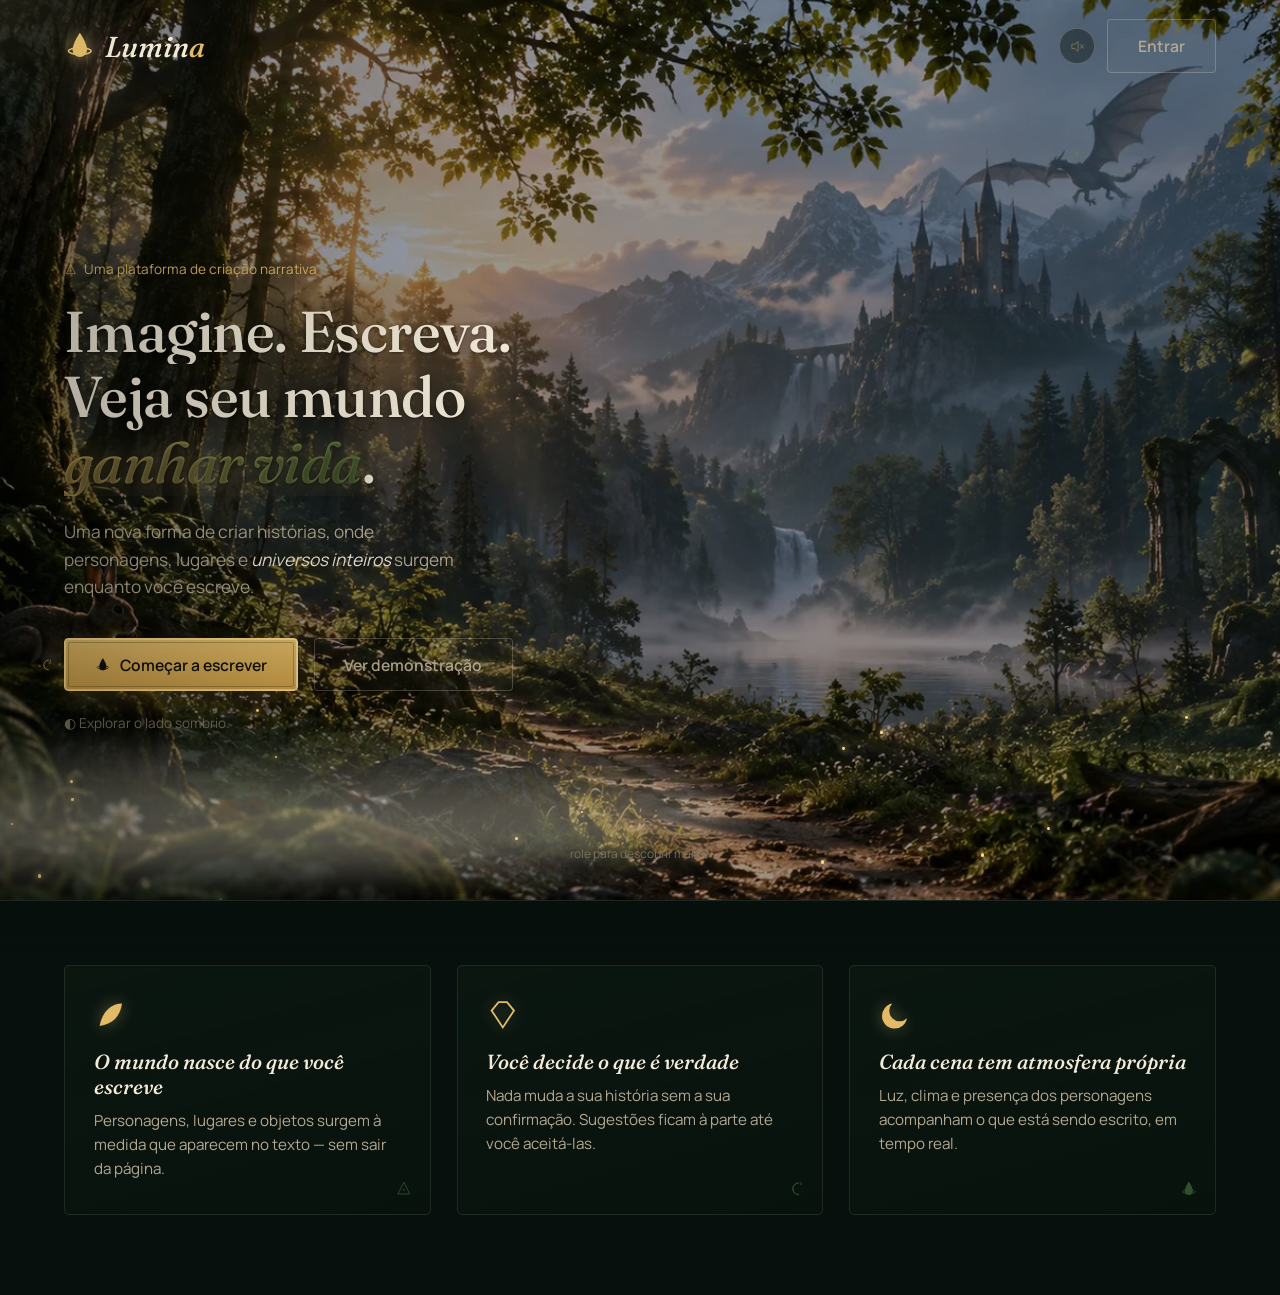
==== demo.html @ 2d147054 "Redesenha o site da Lumina com landing cinematográfica Novo index.html institucional: hero em camada" ====
<!DOCTYPE html>
<html lang="pt-BR">
<head>
<meta charset="UTF-8">
<meta name="viewport" content="width=device-width, initial-scale=1.0">
<title>Lumina — Onde histórias ganham vida</title>
<link rel="preconnect" href="https://fonts.googleapis.com">
<link rel="preconnect" href="https://fonts.gstatic.com" crossorigin>
<link href="https://fonts.googleapis.com/css2?family=Fraunces:ital,opsz,wght@0,9..144,300;0,9..144,400;0,9..144,500;0,9..144,600;1,9..144,400;1,9..144,500&family=Manrope:wght@400;500;600;700&display=swap" rel="stylesheet">
<style>
  :root{
    --bg-0:#07100c; --bg-1:#0b1710; --bg-2:#122319;
    --panel:#0f1c14; --panel-raised:#16261b;
    --moss-1:#304f32; --moss-2:#416b43; --moss-3:#598b4a;
    --gold-1:#c89b45; --gold-2:#e2ba68; --gold-3:#ffd98a;
    --night:#0e1830;
    --ivory:#f3ead8; --ivory-dim:#b3a88f; --ivory-faint:#776f5c;
    --rule:rgba(243,234,216,0.10); --rule-strong:rgba(243,234,216,0.22);
    --amber-ink:#14100a; --shadow:0 24px 70px rgba(0,0,0,0.55);
    --font-display:'Fraunces', Georgia, serif;
    --font-ui:'Manrope', -apple-system, sans-serif;

    /* time-of-day driven (JS updates these) */
    --firefly-op:0.6;
    --photo-tint-color:#0a1330; --photo-tint-op:0;
    --nav-h:92px;
  }
  *{ box-sizing:border-box; }
  html,body{ height:100%; }
  body{ margin:0; background:var(--bg-0); color:var(--ivory); font-family:var(--font-ui); -webkit-font-smoothing:antialiased; overflow-x:hidden; }
  ::selection{ background:var(--gold-2); color:var(--amber-ink); }
  a{ color:inherit; text-decoration:none; }
  button{ font-family:inherit; cursor:pointer; background:none; border:none; color:inherit; }
  :focus-visible{ outline:2px solid var(--gold-2); outline-offset:3px; }
  svg{ display:block; }

  /* MOVIMENTO — controle manual é a ÚNICA fonte de verdade para esta demo.
     Não existe mais nenhuma @media(prefers-reduced-motion) global: isso é
     de propósito. Uma configuração automática do SO/navegador do
     computador de apresentação não pode congelar a demo inteira sem
     aviso. O botão "Reduzir movimento" (controlado por .motion-reduced
     no body) é o único jeito de entrar nesse modo, e mesmo assim só
     afeta o que é puramente decorativo — nunca o dragão, nunca as
     transições de tela. */
  .motion-reduced .p-gold, .motion-reduced .p-firefly, .motion-reduced .leaf,
  .motion-reduced .fog-layer, .motion-reduced .photo-bg{ animation-play-state: paused; }
  .motion-reduced #layer-particles{ opacity:0.5; }

  /* =========== painel de debug visual (?debugVisual=1) =========== */
  #debug-panel{ display:none; position:fixed; top:10px; left:10px; z-index:99999;
    background:rgba(0,0,0,0.86); color:#5cff8a; font:11px/1.5 'Courier New', monospace;
    padding:10px 13px; border:1px solid #5cff8a; border-radius:4px; max-width:270px;
    pointer-events:none; margin:0; white-space:pre-wrap; }
  #debug-panel.is-shown{ display:block; }
  .debug-layers #layer-photo{ outline:2px solid #2b6fff; outline-offset:-2px; }
  .debug-layers #layer-fog-back, .debug-layers #layer-fog-front{ outline:2px solid #ffffff; outline-offset:-2px; }
  .debug-layers #layer-dragon{ outline:2px solid #ff3b3b; outline-offset:-2px; }
  .debug-layers #layer-leaves{ outline:2px solid #34d15a; outline-offset:-2px; }
  .debug-layers #layer-particles{ outline:2px solid #ffe14d; outline-offset:-2px; }
  .debug-layers #layer-ui{ outline:2px solid #e2ba68; outline-offset:-2px; }

  /* =========== shell / transitions =========== */
  .screen{ display:none; min-height:100vh; position:relative; }
  .screen.is-active{ display:block; }
  .screen.is-leaving{ animation: screenLeave 320ms ease forwards; }
  .screen.is-entering{ animation: screenEnter 620ms cubic-bezier(.2,.8,.2,1) both; }
  @keyframes screenLeave{ to{ opacity:0; filter:blur(6px) brightness(0.6); transform:scale(0.985);} }
  @keyframes screenEnter{ 0%{opacity:0; filter:blur(10px) brightness(0.5); transform:scale(1.02) translateY(6px);} 100%{opacity:1; filter:blur(0) brightness(1); transform:scale(1) translateY(0);} }

  #transition-veil{ position:fixed; inset:0; z-index:9999; pointer-events:none;
    background: radial-gradient(circle at var(--tx,50%) var(--ty,50%), rgba(255,217,138,0.4), rgba(7,16,12,0.94) 55%);
    opacity:0; transition:opacity 320ms ease; }
  #transition-veil.is-active{ opacity:1; }
  #transition-veil.veil-nocturne{ background: radial-gradient(circle at var(--tx,50%) var(--ty,50%), rgba(116,39,53,0.55), rgba(7,6,7,0.97) 58%);
    transition-duration:420ms; }
  .screen.is-desaturating{ transition: filter 480ms ease; filter: saturate(0.12) brightness(0.55) sepia(0.12); }

  #cursor-glow{ position:fixed; top:0; left:0; width:340px; height:340px; margin:-170px 0 0 -170px; border-radius:50%;
    pointer-events:none; z-index:40; background: radial-gradient(circle, rgba(255,217,138,0.10), rgba(89,139,74,0.06) 45%, transparent 70%);
    opacity:0; transition:opacity 400ms ease; will-change:transform; }
  #cursor-glow.is-active{ opacity:1; }

  /* =========== brand =========== */
  .brandmark{ font-family:var(--font-display); font-style:italic; font-weight:500; color:var(--ivory); display:inline-flex; align-items:center; gap:0.32em; position:relative; }
  .brandmark .mark{ color:var(--gold-2); filter:drop-shadow(0 0 8px rgba(255,217,138,0.6)); animation: markBreathe 3.6s ease-in-out infinite; transition: transform 300ms ease; cursor:default; }
  .brandmark .mark.is-charging{ animation: markSpinUp 4s linear; }
  @keyframes markSpinUp{ to{ transform: rotate(360deg); } }
  .brandmark .wordwrap{ position:relative; display:inline-block; }
  .brandmark .wordwrap em{ color:var(--gold-2); font-style:italic; }
  .brandmark .wordwrap::after{ content:""; position:absolute; top:0; left:-20%; width:40%; height:100%;
    background: linear-gradient(100deg, transparent, rgba(255,236,190,0.9), transparent);
    mix-blend-mode:overlay; animation: brandSweep 2.2s 700ms ease-out 1 forwards; pointer-events:none; }
  @keyframes brandSweep{ 0%{left:-30%; opacity:0;} 12%{opacity:1;} 55%{left:110%; opacity:0.9;} 100%{left:130%; opacity:0;} }
  @keyframes markBreathe{ 0%,100%{transform:scale(1); filter:drop-shadow(0 0 5px rgba(255,217,138,0.4));} 50%{transform:scale(1.12); filter:drop-shadow(0 0 12px rgba(255,217,138,0.8));} }
  .egg-arcane-ring{ position:absolute; inset:-10px; border:1px solid rgba(255,217,138,0.5); border-radius:50%; opacity:0; pointer-events:none; }
  .egg-arcane-ring.is-shown{ opacity:1; animation: fadeIn 600ms ease; }

  .nav-brand{ font-size: clamp(1.8rem, 2.2vw, 2.5rem); }
  .nav-brand .mark{ width:1.1em; height:1.1em; }
  .app-header .brandmark{ font-size:1.25rem; }
  .app-header .brandmark .mark{ width:1.1em; height:1.1em; }

  @keyframes twinkle{ 0%,100%{opacity:0.3; transform:scale(0.8) rotate(0deg);} 50%{opacity:1; transform:scale(1.05) rotate(12deg);} }
  @keyframes twinkleSoft{ 0%,100%{opacity:0.45;} 50%{opacity:1;} }
  @keyframes spinSlow{ to{ transform:rotate(360deg);} }
  @keyframes driftXY{ 0%,100%{transform:translate(0,0);} 50%{transform:translate(var(--dx,20px), var(--dy,-14px));} }
  @keyframes floatUp{ 0%{transform:translateY(0) translateX(0); opacity:0;} 10%{opacity:1;} 90%{opacity:0.8;} 100%{transform:translateY(-140px) translateX(var(--fx,0)); opacity:0;} }
  @keyframes sparkBurst{ 0%{opacity:0; transform:scale(0.3) translate(0,0);} 35%{opacity:1;} 100%{opacity:0; transform:scale(1) translate(var(--bx,10px), var(--by,-14px));} }
  @keyframes revealUp{ from{opacity:0; transform:translateY(26px);} to{opacity:1; transform:translateY(0);} }
  @keyframes fadeIn{ from{opacity:0;} to{opacity:1;} }
  @keyframes tremor{ 0%,100%{transform:translate(0,0);} 20%{transform:translate(-1.5px,1px);} 40%{transform:translate(1.5px,-1px);} 60%{transform:translate(-1px,-1.5px);} 80%{transform:translate(1px,1.5px);} }
  @keyframes toastIn{ from{opacity:0; transform:translate(-50%,12px) scale(0.97); filter:blur(4px);} to{opacity:1; transform:translate(-50%,0) scale(1); filter:blur(0);} }
  @keyframes leafFall{ 0%{transform:translate(0,0) rotate(0deg); opacity:0;} 10%{opacity:0.8;} 90%{opacity:0.6;} 100%{transform:translate(var(--lx,60px), var(--ly,220px)) rotate(var(--lr,180deg)); opacity:0;} }
  @keyframes fireflyBlink{ 0%,100%{opacity:0.15;} 50%{opacity:1;} }
  @keyframes lightningFlash{ 0%,100%{opacity:0;} 3%{opacity:0.55;} 6%{opacity:0.1;} 9%{opacity:0.35;} 14%{opacity:0;} }
  @keyframes swayTree{ 0%,100%{ transform:rotate(-1.3deg) translateX(-1px);} 50%{ transform:rotate(1.7deg) translateX(3px);} }
  @keyframes swayBranch{ 0%,100%{ transform:rotate(-0.7deg);} 50%{ transform:rotate(0.9deg);} }

  .btn{ position:relative; display:inline-flex; align-items:center; gap:0.6em; padding:0.95em 1.9em; border-radius:4px;
    font-family:var(--font-ui); font-weight:600; font-size:0.98rem; overflow:visible; isolation:isolate;
    transition: transform 220ms ease, box-shadow 320ms ease; }
  .btn .mark{ width:1em; height:1em; transition: transform 300ms ease, filter 300ms ease; }
  .btn:active{ transform: translateY(1px) scale(0.99); }
  .btn-field{ position:absolute; inset:-22px; pointer-events:none; overflow:visible; }

  .btn-primary{ color:var(--amber-ink); background: linear-gradient(180deg, var(--gold-2), var(--gold-1));
    box-shadow: 0 10px 26px rgba(200,155,69,0.24), inset 0 0 0 1px rgba(255,246,224,0.5);
    border: 1px solid var(--gold-3); }
  .btn-primary::before{ content:""; position:absolute; inset:3px; border-radius:2px; border:1px solid rgba(20,16,10,0.25); pointer-events:none; }
  .btn-primary::after{ content:""; position:absolute; inset:0; border-radius:4px; opacity:0; pointer-events:none;
    background: radial-gradient(circle at var(--mx-btn,50%) var(--my-btn,50%), rgba(255,255,255,0.55), transparent 60%);
    transition: opacity 260ms ease; mix-blend-mode:overlay; }
  .btn-primary:hover::after{ opacity:1; }
  .btn-primary:hover{ transform: translateY(-4px) scale(1.015);
    box-shadow: 0 18px 36px rgba(200,155,69,0.34), 0 0 26px 6px rgba(89,139,74,0.3), inset 0 0 0 1px rgba(255,246,224,0.6); }
  .btn-primary:hover .mark{ transform:rotate(-14deg) scale(1.18); filter:drop-shadow(0 0 8px rgba(89,139,74,0.7)); }
  .btn-rune{ position:absolute; top:50%; left:-1.6rem; width:0.9rem; height:0.9rem; transform:translateY(-50%); color:var(--gold-2); opacity:0.7; animation: twinkleSoft 3s ease-in-out infinite; }

  /* órbita de faíscas mágicas ao redor do botão principal, só no hover */
  .btn-orbit{ position:absolute; inset:0; pointer-events:none; opacity:0; transition:opacity 220ms ease; }
  .btn-primary:hover .btn-orbit{ opacity:1; }
  .btn-orbit span{ position:absolute; top:50%; left:50%; width:5px; height:5px; margin:-2.5px 0 0 -2.5px; border-radius:50%;
    background:var(--gold-3); box-shadow:0 0 7px 2px rgba(255,217,138,0.85); animation: orbitButton linear infinite; }
  @keyframes orbitButton{ from{ transform: rotate(0deg) translateX(var(--r,60px)) rotate(0deg);} to{ transform: rotate(360deg) translateX(var(--r,60px)) rotate(-360deg);} }
  .magic-ring{ position:fixed; width:22px; height:22px; margin:-11px 0 0 -11px; border-radius:50%; border:1.5px solid rgba(255,217,138,0.65);
    pointer-events:none; z-index:9997; animation: magicRingExpand 950ms ease-out forwards; }
  @keyframes magicRingExpand{ 0%{ transform:scale(0.3); opacity:0.9; border-color:rgba(255,217,138,0.7);} 100%{ transform:scale(6.5); opacity:0; border-color:rgba(89,139,74,0.5);} }

  .btn-ghost{ background: rgba(243,234,216,0.02); color:var(--ivory-dim); border:1px solid var(--rule-strong); }
  .btn-ghost:hover{ color:var(--ivory); border-color:var(--gold-1); box-shadow:0 0 16px rgba(200,155,69,0.18); transform:translateY(-2px); }

  .btn-particle{ position:absolute; border-radius:50%; pointer-events:none; animation-name:floatUp; animation-timing-function:ease-out; }

  .ripple{ position:fixed; z-index:9998; pointer-events:none; width:14px; height:14px; border-radius:50%;
    background: radial-gradient(circle, rgba(255,217,138,0.85), rgba(89,139,74,0.3) 55%, transparent 72%);
    transform: translate(-50%,-50%) scale(0); animation: rippleGrow 700ms ease-out forwards; }
  @keyframes rippleGrow{ to{ transform:translate(-50%,-50%) scale(46); opacity:0;} }

  .p-field{ position:absolute; inset:0; pointer-events:none; overflow:hidden; }
  .p-gold{ position:absolute; border-radius:50%; background:var(--gold-3); box-shadow:0 0 6px 1px rgba(255,217,138,0.7); animation-name:floatUp; animation-timing-function:ease-out; animation-iteration-count:infinite; }
  .p-firefly{ position:absolute; border-radius:50%; background:var(--moss-3); box-shadow:0 0 8px 2px rgba(89,139,74,0.8); animation-name:driftXY, fireflyBlink; animation-timing-function:ease-in-out; animation-iteration-count:infinite; opacity:var(--firefly-op); }
  .p-star{ position:absolute; border-radius:50%; background:var(--ivory); animation-name:twinkleSoft; animation-timing-function:ease-in-out; animation-iteration-count:infinite; }
  .burst-spark{ position:fixed; width:12px; height:12px; color:var(--gold-2); filter:drop-shadow(0 0 5px rgba(255,217,138,0.9)); pointer-events:none; z-index:999; animation:sparkBurst 900ms ease-out forwards; }
  .burst-spark svg{ width:100%; height:100%; fill:currentColor; }

  /* =========================================================
     LANDING
  ========================================================= */
  #screen-landing{ overflow-x:hidden; position:relative; }
  #intro-veil{ position:absolute; inset:0; z-index:50; background:#030604; pointer-events:none; animation: introVeil 1300ms ease forwards; }
  @keyframes introVeil{ 0%{opacity:1;} 70%{opacity:1;} 100%{opacity:0; visibility:hidden;} }

  .landing-fold{ position:relative; height:100vh; min-height:560px; overflow:hidden; }
  .scene{ position:absolute; inset:0; }
  .sl{ position:absolute; inset:0; will-change:transform; }

  /* ordem das camadas do mundo — ver comentário no HTML sobre a
     taxonomia sky/mountains/castle/forest-back/fog/dragon/forest-front/
     leaves/particles/UI e o que já é DOM separado vs. ainda é uma foto só. */
  .world-layer{ position:absolute; inset:0; pointer-events:none; }
  #layer-photo{ z-index:1; }
  #layer-fog-back{ z-index:2; }
  #layer-dragon{ z-index:4; }
  #layer-fog-front{ z-index:5; }
  #layer-leaves{ z-index:6; }
  #layer-particles{ z-index:7; }
  #layer-ui{ z-index:20; }

  /* fundo real (imagem) — ken burns bem lento pra sensação de vida sem
     ficar cansativo. inset negativo dá margem pro zoom sem mostrar borda. */
  .photo-bg{ position:absolute; inset:-3%;
    background-image:url('assets/lumina/hero-base.webp');
    background-size:cover; background-position:center 42%;
    animation: kenBurns 48s ease-in-out infinite alternate; }
  @keyframes kenBurns{ from{ transform:scale(1) translate(0,0);} to{ transform:scale(1.06) translate(-1%,-0.6%);} }

  /* tonalidade sutil de dia/noite por cima da foto (a foto já tem uma luz
     de amanhecer própria — isso só esfria/aquece um pouco, nunca troca a cena) */
  .photo-tint{ position:absolute; inset:0; pointer-events:none;
    background: var(--photo-tint-color, #0a1330); opacity: var(--photo-tint-op, 0);
    mix-blend-mode:multiply; transition: opacity 3s ease, background 3s ease; }

  .photo-vignette-left{ position:absolute; inset:0; pointer-events:none;
    background: linear-gradient(90deg, rgba(4,8,5,0.30) 0%, rgba(4,8,5,0.12) 22%, transparent 42%); }

  .hotspot{ position:absolute; background:transparent; border:none; cursor:pointer; padding:0; pointer-events:auto; }

  /* usado pela floresta do Editor (#editor-trees), via buildForest() */
  .tree{ position:absolute; bottom:0; transform-origin: bottom center; }
  .tree svg{ width:100%; height:100%; overflow:visible; }
  .tree .canopy{ transform-box:fill-box; animation: swayTree ease-in-out infinite; }
  .tree .branch{ transform-box:fill-box; transform-origin:50% 100%; animation: swayBranch ease-in-out infinite; }
  .tree-shadow{ position:absolute; bottom:-4px; height:10px; border-radius:50%; background:#020503; filter:blur(4px); opacity:0.3; }

  .fog-layer{ position:absolute; left:-20%; width:80%; border-radius:50%; background: rgba(243,234,216,0.13); }
  .fog-layer.f2{ background: rgba(243,234,216,0.10); }
  @keyframes fogA{ 0%,100%{ transform:translateX(0);} 50%{ transform:translateX(46vw);} }
  @keyframes fogB{ 0%,100%{ transform:translateX(10vw);} 50%{ transform:translateX(-26vw);} }
  .wind-gust .fog-layer{ animation-duration: 9s !important; }

  .leaf{ position:absolute; width:6px; height:9px; border-radius:60% 10% 60% 10%; background:#233922; opacity:0; animation: leafFall linear forwards; }
  .rune-flicker{ position:absolute; width:22px; height:22px; color:var(--gold-2); opacity:0; pointer-events:none; }

  #egg-whisper{ position:fixed; top:38%; left:50%; transform:translate(-50%,-50%); z-index:600;
    font-family:var(--font-display); font-style:italic; font-size:1.15rem; color:var(--gold-2); text-align:center; max-width:60ch;
    opacity:0; pointer-events:none; text-shadow:0 0 20px rgba(0,0,0,0.8); transition: opacity 900ms ease; }
  #egg-whisper.is-shown{ opacity:1; }

  .landing-nav{ position:absolute; top:0; left:0; right:0; height:var(--nav-h); z-index:20; display:flex; align-items:center; justify-content:space-between; padding: 0 clamp(1.5rem,5vw,4rem); opacity:0; animation: fadeIn 1s 900ms ease forwards; }
  .amb-btn-landing{ width:2.2rem; height:2.2rem; border-radius:50%; border:1px solid var(--rule-strong); display:flex; align-items:center; justify-content:center; color:var(--ivory-faint); background:rgba(7,16,12,0.4); margin-left:0.6rem; transition: border-color 200ms ease, color 200ms ease; }
  .amb-btn-landing svg{ width:1.05rem; height:1.05rem; }
  .amb-btn-landing:hover, .amb-btn-landing.is-on{ border-color:var(--gold-1); color:var(--gold-2); }
  .nav-actions{ display:flex; align-items:center; }

  .hero{ position:absolute; top:var(--nav-h); left:0; right:0; bottom:0; z-index:16; display:flex; align-items:center; padding: 0 clamp(1.5rem,5vw,4rem); }
  .hero-copy{ max-width:min(46ch, 46%); min-width:280px; }
  .hero-copy .eyebrow{ display:flex; align-items:center; gap:0.5em; color:var(--gold-2); font-size:0.85rem; margin:0 0 1.1rem; opacity:0; animation: revealUp 700ms 1250ms ease forwards; text-shadow: 0 2px 14px rgba(0,0,0,0.55); }
  .hero-copy .eyebrow .mark{ width:1em; height:1em; animation: markBreathe 3.6s ease-in-out infinite; }
  .hero-copy h1{ font-family:var(--font-display); font-weight:500; font-size:clamp(2.5rem, 4.5vw, 4.2rem); line-height:1.14; letter-spacing:-0.01em; margin:0 0 1.4rem; text-shadow: 0 4px 24px rgba(0,0,0,0.5), 0 1px 3px rgba(0,0,0,0.4); }
  .hero-copy h1 .line{ display:block; overflow:hidden; }
  .hero-copy h1 .line span{ display:inline-block; opacity:0; transform:translateY(112%); animation: lineReveal 950ms cubic-bezier(.2,.8,.2,1) forwards; }
  .hero-copy h1 .line:nth-child(1) span{ animation-delay:1350ms; }
  .hero-copy h1 .line:nth-child(2) span{ animation-delay:1520ms; }
  @keyframes lineReveal{ to{opacity:1; transform:translateY(0);} }
  .hero-copy h1 .glow-words{ position:relative; background: linear-gradient(90deg, var(--gold-2), var(--moss-3) 120%); -webkit-background-clip:text; background-clip:text; color:transparent; filter:drop-shadow(0 0 14px rgba(255,217,138,0.28)); }
  .hero-copy p{ color:var(--ivory-dim); font-size:1.08rem; line-height:1.6; max-width:38ch; margin:0 0 2.3rem; opacity:0; animation: revealUp 800ms 1750ms ease forwards; text-shadow: 0 2px 10px rgba(0,0,0,0.5); }
  .hero-copy p em{ font-style:italic; color:var(--ivory); }
  .hero-actions{ display:flex; gap:1rem; flex-wrap:wrap; opacity:0; animation: revealUp 800ms 1950ms ease forwards; }

  .scroll-cue{ position:absolute; bottom:1.6rem; left:50%; transform:translateX(-50%); z-index:15; font-size:0.75rem; color:var(--ivory-faint); opacity:0; animation: fadeIn 1s 2600ms ease forwards, bob 2.4s 2600ms ease-in-out infinite; }
  @keyframes bob{ 0%,100%{transform:translate(-50%,0);} 50%{transform:translate(-50%,6px);} }

  .pillars{ position:relative; z-index:15; background: linear-gradient(180deg, transparent, var(--bg-0) 14%); border-top:1px solid var(--rule);
    padding: 4rem clamp(1.5rem,5vw,4rem) 5rem; display:grid; grid-template-columns:repeat(3,1fr); gap:1.6rem; }
  .pillar-card{ position:relative; padding:2rem 1.8rem; border:1px solid var(--rule); border-radius:5px;
    background: linear-gradient(165deg, rgba(48,79,50,0.10), rgba(11,23,16,0.4));
    opacity:0; transform:translateY(28px); transition: opacity 700ms ease, transform 700ms ease, border-color 260ms ease, box-shadow 260ms ease; }
  .pillar-card.is-visible{ opacity:1; transform:translateY(0); }
  .pillar-card:nth-child(2){ transition-delay:120ms; }
  .pillar-card:nth-child(3){ transition-delay:240ms; }
  .pillar-card:hover{ border-color:var(--gold-1); box-shadow: 0 0 24px rgba(200,155,69,0.16), inset 0 0 30px rgba(89,139,74,0.08); }
  .pillar-icon{ width:2.1rem; height:2.1rem; color:var(--gold-2); margin-bottom:1.1rem; filter:drop-shadow(0 0 8px rgba(255,217,138,0.35)); transition:transform 320ms ease; }
  .pillar-card:hover .pillar-icon{ transform:rotate(-8deg) scale(1.08); }
  .pillar-card h3{ font-family:var(--font-display); font-style:italic; font-weight:500; font-size:1.28rem; margin:0 0 0.6rem; }
  .pillar-card p{ margin:0; color:var(--ivory-dim); font-size:0.95rem; line-height:1.6; }
  .pillar-rune{ position:absolute; bottom:1rem; right:1.1rem; width:1.1rem; height:1.1rem; color:var(--moss-3); opacity:0.5; }

  /* =========== shared header =========== */
  .app-header{ position:relative; z-index:3; display:flex; align-items:center; justify-content:space-between; padding:1.5rem clamp(1.2rem,4vw,3rem); border-bottom:1px solid var(--rule); background: linear-gradient(180deg, rgba(11,23,16,0.6), transparent); }
  .app-header .crumb{ font-size:0.85rem; color:var(--ivory-faint); }
  .header-right{ display:flex; align-items:center; gap:1rem; }
  .ambient-controls{ display:flex; gap:0.5rem; }
  .amb-btn{ width:2.1rem; height:2.1rem; border-radius:50%; border:1px solid var(--rule-strong); display:flex; align-items:center; justify-content:center; color:var(--ivory-faint); background:rgba(7,16,12,0.5); backdrop-filter: blur(6px); transition: border-color 200ms ease, color 200ms ease; }
  .amb-btn svg{ width:1.05rem; height:1.05rem; }
  .amb-btn:hover{ border-color:var(--gold-1); color:var(--gold-2); }
  .amb-btn.is-on{ color:var(--gold-2); border-color:var(--gold-1); }

  /* =========================================================
     DASHBOARD
  ========================================================= */
  #screen-dashboard{ background: radial-gradient(ellipse at 20% 0%, #0f2016 0%, var(--bg-0) 55%); }
  .dash-wrap{ position:relative; z-index:2; padding:2.8rem clamp(1.2rem,4vw,3rem) 4rem; max-width:1180px; margin:0 auto; }
  .dash-wrap .eyebrow{ display:flex; align-items:center; gap:0.5em; color:var(--gold-2); font-size:0.82rem; margin:0 0 0.6rem; }
  .dash-wrap .eyebrow svg{ width:1em; height:1em; }
  .dash-wrap h1{ font-family:var(--font-display); font-weight:500; font-style:italic; font-size:clamp(2rem,3vw,2.7rem); margin:0 0 0.5rem; }
  .dash-wrap .lede{ color:var(--ivory-dim); font-size:0.98rem; margin:0 0 2.4rem; max-width:52ch; }
  .story-grid{ display:grid; grid-template-columns:repeat(auto-fill, minmax(250px,1fr)); gap:1.8rem; }
  .story-card{ position:relative; background:var(--panel); border:1px solid var(--rule); border-radius:5px; overflow:hidden; cursor:pointer; transition: border-color 260ms ease, transform 300ms cubic-bezier(.2,.8,.2,1), box-shadow 300ms ease; }
  .story-card:hover{ border-color:var(--gold-1); transform:translateY(-6px); box-shadow: var(--shadow), 0 0 26px rgba(200,155,69,0.18); }
  .story-cover{ position:relative; height:168px; overflow:hidden; }
  .story-cover svg{ position:absolute; inset:0; width:100%; height:100%; transition:transform 500ms ease; }
  .story-card:hover .story-cover svg{ transform:scale(1.06); }
  .cover-particles{ position:absolute; inset:0; opacity:0; transition:opacity 300ms ease; }
  .story-card:hover .cover-particles{ opacity:1; }
  .cover-secret{ position:absolute; width:14px; height:14px; bottom:8px; right:10px; opacity:0.001; cursor:pointer; }
  .story-card.egg-flip .story-cover{ animation: pageFlip 900ms ease; }
  @keyframes pageFlip{ 0%{ filter:brightness(1);} 40%{ filter:brightness(1.6);} 100%{ filter:brightness(1);} }
  .story-body{ padding:1.15rem 1.35rem 1.4rem; }
  .story-title{ font-family:var(--font-display); font-style:italic; font-weight:500; font-size:1.25rem; margin:0 0 0.3rem; transition:color 260ms ease, text-shadow 260ms ease; }
  .story-card:hover .story-title{ color:var(--gold-3); text-shadow:0 0 16px rgba(255,217,138,0.35); }
  .story-genre{ font-size:0.82rem; color:var(--ivory-dim); margin:0 0 0.9rem; }
  .story-genre::before{ content:"◆ "; color:var(--gold-1); font-size:0.6rem; vertical-align:middle; }
  .story-meta{ font-size:0.82rem; color:var(--ivory-faint); line-height:1.6; margin:0 0 0.9rem; }
  .story-open{ font-size:0.88rem; font-weight:600; color:var(--gold-2); }
  .add-card{ border:1px dashed var(--rule-strong); border-radius:5px; display:flex; flex-direction:column; align-items:center; justify-content:center; gap:0.6rem; min-height:286px; color:var(--ivory-faint); transition:border-color 260ms ease,color 260ms ease,box-shadow 260ms ease; }
  .add-card:hover{ border-color:var(--gold-1); color:var(--gold-2); box-shadow:0 0 22px rgba(200,155,69,0.14); }
  .add-card .plus{ font-family:var(--font-display); font-size:2.1rem; font-weight:300; line-height:1; }
  .add-card span{ font-size:0.9rem; }

  /* =========================================================
     EDITOR
  ========================================================= */
  #screen-editor{ position:relative; overflow:hidden; }
  .editor-scene{ position:absolute; inset:0; z-index:0; }
  .es-layer{ position:absolute; inset:0; opacity:0; transition: opacity 1600ms ease; }
  .es-layer.is-on{ opacity:1; }
  .es-sky{ background: linear-gradient(180deg, #0a1420 0%, #0c1c14 50%, #0a140d 100%); opacity:1; }
  .es-moon{ position:absolute; top:7%; right:11%; width:70px; height:70px; border-radius:50%;
    background: radial-gradient(circle at 32% 30%, #fff8e6, #ffe9b8 35%, #e2ba68 65%, #b3873f 100%);
    box-shadow:0 0 44px 10px rgba(255,217,138,0.25); transition: filter 1200ms ease, opacity 1200ms ease; }
  .es-moon.is-dim{ filter:brightness(0.55); }
  .es-forest .tree{ filter: brightness(0.7) saturate(0.85); }
  .es-forest .glow-dot{ position:absolute; width:3px; height:3px; border-radius:50%; background:var(--gold-3); box-shadow:0 0 8px 2px rgba(255,217,138,0.7); animation: twinkleSoft 3.2s ease-in-out infinite; }
  .es-castle{ }
  .es-castle .silhouette{ position:absolute; left:-4%; right:-4%; bottom:0; height:48%; }
  .es-mist{ position:absolute; left:-15%; width:70%; height:100px; bottom:6%; border-radius:50%; background: rgba(243,234,216,0.05); filter:blur(20px); animation: fogA 30s ease-in-out infinite; }
  .es-mist.thick{ background: rgba(243,234,216,0.09); animation-duration:20s; }
  .es-rain-canvas{ position:absolute; inset:0; z-index:4; opacity:0; transition:opacity 1000ms ease; pointer-events:none; }
  .es-rain-canvas.is-on{ opacity:1; }
  .es-lightning{ position:absolute; inset:0; z-index:5; background: linear-gradient(180deg, rgba(210,225,255,0.9), rgba(210,225,255,0.3)); opacity:0; pointer-events:none; }
  .es-lightning.is-flashing{ animation: lightningFlash 900ms ease-out 1; }

  .editor-layout{ position:relative; z-index:2; display:grid; grid-template-columns:220px minmax(0,1fr) 320px; min-height:calc(100vh - 78px); }
  .rail{ border-right:1px solid var(--rule); padding:1.7rem 1.3rem; background: rgba(7,16,12,0.32); backdrop-filter: blur(6px); }
  .rail h4{ font-size:0.82rem; font-weight:600; color:var(--ivory-faint); margin:0 0 1rem; display:flex; align-items:center; gap:0.4em; }
  .rail h4 svg{ width:0.9em; height:0.9em; color:var(--moss-3); }
  .chapter{ margin-bottom:0.4rem; }
  .chapter > a{ display:block; padding:0.4rem 0.65rem; border-left:2px solid transparent; font-size:0.93rem; color:var(--ivory-dim); border-radius:2px; transition: background 200ms ease, color 200ms ease; }
  .chapter > a:hover{ color:var(--ivory); background: rgba(255,217,138,0.05); }
  .chapter.is-active > a{ border-left-color:var(--gold-2); color:var(--ivory); background: linear-gradient(90deg, rgba(200,155,69,0.12), transparent); }
  .scene-list{ margin:0.2rem 0 0.6rem 0.6rem; padding:0; list-style:none; }
  .scene-list li a{ display:block; padding:0.32rem 0.6rem; font-size:0.85rem; color:var(--ivory-faint); border-left:2px solid transparent; }
  .scene-list li.is-active a{ color:var(--gold-2); border-left-color:var(--moss-3); }
  .rail-add{ margin-top:1rem; font-size:0.85rem; color:var(--ivory-faint); display:block; }
  .rail-add:hover{ color:var(--gold-2); }

  .manuscript-col{ display:flex; flex-direction:column; }
  .manuscript-topbar{ display:flex; align-items:baseline; justify-content:space-between; padding:1.5rem 2.2rem 0.6rem; }
  .manuscript-topbar .titles p{ margin:0; font-size:0.8rem; color:var(--ivory-faint); }
  .manuscript-topbar .titles h2{ margin:0.15rem 0 0; font-family:var(--font-display); font-style:italic; font-weight:500; font-size:1.4rem; }
  .save-status{ font-size:0.78rem; color:var(--ivory-faint); white-space:nowrap; display:flex; align-items:center; gap:0.4em; }
  .save-status svg{ width:0.9em; height:0.9em; color:var(--moss-3); }

  .page-frame{ position:relative; flex:1; margin:1rem 2.2rem 2.2rem; padding:3.2rem clamp(1.5rem,4vw,4.6rem);
    background: radial-gradient(ellipse at 50% 0%, rgba(255,217,138,0.08), transparent 55%), radial-gradient(circle at 12% 90%, rgba(89,139,74,0.07), transparent 60%), rgba(22,38,27,0.5);
    backdrop-filter: blur(10px);
    border-top:1px solid rgba(226,186,104,0.4); border-radius:4px;
    box-shadow: inset 0 34px 54px -30px rgba(0,0,0,0.65), inset 0 -34px 54px -30px rgba(0,0,0,0.65), 0 20px 50px rgba(0,0,0,0.4);
    max-width:74ch; width:100%; align-self:center; overflow:hidden; }
  .page-particles{ position:absolute; inset:0; pointer-events:none; }
  .manuscript{ position:relative; font-family:var(--font-display); font-weight:400; font-optical-sizing:auto; font-size:1.16rem; line-height:1.9; color:var(--ivory); outline:none; min-height:320px; }
  .manuscript p{ margin:0 0 1.25rem; }
  .manuscript p:first-of-type::first-letter{ font-size:3.2em; float:left; line-height:0.8; padding:0.06em 0.09em 0 0;
    background: linear-gradient(180deg, var(--gold-3), var(--gold-1)); -webkit-background-clip:text; background-clip:text; color:transparent; font-weight:500; filter:drop-shadow(0 0 8px rgba(255,217,138,0.3)); }
  .manuscript-hint{ margin:0.9rem 2.2rem 0; font-size:0.82rem; font-style:italic; color:var(--ivory-faint); }

  .world-panel{ position:relative; border-left:1px solid var(--rule); padding:1.7rem 1.5rem 2rem; overflow-y:auto; background: rgba(7,16,12,0.32); backdrop-filter: blur(6px); }
  .world-panel h3{ font-family:var(--font-display); font-style:italic; font-weight:500; font-size:1.35rem; margin:0 0 0.15rem; display:flex; align-items:center; gap:0.4em; cursor:default; user-select:none; }
  .world-panel h3 svg{ width:1em; height:1em; color:var(--gold-2); animation: markBreathe 3.6s ease-in-out infinite; }
  .world-sub{ font-size:0.78rem; color:var(--ivory-faint); margin:0 0 1rem; }

  .thinking{ height:1.15rem; display:flex; align-items:center; gap:0.5rem; font-size:0.78rem; color:var(--gold-2); opacity:0; transition:opacity 220ms ease; margin-bottom:0.7rem; }
  .thinking.is-visible{ opacity:1; }
  .thinking .mark{ width:0.95em; height:0.95em; color:var(--gold-2); filter:drop-shadow(0 0 5px rgba(255,217,138,0.7)); animation: spinSlow 2.2s linear infinite, twinkleSoft 1.1s ease-in-out infinite; }

  .w-card{ position:relative; padding:0.95rem 1rem; margin-bottom:0.7rem; border:1px solid var(--rule); border-radius:4px;
    background: linear-gradient(160deg, rgba(48,79,50,0.08), rgba(11,23,16,0.3)); transition: border-color 300ms ease, box-shadow 300ms ease; }
  .w-card.is-updated{ animation: cardGlow 2s ease; }
  @keyframes cardGlow{ 0%{border-color:var(--gold-2); box-shadow:0 0 24px rgba(255,217,138,0.4), inset 0 0 22px rgba(89,139,74,0.22);} 100%{border-color:var(--rule); box-shadow:none;} }
  .w-card .rune-pop{ position:absolute; top:-6px; right:-6px; width:1.1rem; height:1.1rem; color:var(--gold-2); opacity:0; transform:scale(0.5) rotate(-20deg); }
  .w-card.is-updated .rune-pop{ animation: runePop 2s ease; }
  @keyframes runePop{ 0%{opacity:0; transform:scale(0.4) rotate(-30deg);} 25%{opacity:1; transform:scale(1.15) rotate(6deg);} 70%{opacity:1;} 100%{opacity:0; transform:scale(0.9) rotate(0deg);} }
  .w-label{ display:flex; align-items:center; gap:0.4em; font-size:0.72rem; letter-spacing:0.04em; color:var(--ivory-faint); margin:0 0 0.35rem; }
  .w-label svg{ width:0.95em; height:0.95em; fill:none; stroke:var(--gold-1); stroke-width:1.4; opacity:0.8; animation: twinkleSoft 3.4s ease-in-out infinite; }
  .w-value{ font-family:var(--font-display); font-style:italic; font-size:1.15rem; color:var(--ivory); }
  .w-discovered{ display:inline-block; margin-top:0.3rem; font-size:0.7rem; font-style:italic; color:var(--moss-3); opacity:0; transition:opacity 400ms ease; }
  .w-discovered.is-shown{ opacity:1; }
  .mood-bar{ margin-top:0.55rem; height:3px; border-radius:2px; background: linear-gradient(90deg, var(--night), var(--moss-3), var(--gold-2)); opacity:0.85; }

  .chip-row{ display:flex; flex-wrap:wrap; gap:0.6rem; }
  .medallion-chip{ display:inline-flex; align-items:center; gap:0.5em; font-size:0.86rem; padding:0.28rem 0.75rem 0.28rem 0.28rem; border:1px solid var(--rule-strong); border-radius:22px; color:var(--ivory-dim); transition: box-shadow 260ms ease, color 260ms ease, border-color 260ms ease; }
  .medallion-chip .medallion{ width:1.7em; height:1.7em; border-radius:50%; display:flex; align-items:center; justify-content:center; font-family:var(--font-display); font-style:italic; font-size:0.85em;
    background: radial-gradient(circle, var(--moss-3), var(--moss-1)); color:var(--ivory); box-shadow: 0 0 0 1px rgba(255,217,138,0.35), 0 0 0 3px rgba(255,217,138,0.08); }
  .medallion-chip.is-updated{ animation: chipFlash 1.8s ease; }
  @keyframes chipFlash{ 0%{border-color:var(--gold-2); color:var(--ivory); box-shadow:0 0 18px rgba(255,217,138,0.55);} 100%{border-color:var(--rule-strong); color:var(--ivory-dim); box-shadow:none;} }
  .chip{ position:relative; font-size:0.85rem; padding:0.32rem 0.7rem 0.32rem 0.6rem; border:1px solid var(--rule-strong); color:var(--ivory-dim); clip-path: polygon(0 0, calc(100% - 8px) 0, 100% 8px, 100% 100%, 0 100%); transition: box-shadow 260ms ease, color 260ms ease, border-color 260ms ease; }
  .chip.is-updated{ animation: chipFlash 1.8s ease; }
  .chip-empty{ font-size:0.85rem; color:var(--ivory-faint); font-style:italic; }
  .relation-text{ font-size:1rem; color:var(--ivory); }
  .relation-text b{ font-weight:600; color:var(--gold-2); }
  .panel-hint{ margin-top:1.3rem; font-size:0.76rem; color:var(--ivory-faint); font-style:italic; line-height:1.5; }

  /* =========================================================
     LUMINA NOCTURNE — segunda direção narrativa (dark romance /
     horror gótico / fantasia sombria). Mesma arquitetura do Editor,
     paleta e cenário completamente diferentes.
  ========================================================= */
  .nocturne-link{ font-size:0.82rem; color:var(--ivory-faint); border:1px solid var(--rule-strong); border-radius:20px; padding:0.3rem 0.8rem; transition: color 300ms ease, border-color 300ms ease, box-shadow 300ms ease; }
  .nocturne-link:hover{ color:#c98b95; border-color:#742735; box-shadow:0 0 12px rgba(116,39,53,0.35); }

  /* CTA discreto da Landing pro Nocturne — nunca deve competir visualmente
     com os dois botões principais. */
  .btn-nocturne-link{ display:inline-flex; align-items:center; gap:0.5em; margin-top:1.4rem;
    font-size:0.85rem; color:var(--ivory-faint); opacity:0; animation: revealUp 800ms 2150ms ease forwards;
    text-shadow: 0 2px 10px rgba(0,0,0,0.5); position:relative; }
  .btn-nocturne-link::after{ content:""; position:absolute; left:0; right:0; bottom:-3px; height:1px; background:rgba(116,39,53,0.4); transform:scaleX(0); transform-origin:left; transition:transform 350ms ease; }
  .btn-nocturne-link:hover{ color:#c98b95; }
  .btn-nocturne-link:hover::after{ transform:scaleX(1); }

  #screen-nocturne{
    --n-black-1:#070607; --n-black-2:#0b0809;
    --n-wine-1:#241014; --n-wine-2:#351318; --n-wine-3:#4b1820;
    --n-red-1:#742735; --n-red-2:#9a3b49;
    --n-ivory:#d8c9bd; --n-bronze:#a7825c; --n-gray:#747078;
    position:relative; overflow:hidden;
  }
  .nocturne-scene{ position:absolute; inset:0; z-index:0; background: linear-gradient(180deg, var(--n-black-1) 0%, var(--n-wine-1) 55%, var(--n-black-2) 100%); }
  .noc-moon{ position:absolute; top:8%; right:14%; width:56px; height:56px; border-radius:50%;
    background: radial-gradient(circle at 35% 30%, #c9bdb0, var(--n-gray) 60%, transparent 78%); opacity:0.5; filter:blur(0.5px); }
  .noc-cloud{ position:absolute; top:6%; right:6%; width:220px; height:40px; border-radius:50%; background:rgba(7,6,7,0.55); filter:blur(10px); animation: cloudDriftNoc 60s linear infinite alternate; }
  @keyframes cloudDriftNoc{ from{transform:translateX(0);} to{transform:translateX(-40px);} }
  .noc-manor{ position:absolute; left:8%; bottom:30%; width:280px; height:170px; opacity:0.9; }
  .noc-manor .win{ animation: candleFlicker 5s ease-in-out infinite; }
  .noc-trees{ position:absolute; inset:0; }
  .noc-tree{ position:absolute; bottom:0; opacity:0.85; }
  .noc-tree svg .branch{ animation: swayBranch 7s ease-in-out infinite; transform-box:fill-box; transform-origin:50% 100%; }
  .noc-mist{ position:absolute; left:-15%; width:70%; height:90px; bottom:4%; border-radius:50%; background: rgba(216,201,189,0.05); filter:blur(20px); animation: fogA 34s ease-in-out infinite; }
  .noc-mist.b{ bottom:-2%; width:80%; animation: fogB 44s ease-in-out infinite; background: rgba(216,201,189,0.04); }
  .noc-rose{ position:absolute; bottom:2%; width:34px; height:34px; opacity:0.8; }

  .noc-candle{ position:absolute; width:10px; height:16px; }
  .noc-candle .flame{ position:absolute; bottom:100%; left:50%; width:7px; height:14px; margin-left:-3.5px; border-radius:50% 50% 50% 50% / 65% 65% 35% 35%;
    background: radial-gradient(circle at 50% 70%, #ffe9b0, var(--n-red-2) 60%, transparent 85%);
    animation: candleFlame 2.6s ease-in-out infinite; transform-origin:bottom center; }
  .noc-candle .wax{ position:absolute; bottom:0; width:100%; height:100%; background:linear-gradient(180deg,#e8ddd0,#c9bba9); border-radius:2px; }
  .noc-candle .glow{ position:absolute; bottom:90%; left:50%; width:60px; height:60px; margin-left:-30px; margin-bottom:-20px; border-radius:50%;
    background: radial-gradient(circle, rgba(255,190,120,0.25), transparent 70%); animation: candleGlowPulse 3.4s ease-in-out infinite; }
  @keyframes candleFlame{ 0%,100%{ transform: scaleY(1) translateX(0) rotate(0deg);} 30%{ transform: scaleY(1.08) translateX(0.6px) rotate(1.5deg);} 60%{ transform: scaleY(0.94) translateX(-0.5px) rotate(-1deg);} }
  @keyframes candleGlowPulse{ 0%,100%{ opacity:0.6;} 50%{ opacity:1;} }
  @keyframes candleFlicker{ 0%,100%{ opacity:0.5;} 40%{ opacity:0.9;} 55%{ opacity:0.4;} 80%{ opacity:0.8;} }

  #nocturne-rain-canvas{ position:absolute; inset:0; z-index:2; opacity:0.55; pointer-events:none; }

  .nocturne-layout{ position:relative; z-index:2; }
  .noc-page{ background: linear-gradient(180deg, rgba(11,8,9,0.82), rgba(7,6,7,0.9)); border-top:1px solid rgba(167,130,92,0.35);
    box-shadow: inset 0 34px 54px -30px rgba(0,0,0,0.8), inset 0 -34px 54px -30px rgba(0,0,0,0.8), 0 20px 50px rgba(0,0,0,0.5); }
  .noc-manuscript{ color: var(--n-ivory) !important; caret-color: var(--n-red-2); }
  .noc-manuscript ::selection{ background: var(--n-wine-3); color:var(--n-ivory); }
  .noc-manuscript p:first-of-type::first-letter{
    background: linear-gradient(180deg, var(--n-red-2), var(--n-bronze)) !important;
    -webkit-background-clip:text !important; background-clip:text !important; color:transparent !important;
    filter: drop-shadow(0 0 8px rgba(116,39,53,0.4)) !important; }
  .noc-rail, .noc-panel{ background: rgba(7,6,7,0.5) !important; }
  .noc-rail .chapter.is-active > a{ border-left-color: var(--n-red-2) !important; background: linear-gradient(90deg, rgba(116,39,53,0.18), transparent) !important; }
  .noc-panel h3 svg{ color: var(--n-red-2) !important; }
  .noc-panel .w-card{ background: linear-gradient(160deg, rgba(74,24,32,0.15), rgba(7,6,7,0.35)) !important; border-color: rgba(167,130,92,0.2) !important; }
  .noc-panel .w-card.is-updated{ animation: nocCardGlow 2s ease; }
  @keyframes nocCardGlow{ 0%{ border-color: var(--n-red-2); box-shadow:0 0 24px rgba(154,59,73,0.4), inset 0 0 20px rgba(74,24,32,0.3);} 100%{ border-color: rgba(167,130,92,0.2); box-shadow:none;} }
  .noc-panel .w-value{ color: var(--n-ivory) !important; }
  .noc-panel .medallion{ background: radial-gradient(circle, var(--n-red-1), var(--n-wine-1)) !important; }
  .noc-panel .relation-text b{ color: var(--n-red-2) !important; }
  .noc-title-sub{ font-size:0.72rem; color: var(--n-gray); font-style:italic; margin: -0.1rem 0 0.9rem; }

  #toast-stack{ position:fixed; top:1.6rem; left:50%; transform:translateX(-50%); z-index:500; display:flex; flex-direction:column; gap:0.6rem; align-items:center; pointer-events:none; }
  .toast{ min-width:280px; padding:0.9rem 1.4rem; border-radius:5px; text-align:center;
    background: linear-gradient(165deg, rgba(22,38,27,0.94), rgba(7,16,12,0.97)); border:1px solid var(--gold-1);
    box-shadow: 0 14px 34px rgba(0,0,0,0.5), 0 0 26px rgba(200,155,69,0.22); animation: toastIn 380ms cubic-bezier(.2,.8,.2,1) both; }
  .toast .toast-label{ font-size:0.74rem; color:var(--ivory-dim); margin:0 0 0.25rem; }
  .toast .toast-value{ font-family:var(--font-display); font-style:italic; font-weight:600; font-size:1.25rem; color:var(--gold-2); letter-spacing:0.02em; }

  /* =========================================================
     RESPONSIVE — 4 tiers reais
  ========================================================= */
  @media (min-width:1600px){
    .hero-copy{ max-width:44%; }
  }
  @media (max-width:1599px) and (min-width:1200px){
    .hero-copy{ max-width:48%; }
  }
  @media (max-width:1199px) and (min-width:768px){
    :root{ --nav-h:80px; }
    .hero-copy{ max-width:56%; }
    .hero-copy h1{ font-size:clamp(2.2rem,4.6vw,3.4rem); }
    .editor-layout{ grid-template-columns:190px minmax(0,1fr) 280px; }
    .pillars{ grid-template-columns:1fr 1fr; }
    .pillars .pillar-card:nth-child(3){ grid-column:1 / -1; }
  }
  @media (max-width:767px){
    :root{ --nav-h:72px; }
    .nav-brand{ font-size:1.5rem; }
    .hero{ align-items:flex-start; padding-top:2.5rem; }
    .hero-copy{ max-width:100%; text-align:left; }
    .hero-copy h1{ font-size:clamp(2rem,8vw,2.6rem); }
    .hero-copy p{ max-width:100%; }
    .photo-bg{ animation:none; background-position: 22% 42%; }
    .photo-vignette-left{ background: linear-gradient(180deg, rgba(4,8,5,0.42) 0%, rgba(4,8,5,0.2) 38%, transparent 62%); }
    .hotspot#hotspot-canopy-l, .hotspot#hotspot-canopy-r{ display:none; }
    .pillars{ grid-template-columns:1fr; }
    .editor-layout{ grid-template-columns:1fr; }
    .rail, .world-panel{ border:none; border-bottom:1px solid var(--rule); }
    .scroll-cue{ display:none; }
  }
</style>
</head>
<body>

<svg width="0" height="0" style="position:absolute" aria-hidden="true">
  <defs>
    <symbol id="icon-spark" viewBox="0 0 24 24"><path d="M12 1 L14 9.5 L23 12 L14 14.5 L12 23 L10 14.5 L1 12 L10 9.5 Z"/></symbol>
    <symbol id="icon-lumina" viewBox="0 0 24 24" fill="none" stroke="currentColor" stroke-width="1.1">
      <path d="M12 2C12 2 6.5 10 6.5 15a5.5 5.5 0 0 0 11 0C17.5 10 12 2 12 2Z" fill="currentColor" stroke="none"/>
      <ellipse cx="12" cy="16" rx="8.6" ry="2.6"/>
    </symbol>
    <symbol id="icon-rune-a" viewBox="0 0 24 24" fill="none" stroke="currentColor" stroke-width="1.2"><path d="M12 3 L20 19 H4 Z"/><circle cx="12" cy="13.5" r="1.1" fill="currentColor" stroke="none"/></symbol>
    <symbol id="icon-rune-b" viewBox="0 0 24 24" fill="none" stroke="currentColor" stroke-width="1.2"><path d="M16 4a8 8 0 1 0 0 16 6.4 6.4 0 0 1 0-16Z"/><line x1="19" y1="3" x2="19" y2="7"/></symbol>
    <symbol id="icon-lantern" viewBox="0 0 24 24" fill="currentColor"><path d="M12 2 L15 6 H9 Z"/><rect x="7.5" y="6" width="9" height="11" rx="2"/></symbol>
    <symbol id="icon-moon" viewBox="0 0 24 24" fill="currentColor"><path d="M20 14.5A9 9 0 1 1 9.5 4a7 7 0 0 0 10.5 10.5Z"/></symbol>
    <symbol id="icon-star" viewBox="0 0 24 24" fill="currentColor"><path d="M12 3 L13.8 9.6 L20 12 L13.8 14.4 L12 21 L10.2 14.4 L4 12 L10.2 9.6 Z"/></symbol>
    <symbol id="icon-drop" viewBox="0 0 24 24" fill="currentColor"><path d="M12 2 C16 8 19 12 19 15.5 A7 7 0 1 1 5 15.5 C5 12 8 8 12 2Z"/></symbol>
    <symbol id="icon-quill" viewBox="0 0 24 24" fill="currentColor"><path d="M20 4 C13 4 6 9 4 20 C13 19 19 13 20 4Z"/></symbol>
    <symbol id="icon-gem" viewBox="0 0 24 24" fill="none" stroke="currentColor" stroke-width="1.3"><path d="M4 9 L9 3 H15 L20 9 L12 21 Z"/></symbol>
    <symbol id="icon-claw" viewBox="0 0 24 24" fill="none" stroke="currentColor" stroke-width="1.3"><path d="M5 20 C5 12 8 6 7 2 M11 20 C11 12 13 5 12 2 M17 20 C17 12 18 6 17 2"/></symbol>
    <symbol id="icon-link" viewBox="0 0 24 24" fill="none" stroke="currentColor" stroke-width="1.3"><circle cx="8" cy="12" r="5"/><circle cx="16" cy="12" r="5"/></symbol>
    <symbol id="icon-book" viewBox="0 0 24 24" fill="none" stroke="currentColor" stroke-width="1.3"><path d="M4 5c3 -1.5 6 -1.5 8 0v14c-2 -1.5 -5 -1.5 -8 0Z M20 5c-3 -1.5 -6 -1.5 -8 0v14c2 -1.5 5 -1.5 8 0Z"/></symbol>
    <symbol id="icon-sound-on" viewBox="0 0 24 24" fill="none" stroke="currentColor" stroke-width="1.4"><path d="M4 9v6h4l5 4V5L8 9H4Z"/><path d="M16 9a4 4 0 0 1 0 6"/></symbol>
    <symbol id="icon-sound-off" viewBox="0 0 24 24" fill="none" stroke="currentColor" stroke-width="1.4"><path d="M4 9v6h4l5 4V5L8 9H4Z"/><line x1="16" y1="9" x2="21" y2="15"/><line x1="21" y1="9" x2="16" y2="15"/></symbol>
    <symbol id="icon-motion" viewBox="0 0 24 24" fill="none" stroke="currentColor" stroke-width="1.4"><path d="M4 12h4l3-8 3 16 3-8h3"/></symbol>

    <!-- árvores orgânicas: tronco + galhos + copa separável (para o vento) -->
    <symbol id="tree-a" viewBox="0 0 160 260">
      <path class="trunk" d="M76 260 L70 190 C64 178 66 160 74 150 C66 140 68 122 78 112 C88 118 92 134 86 146 C96 154 96 172 88 182 C94 194 90 210 82 218 L84 260 Z" fill="currentColor"/>
      <path class="branch" d="M78 150 C64 144 52 148 40 138 M84 118 C96 112 106 116 116 106 M76 190 C62 186 52 190 42 182" stroke="currentColor" stroke-width="2.4" fill="none" opacity="0.7"/>
      <g class="canopy" style="transform-origin:80px 100px;">
        <ellipse cx="80" cy="86" rx="52" ry="40" fill="currentColor"/>
        <ellipse cx="46" cy="108" rx="30" ry="24" fill="currentColor" opacity="0.92"/>
        <ellipse cx="116" cy="112" rx="32" ry="26" fill="currentColor" opacity="0.9"/>
        <ellipse cx="80" cy="60" rx="36" ry="26" fill="currentColor" opacity="0.95"/>
      </g>
    </symbol>
    <symbol id="tree-b" viewBox="0 0 150 240">
      <path class="trunk" d="M70 240 L66 176 C58 166 60 150 68 140 C58 132 60 114 72 106 C64 98 66 82 76 74 C86 82 86 98 78 106 C90 112 92 130 82 140 C92 148 90 166 80 176 L78 240 Z" fill="currentColor"/>
      <path class="branch" d="M74 140 C88 134 98 138 108 128 M70 106 C58 100 48 102 38 94 M72 176 C86 170 96 174 106 166" stroke="currentColor" stroke-width="2.2" fill="none" opacity="0.65"/>
      <g class="canopy" style="transform-origin:75px 90px;">
        <ellipse cx="75" cy="72" rx="46" ry="36" fill="currentColor"/>
        <ellipse cx="44" cy="94" rx="26" ry="22" fill="currentColor" opacity="0.9"/>
        <ellipse cx="106" cy="98" rx="28" ry="22" fill="currentColor" opacity="0.88"/>
        <ellipse cx="75" cy="48" rx="30" ry="22" fill="currentColor" opacity="0.95"/>
      </g>
    </symbol>
    <symbol id="tree-c" viewBox="0 0 170 280">
      <path class="trunk" d="M82 280 L74 200 C66 188 68 168 78 156 C68 146 70 126 82 114 C72 104 74 84 86 72 C98 84 98 104 88 114 C100 124 100 146 90 156 C102 166 100 188 90 200 L92 280 Z" fill="currentColor"/>
      <path class="branch" d="M84 160 C68 154 54 158 40 148 M90 118 C104 110 116 114 128 102 M80 200 C64 196 50 200 38 192" stroke="currentColor" stroke-width="2.6" fill="none" opacity="0.7"/>
      <g class="canopy" style="transform-origin:86px 110px;">
        <ellipse cx="86" cy="94" rx="58" ry="44" fill="currentColor"/>
        <ellipse cx="46" cy="120" rx="32" ry="26" fill="currentColor" opacity="0.9"/>
        <ellipse cx="128" cy="124" rx="34" ry="28" fill="currentColor" opacity="0.88"/>
        <ellipse cx="86" cy="64" rx="38" ry="28" fill="currentColor" opacity="0.95"/>
      </g>
    </symbol>

    <!-- árvore morta do Nocturne: só tronco + galhos secos, sem copa -->
    <symbol id="tree-bare" viewBox="0 0 140 240">
      <path class="trunk" d="M66 240 L60 150 C54 140 56 120 64 110 C56 100 58 82 68 72 L72 72 C82 82 84 100 76 110 C84 120 86 140 80 150 L74 240 Z" fill="currentColor"/>
      <path class="branch" d="M64 130 C48 122 34 126 20 112 M74 100 C90 90 100 92 114 78 M62 165 C46 160 32 166 18 156 M78 60 C86 46 84 34 94 22 M66 60 C58 48 60 34 52 20" stroke="currentColor" stroke-width="2.2" fill="none" opacity="0.85"/>
    </symbol>
  </defs>
</svg>

<div id="transition-veil"></div>
<div id="cursor-glow"></div>
<div id="toast-stack" aria-live="polite"></div>
<p id="egg-whisper" aria-live="polite"></p>
<pre id="debug-panel"></pre>

<!-- =========================================================
     LANDING
========================================================= -->
<section class="screen is-active" id="screen-landing">
  <div id="intro-veil"></div>

  <div class="landing-fold">
  <div class="scene" id="landing-scene">
    <!-- ================================================================
         MUNDO EM CAMADAS — taxonomia pedida: sky / mountains / castle /
         forest-back / fog / dragon / forest-front / leaves / particles / UI.

         Hoje só existe UMA foto (hero-base.webp), que cobre sky+mountains+
         castle+forest-back+forest-front de uma vez só — por isso essas 5
         camadas da taxonomia vivem juntas em #layer-photo abaixo, com um
         comentário em cada ponto do CSS/JS indicando "isto representa X
         camada". fog, dragon, forest-front (folhas soltas), leaves e
         particles já são DOM/camadas de verdade, independentes, prontas
         para receber imagens próprias no lugar da foto quando existirem.
    ================================================================= -->
    <div class="world-layer" id="layer-photo" data-depth="2">
      <!-- representa: sky + mountains + castle + forest-back + forest-front -->
      <div class="photo-bg" id="photo-bg"></div>
      <div class="photo-tint" id="photo-tint"></div>
    </div>

    <div class="world-layer" id="layer-fog-back">
      <div class="sl sl-fog-1" id="fog-1" data-depth="6"></div>
    </div>

    <!-- camada reservada para uma futura criatura/elemento — vazia de
         propósito nesta rodada (dragão animado removido). -->
    <div class="world-layer" id="layer-dragon"></div>

    <div class="world-layer" id="layer-fog-front">
      <div class="sl sl-fog-2" id="fog-2" data-depth="11"></div>
    </div>

    <div class="world-layer" id="layer-leaves">
      <div class="sl sl-leaves" id="leaves-field" data-depth="20"></div>
    </div>

    <div class="world-layer" id="layer-particles">
      <div class="sl sl-particles-near p-field" id="particles-near" data-depth="16"></div>
    </div>

    <div class="world-layer" id="layer-ui">
      <div class="photo-vignette-left"></div>
      <!-- pontos de interação sobre a própria foto: passar o mouse ou
           clicar solta uma fagulha ali, já que não dá pra "mover" pixels
           de uma imagem real. -->
      <button class="hotspot" id="hotspot-rabbit" style="left:7%; top:64%; width:15%; height:24%;" aria-label="o coelho"></button>
      <button class="hotspot" id="hotspot-rock" style="left:36%; top:76%; width:13%; height:16%;" aria-label="pedra do caminho"></button>
      <button class="hotspot" id="hotspot-rune" style="left:2%; top:30%; width:10%; height:20%;" aria-label="tronco da árvore"></button>
      <button class="hotspot" id="hotspot-canopy-l" style="left:0%; top:0%; width:40%; height:20%;" aria-label="copa da árvore"></button>
      <button class="hotspot" id="hotspot-canopy-r" style="left:62%; top:0%; width:38%; height:18%;" aria-label="copa da árvore"></button>
    </div>
  </div>

  <nav class="landing-nav">
    <span class="brandmark nav-brand" id="brand-mark-wrap"><svg class="mark" id="brand-mark"><use href="#icon-lumina"/></svg><span class="wordwrap">Lumin<em>a</em></span><span class="egg-arcane-ring" id="egg-arcane-ring"></span></span>
    <div class="nav-actions">
      <button class="amb-btn-landing" id="amb-sound-landing" title="Som ambiente" aria-pressed="false"><svg><use href="#icon-sound-off"/></svg></button>
      <a href="#" class="btn btn-ghost" data-nav="dashboard" style="margin-left:0.8rem;">Entrar</a>
    </div>
  </nav>

  <div class="hero">
    <div class="hero-copy">
      <p class="eyebrow"><svg class="mark"><use href="#icon-rune-a"/></svg>Uma plataforma de criação narrativa</p>
      <h1>
        <span class="line"><span>Imagine. Escreva.</span></span>
        <span class="line"><span>Veja seu mundo <em class="glow-words">ganhar vida</em>.</span></span>
      </h1>
      <p>Uma nova forma de criar histórias, onde personagens, lugares e <em>universos inteiros</em> surgem enquanto você escreve.</p>
      <div class="hero-actions">
        <button class="btn btn-primary" id="btn-start" data-nav="dashboard">
          <svg class="btn-rune"><use href="#icon-rune-b"/></svg>
          <svg class="mark"><use href="#icon-lumina"/></svg>Começar a escrever
          <span class="btn-field" id="btn-start-field"></span>
          <span class="btn-orbit" id="btn-start-orbit">
            <span style="--r:56px; animation-duration:2.3s;"></span>
            <span style="--r:48px; animation-duration:3.1s; animation-delay:0.5s;"></span>
            <span style="--r:62px; animation-duration:2.8s; animation-delay:1s;"></span>
          </span>
        </button>
        <button class="btn btn-ghost" id="btn-demo" data-nav="editor">Ver demonstração<span class="btn-field" id="btn-demo-field"></span></button>
      </div>
      <a href="#" class="btn-nocturne-link" id="btn-nocturne" data-nav="nocturne">◐ Explorar o lado sombrio</a>
    </div>
  </div>

  <p class="scroll-cue">role para descobrir mais ↓</p>
  </div>

  <div class="pillars">
    <div class="pillar-card">
      <svg class="pillar-icon"><use href="#icon-quill"/></svg>
      <h3>O mundo nasce do que você escreve</h3>
      <p>Personagens, lugares e objetos surgem à medida que aparecem no texto — sem sair da página.</p>
      <svg class="pillar-rune"><use href="#icon-rune-a"/></svg>
    </div>
    <div class="pillar-card">
      <svg class="pillar-icon"><use href="#icon-gem"/></svg>
      <h3>Você decide o que é verdade</h3>
      <p>Nada muda a sua história sem a sua confirmação. Sugestões ficam à parte até você aceitá-las.</p>
      <svg class="pillar-rune"><use href="#icon-rune-b"/></svg>
    </div>
    <div class="pillar-card">
      <svg class="pillar-icon"><use href="#icon-moon"/></svg>
      <h3>Cada cena tem atmosfera própria</h3>
      <p>Luz, clima e presença dos personagens acompanham o que está sendo escrito, em tempo real.</p>
      <svg class="pillar-rune"><use href="#icon-lumina"/></svg>
    </div>
  </div>
</section>

<!-- =========================================================
     DASHBOARD
========================================================= -->
<section class="screen" id="screen-dashboard">
  <header class="app-header">
    <a href="#" class="brandmark" data-nav="landing"><svg class="mark"><use href="#icon-lumina"/></svg><span class="wordwrap">Lumin<em>a</em></span></a>
    <span class="crumb">Bem-vinda(o) de volta</span>
  </header>
  <div class="dash-wrap">
    <p class="eyebrow"><svg><use href="#icon-book"/></svg>Sua biblioteca pessoal</p>
    <h1>Minhas Histórias</h1>
    <p class="lede">Cada história é um portal para um mundo em construção. Abra um para continuar de onde parou.</p>
    <div class="story-grid">
      <article class="story-card" id="story-card-1" data-nav="editor">
        <div class="story-cover">
          <svg viewBox="0 0 400 170" preserveAspectRatio="xMidYMax slice">
            <defs><linearGradient id="cover-sky" x1="0" y1="0" x2="0" y2="1">
              <stop offset="0%" stop-color="#0e1830"/><stop offset="60%" stop-color="#122319"/><stop offset="100%" stop-color="#0b1710"/>
            </linearGradient></defs>
            <rect width="400" height="170" fill="url(#cover-sky)"/>
            <circle cx="330" cy="42" r="20" fill="#ffd98a" opacity="0.9"/>
            <circle cx="330" cy="42" r="34" fill="#ffd98a" opacity="0.12"/>
            <path d="M40 170 L60 90 L80 170 Z" fill="#0e2016" opacity="0.85"/>
            <path d="M90 170 L120 60 L150 170 Z" fill="#0a1712" opacity="0.9"/>
            <path d="M0 170 L0 120 L10 100 L22 130 L34 95 L48 135 L60 108 L72 140 L86 112 L100 145 L118 118 L134 150 L150 120 L166 150 L184 122 L200 150 L214 128 L228 152 L246 124 L262 150 L280 128 L296 152 L314 126 L330 150 L346 128 L362 150 L380 126 L400 150 L400 170 Z" fill="#0d1f14"/>
            <path d="M186 30 L200 62 L214 30 L206 45 L200 20 L194 45 Z" fill="#e2ba68" opacity="0.85"/>
            <ellipse cx="120" cy="150" rx="180" ry="16" fill="#f3ead8" opacity="0.04"/>
          </svg>
          <div class="cover-particles" id="cover-particles"></div>
          <div class="cover-secret" id="cover-secret" title=""></div>
        </div>
        <div class="story-body">
          <p class="story-title">A Coroa de Cinzas</p>
          <p class="story-genre">Fantasia Sombria</p>
          <p class="story-meta">12 capítulos escritos, 48.200 palavras.<br>Última edição: há 2 horas.</p>
          <span class="story-open">Abrir história</span>
        </div>
      </article>
      <article class="story-card" id="story-card-noc" data-nav="nocturne">
        <div class="story-cover">
          <svg viewBox="0 0 400 170" preserveAspectRatio="xMidYMax slice">
            <defs><linearGradient id="cover-noc-sky" x1="0" y1="0" x2="0" y2="1">
              <stop offset="0%" stop-color="#070607"/><stop offset="60%" stop-color="#241014"/><stop offset="100%" stop-color="#0b0809"/>
            </linearGradient></defs>
            <rect width="400" height="170" fill="url(#cover-noc-sky)"/>
            <circle cx="90" cy="36" r="14" fill="#747078" opacity="0.4"/>
            <rect x="230" y="60" width="26" height="110" fill="#050405"/><polygon points="230,60 243,38 256,60" fill="#040304"/>
            <rect x="266" y="80" width="70" height="90" fill="#060506"/>
            <rect x="320" y="45" width="24" height="125" fill="#050405"/><polygon points="320,45 332,25 344,45" fill="#040304"/>
            <rect x="278" y="95" width="7" height="10" fill="#a7825c" opacity="0.6"/>
            <rect x="330" y="70" width="7" height="10" fill="#9a3b49" opacity="0.5"/>
            <path d="M0 170 L0 150 L400 150 L400 170 Z" fill="#050405"/>
            <ellipse cx="150" cy="150" rx="200" ry="14" fill="#241014" opacity="0.5"/>
          </svg>
        </div>
        <div class="story-body">
          <p class="story-title">Veludo e Cinzas</p>
          <p class="story-genre" style="color:#9a3b49;">Dark Romance</p>
          <p class="story-meta">3 capítulos escritos, 9.400 palavras.<br>Última edição: há 1 dia.</p>
          <span class="story-open" style="color:#c98b95;">Abrir história</span>
        </div>
      </article>
      <div class="add-card"><span class="plus">+</span><span>Nova história</span></div>
    </div>
  </div>
</section>

<!-- =========================================================
     EDITOR
========================================================= -->
<section class="screen" id="screen-editor">
  <div class="editor-scene" id="editor-scene">
    <div class="es-layer es-sky is-on"></div>
    <div class="es-moon" id="es-moon"></div>
    <div class="es-layer es-forest is-on" id="scene-forest">
      <div id="editor-trees"></div>
      <div class="glow-dot" style="left:20%; bottom:14%;"></div>
      <div class="glow-dot" style="left:62%; bottom:10%; animation-delay:1.2s;"></div>
      <div class="glow-dot" style="left:80%; bottom:18%; animation-delay:2.1s;"></div>
      <div class="es-mist"></div>
      <div class="es-mist thick" style="animation-delay:4s;"></div>
    </div>
    <div class="es-layer es-castle" id="scene-castle">
      <svg class="silhouette" viewBox="0 0 400 160" preserveAspectRatio="none">
        <rect x="0" y="80" width="400" height="80" fill="#050b08"/>
        <rect x="40" y="40" width="26" height="120" fill="#050b08"/><polygon points="40,40 53,20 66,40" fill="#050b08"/>
        <rect x="100" y="55" width="22" height="105" fill="#060d09"/><polygon points="100,55 111,38 122,55" fill="#060d09"/>
        <rect x="170" y="20" width="30" height="140" fill="#040907"/><polygon points="170,20 185,0 200,20" fill="#040907"/>
        <rect x="250" y="50" width="24" height="110" fill="#060d09"/><polygon points="250,50 262,32 274,50" fill="#060d09"/>
        <rect x="320" y="65" width="20" height="95" fill="#050b08"/><polygon points="320,65 330,48 340,65" fill="#050b08"/>
        <rect x="50" y="70" width="6" height="8" fill="#ffd98a" opacity="0.85"/>
        <rect x="182" y="50" width="7" height="9" fill="#ffd98a" opacity="0.9"/>
        <rect x="258" y="80" width="6" height="8" fill="#ffd98a" opacity="0.8"/>
      </svg>
    </div>
    <canvas class="es-rain-canvas" id="rain-canvas"></canvas>
    <div class="es-lightning" id="es-lightning"></div>
  </div>

  <header class="app-header">
    <a href="#" class="brandmark" data-nav="dashboard">← Minhas Histórias</a>
    <div class="header-right">
      <span class="crumb"><svg class="mark" style="width:0.9em;height:0.9em;vertical-align:-0.1em; display:inline-block;"><use href="#icon-lumina"/></svg> Lumina</span>
      <a href="#" class="nocturne-link" data-nav="nocturne">◐ Nocturne</a>
      <div class="ambient-controls">
        <button class="amb-btn" id="amb-sound" title="Som ambiente" aria-pressed="false"><svg><use href="#icon-sound-off"/></svg></button>
        <button class="amb-btn" id="amb-motion" title="Reduzir movimento" aria-pressed="false"><svg><use href="#icon-motion"/></svg></button>
      </div>
    </div>
  </header>

  <div class="editor-layout">
    <aside class="rail">
      <h4><svg><use href="#icon-book"/></svg>Capítulos</h4>
      <div class="chapter"><a href="#">Capítulo 1</a></div>
      <div class="chapter"><a href="#">Capítulo 2</a></div>
      <div class="chapter is-active">
        <a href="#">Capítulo 3</a>
        <ul class="scene-list"><li><a href="#">Cena 1</a></li><li class="is-active"><a href="#">Cena 2</a></li></ul>
      </div>
      <div class="chapter"><a href="#">Capítulo 4</a></div>
      <a href="#" class="rail-add">+ Novo capítulo</a>
    </aside>

    <div class="manuscript-col">
      <div class="manuscript-topbar">
        <div class="titles"><p>A Coroa de Cinzas</p><h2>Capítulo 3: A Floresta Negra</h2></div>
        <span class="save-status" id="save-status"><svg><use href="#icon-lumina"/></svg>Salvo agora</span>
      </div>
      <div class="page-frame">
        <div class="page-particles" id="page-particles"></div>
        <div class="manuscript" id="manuscript" contenteditable="true" role="textbox" aria-multiline="true" spellcheck="false">
          <p>João entrou na Floresta Negra carregando a espada quebrada, o metal cansado batendo contra sua perna a cada passo. Helena seguia alguns passos atrás, os olhos atentos ao breu entre as árvores.</p>
          <p>A noite havia caído rápido demais.</p>
        </div>
      </div>
      <p class="manuscript-hint">Continue escrevendo — experimente mencionar uma chuva, um dragão, ou um castelo, e observe o mundo ao redor mudar.</p>
    </div>

    <aside class="world-panel">
      <h3 id="mundo-vivo-title"><svg><use href="#icon-lumina"/></svg>Mundo Vivo</h3>
      <p class="world-sub">O universo acompanha sua escrita.</p>
      <div class="thinking" id="thinking"><svg class="mark"><use href="#icon-spark"/></svg> Lumina está interpretando o seu mundo…</div>

      <div class="w-card">
        <svg class="rune-pop"><use href="#icon-rune-a"/></svg>
        <p class="w-label"><svg><use href="#icon-lantern"/></svg>CENA</p>
        <p class="w-value" id="w-location">Floresta Negra</p>
      </div>
      <div class="w-card" id="card-mood">
        <svg class="rune-pop"><use href="#icon-rune-b"/></svg>
        <p class="w-label"><svg><use href="#icon-moon"/></svg>ATMOSFERA</p>
        <p class="w-value" id="w-mood">Misteriosa</p>
        <div class="mood-bar"></div>
      </div>
      <div class="w-card">
        <svg class="rune-pop"><use href="#icon-rune-a"/></svg>
        <p class="w-label"><svg><use href="#icon-star"/></svg>HORÁRIO</p>
        <p class="w-value">Noite</p>
      </div>
      <div class="w-card" id="card-weather">
        <svg class="rune-pop"><use href="#icon-rune-b"/></svg>
        <p class="w-label"><svg><use href="#icon-drop"/></svg>CLIMA</p>
        <p class="w-value" id="w-weather">—</p>
      </div>
      <div class="w-card" id="card-characters">
        <svg class="rune-pop"><use href="#icon-rune-a"/></svg>
        <p class="w-label"><svg><use href="#icon-quill"/></svg>PERSONAGENS</p>
        <div class="chip-row" id="w-characters">
          <span class="medallion-chip"><span class="medallion">J</span>João</span>
          <span class="medallion-chip"><span class="medallion">H</span>Helena</span>
        </div>
      </div>
      <div class="w-card">
        <svg class="rune-pop"><use href="#icon-rune-b"/></svg>
        <p class="w-label"><svg><use href="#icon-gem"/></svg>ITENS</p>
        <div class="chip-row" id="w-items"><span class="chip">Espada Quebrada</span></div>
      </div>
      <div class="w-card" id="card-creatures">
        <svg class="rune-pop"><use href="#icon-rune-a"/></svg>
        <p class="w-label"><svg><use href="#icon-claw"/></svg>CRIATURAS</p>
        <div class="chip-row" id="w-creatures"><span class="chip-empty">Nenhuma até agora</span></div>
        <span class="w-discovered" id="creature-discovered">Descoberto nesta cena</span>
      </div>
      <div class="w-card">
        <svg class="rune-pop"><use href="#icon-rune-b"/></svg>
        <p class="w-label"><svg><use href="#icon-link"/></svg>RELAÇÕES</p>
        <p class="relation-text"><b>João</b> — irmãos — <b>Helena</b></p>
      </div>

      <p class="panel-hint">Este painel é uma simulação visual — na versão real, a IA constrói este mundo junto com você.</p>
    </aside>
  </div>
</section>

<!-- =========================================================
     LUMINA NOCTURNE
========================================================= -->
<section class="screen" id="screen-nocturne">
  <div class="nocturne-scene" id="nocturne-scene">
    <div class="noc-cloud"></div>
    <div class="noc-moon"></div>
    <svg class="noc-manor" viewBox="0 0 280 170" preserveAspectRatio="xMidYMax meet">
      <rect x="0" y="90" width="280" height="80" fill="#050405"/>
      <rect x="20" y="40" width="34" height="130" fill="#050405"/><polygon points="20,40 37,15 54,40" fill="#040304"/>
      <rect x="100" y="60" width="90" height="110" fill="#060506"/>
      <rect x="170" y="25" width="30" height="145" fill="#050405"/><polygon points="170,25 185,2 200,25" fill="#040304"/>
      <rect x="220" y="55" width="24" height="115" fill="#060506"/><polygon points="220,55 232,35 244,55" fill="#050405"/>
      <rect x="32" y="72" width="9" height="12" fill="#a7825c" opacity="0.55" class="win"/>
      <rect x="180" y="60" width="9" height="12" fill="#9a3b49" opacity="0.5" class="win" style="animation-delay:1.4s;"/>
      <rect x="128" y="90" width="9" height="12" fill="#a7825c" opacity="0.4" class="win" style="animation-delay:2.8s;"/>
    </svg>
    <div class="noc-trees" id="noc-trees"></div>
    <div class="noc-mist a"></div>
    <div class="noc-mist b"></div>
    <div class="noc-candle" style="left:6%; bottom:16%;"><div class="glow"></div><div class="flame"></div><div class="wax"></div></div>
    <div class="noc-candle" style="right:8%; bottom:20%;"><div class="glow"></div><div class="flame" style="animation-delay:0.8s;"></div><div class="wax"></div></div>
    <canvas id="nocturne-rain-canvas"></canvas>
  </div>

  <header class="app-header">
    <a href="#" class="brandmark" data-nav="dashboard">← Minhas Histórias</a>
    <div class="header-right">
      <span class="crumb" style="color:#9a3b49;">◐ NOCTURNE</span>
      <a href="#" class="nocturne-link" data-nav="editor">☀ Lumina</a>
      <div class="ambient-controls">
        <button class="amb-btn" id="amb-sound-noc" title="Som ambiente" aria-pressed="false"><svg><use href="#icon-sound-off"/></svg></button>
        <button class="amb-btn" id="amb-motion-noc" title="Reduzir movimento" aria-pressed="false"><svg><use href="#icon-motion"/></svg></button>
      </div>
    </div>
  </header>

  <div class="editor-layout nocturne-layout">
    <aside class="rail noc-rail">
      <h4><svg><use href="#icon-book"/></svg>Capítulos</h4>
      <div class="chapter"><a href="#">Capítulo 1</a></div>
      <div class="chapter is-active">
        <a href="#">Capítulo 2</a>
        <ul class="scene-list"><li><a href="#">Cena 1</a></li><li class="is-active"><a href="#">Cena 2</a></li></ul>
      </div>
      <div class="chapter"><a href="#">Capítulo 3</a></div>
      <a href="#" class="rail-add">+ Novo capítulo</a>
    </aside>

    <div class="manuscript-col">
      <div class="manuscript-topbar">
        <div class="titles"><p>Veludo e Cinzas</p><h2 style="color:#d8c9bd;">Capítulo 2: A Carta Selada</h2></div>
        <span class="save-status" id="save-status-noc"><svg><use href="#icon-lumina"/></svg>Salvo agora</span>
      </div>
      <div class="page-frame noc-page">
        <div class="page-particles"></div>
        <div class="manuscript noc-manuscript" id="nocturne-manuscript" contenteditable="true" role="textbox" aria-multiline="true" spellcheck="false">
          <p>A chuva riscava os vitrais da mansão quando Eleanor encontrou a carta sobre a escrivaninha.</p>
          <p>O selo de cera ainda estava quente.</p>
          <p>Ela reconheceu a caligrafia antes mesmo de tocar o envelope.</p>
          <p>Lucien.</p>
          <p>O nome parecia ocupar espaço demais naquele quarto vazio.</p>
          <p>Do corredor veio o som lento de passos.</p>
          <p>Eleanor não se virou.</p>
        </div>
      </div>
      <p class="manuscript-hint">Continue escrevendo — experimente mencionar chuva, vela, rosa, beijo, morte, Lucien ou mansão.</p>
    </div>

    <aside class="world-panel noc-panel">
      <h3><svg><use href="#icon-lumina"/></svg>Mundo Vivo</h3>
      <p class="noc-title-sub">A sombra também acompanha sua história.</p>
      <div class="thinking" id="thinking-noc" style="color:#9a3b49;"><svg class="mark" style="color:#9a3b49;"><use href="#icon-spark"/></svg> Lumina está interpretando o seu mundo…</div>

      <div class="w-card">
        <p class="w-label"><svg><use href="#icon-lantern"/></svg>CENA</p>
        <p class="w-value" id="noc-location">Mansão Valemortem</p>
      </div>
      <div class="w-card" id="noc-card-mood">
        <p class="w-label"><svg><use href="#icon-moon"/></svg>ATMOSFERA</p>
        <p class="w-value" id="noc-mood">Opressiva</p>
      </div>
      <div class="w-card">
        <p class="w-label"><svg><use href="#icon-star"/></svg>HORÁRIO</p>
        <p class="w-value">Meia-noite</p>
      </div>
      <div class="w-card" id="noc-card-weather">
        <p class="w-label"><svg><use href="#icon-drop"/></svg>CLIMA</p>
        <p class="w-value" id="noc-weather">Chuva fina</p>
      </div>
      <div class="w-card" id="noc-card-characters">
        <p class="w-label"><svg><use href="#icon-quill"/></svg>PERSONAGENS</p>
        <div class="chip-row" id="noc-characters">
          <span class="medallion-chip"><span class="medallion">E</span>Eleanor</span>
          <span class="medallion-chip"><span class="medallion">L</span>Lucien</span>
        </div>
      </div>
      <div class="w-card" id="noc-card-items">
        <p class="w-label"><svg><use href="#icon-gem"/></svg>ITEM</p>
        <div class="chip-row" id="noc-items"><span class="chip">Carta Selada</span></div>
      </div>
      <div class="w-card">
        <p class="w-label"><svg><use href="#icon-link"/></svg>RELAÇÃO</p>
        <p class="relation-text"><b>Eleanor</b> ↔ <b>Lucien</b><br><span style="font-size:0.85rem; color:#a7825c;">Desejo / desconfiança</span></p>
      </div>

      <p class="panel-hint">Este painel é uma simulação visual — na versão real, a IA constrói este mundo junto com você.</p>
    </aside>
  </div>
</section>

<script>

(function(){
  "use strict";
  var params = new URLSearchParams(window.location.search);
  var debugVisual = params.has('debugVisual');
  var debugTimeParam = params.get('time');

  // OS-reported preference é só INFORMATIVO (mostrado no painel de debug).
  // Ele NUNCA decide reduceMotion() sozinho — só o toggle manual decide,
  // e o padrão da demo é sempre movimento completo, mesmo que o SO peça
  // redução, exatamente como pedido para não travar uma apresentação.
  var osReduceMotion = window.matchMedia('(prefers-reduced-motion: reduce)').matches;
  var motionPref = localStorage.getItem('lumina-motion'); // 'reduced' | 'full' | null
  var tabHidden = false;
  document.addEventListener('visibilitychange', function(){ tabHidden = document.visibilityState === 'hidden'; });
  function reduceMotion(){ return motionPref === 'reduced'; }
  function rand(min,max){ return Math.random()*(max-min)+min; }
  function normalize(str){ return str.normalize('NFD').replace(/[\u0300-\u036f]/g,'').toLowerCase(); }
  function clamp(v,a,b){ return Math.max(a, Math.min(b, v)); }
  var root = document.documentElement;

  /* =========================================================
     TIME OF DAY ENGINE
  ========================================================= */
  function currentHour(){
    if(debugTimeParam !== null){
      var t = parseFloat(debugTimeParam);
      if(!isNaN(t)) return ((t % 24) + 24) % 24;
    }
    var d = new Date();
    return d.getHours() + d.getMinutes()/60;
  }

  // anchors: hour -> {skyTop, skyMid, skyBottom, sun, moon, star, firefly, warmth}
  var ANCHORS = [
    { h:0,   moon:1,   fly:0.75, warm:0.3 },
    { h:5,   moon:1,   fly:0.7,  warm:0.3 },
    { h:6.5, moon:0.4, fly:0.45, warm:0.85 },
    { h:8,   moon:0,   fly:0.3,  warm:0.55 },
    { h:11.5,moon:0,   fly:0.25, warm:0.3 },
    { h:15.5,moon:0,   fly:0.25, warm:0.35 },
    { h:17.5,moon:0,   fly:0.4,  warm:0.85 },
    { h:19,  moon:0.45,fly:0.5,  warm:0.7 },
    { h:20.5,moon:1,   fly:0.75, warm:0.4 },
    { h:24,  moon:1,   fly:0.75, warm:0.3 }
  ];
  function lerp(a,b,t){ return a+(b-a)*t; }
  function lerpColor(hexA, hexB, t){
    function toRgb(h){ h=h.replace('#',''); return [parseInt(h.substr(0,2),16), parseInt(h.substr(2,2),16), parseInt(h.substr(4,2),16)]; }
    var a=toRgb(hexA), b=toRgb(hexB);
    var r=Math.round(lerp(a[0],b[0],t)), g=Math.round(lerp(a[1],b[1],t)), bl=Math.round(lerp(a[2],b[2],t));
    return 'rgb('+r+','+g+','+bl+')';
  }
  function findAnchors(hour){
    for(var i=0;i<ANCHORS.length-1;i++){
      if(hour >= ANCHORS[i].h && hour <= ANCHORS[i+1].h) return [ANCHORS[i], ANCHORS[i+1]];
    }
    return [ANCHORS[0], ANCHORS[1]];
  }
  function updateTimeOfDay(){
    var hour = currentHour();
    var pair = findAnchors(hour);
    var A = pair[0], B = pair[1];
    var span = (B.h - A.h) || 1;
    var t = clamp((hour - A.h) / span, 0, 1);

    var moonAmount = lerp(A.moon, B.moon, t);
    var warmth = lerp(A.warm, B.warm, t);
    root.style.setProperty('--firefly-op', String(lerp(A.fly, B.fly, t) * 0.7));

    // tonalidade sutil sobre a foto: esfria à noite, esquenta um pouco no
    // amanhecer/entardecer — a foto já tem a própria luz, isso só reforça.
    root.style.setProperty('--photo-tint-op', String(moonAmount * 0.4));
    root.style.setProperty('--photo-tint-color', warmth > 0.6 ? '#2a1608' : '#0a1330');
  }
  updateTimeOfDay();
  setInterval(updateTimeOfDay, 45000);

  /* ================= ambient DOM particles ================= */
  function buildParticles(container, count, kind){
    if(!container || reduceMotion()) return;
    for(var i=0;i<count;i++){
      var el = document.createElement('span');
      el.className = kind;
      var size = kind === 'p-star' ? rand(1,2.2) : rand(2,3.6);
      el.style.width = size+'px'; el.style.height = size+'px';
      el.style.left = rand(0,100)+'%'; el.style.top = rand(0,100)+'%';
      if(kind === 'p-gold'){
        el.style.bottom = rand(0,22)+'%'; el.style.top = 'auto';
        el.style.setProperty('--fx', rand(-30,30)+'px');
        el.style.animationDuration = rand(9,17)+'s';
        el.style.animationDelay = rand(0,15)+'s';
      } else if(kind === 'p-firefly'){
        el.style.setProperty('--dx', rand(-40,40)+'px');
        el.style.setProperty('--dy', rand(-30,30)+'px');
        el.style.animationDuration = rand(6,11)+'s, '+rand(2,4)+'s';
        el.style.animationDelay = rand(0,6)+'s';
      } else {
        el.style.animationDuration = rand(2.4,5)+'s';
        el.style.animationDelay = rand(0,5)+'s';
      }
      container.appendChild(el);
    }
  }
  buildParticles(document.getElementById('particles-near'), 14, 'p-gold');
  buildParticles(document.getElementById('particles-near'), 10, 'p-firefly');
  buildParticles(document.getElementById('page-particles'), 5, 'p-gold');
  buildParticles(document.getElementById('cover-particles'), 6, 'p-gold');

  /* ================= forest builder (organic, wind-animated) ================= */
  var allCanopies = [];
  function treeViewBox(sym){ return sym==='tree-c' ? '170 280' : (sym==='tree-b' ? '150 240' : (sym==='tree-bare' ? '140 240' : '160 260')); }

  /* árvores mortas do Nocturne — só tronco+galho seco, sem copa */
  function buildBareTrees(container, count){
    if(!container) return;
    for(var i=0;i<count;i++){
      var t = document.createElement('div');
      t.className = 'tree noc-tree';
      var w = rand(46,86); var h = w*1.7;
      t.style.width = w+'px'; t.style.height = h+'px';
      t.style.left = rand(-2,96)+'%';
      t.style.opacity = String(rand(0.55,0.85));
      t.style.color = '#0a0708';
      var mirror = Math.random()>0.5 ? -1 : 1;
      t.style.transform = 'scaleX('+mirror+')';
      t.innerHTML = '<svg viewBox="0 0 140 240"><use href="#tree-bare"/></svg>';
      container.appendChild(t);
      var branch = t.querySelector('.branch');
      if(branch && !reduceMotion()){
        branch.style.animationDuration = rand(5,9)+'s';
        branch.style.animationDelay = rand(0,4)+'s';
      }
    }
  }
  function buildForest(container, opts){
    if(!container) return;
    var symbols = ['tree-a','tree-b','tree-c'];
    var placed = 0, attempts = 0;
    while(placed < opts.count && attempts < opts.count*5){
      attempts++;
      var leftPos = opts.rightBias ? rand(opts.rightBias[0], opts.rightBias[1]) : rand(-4,100);
      if(opts.avoidCenter && leftPos > opts.avoidCenter[0] && leftPos < opts.avoidCenter[1]) continue;
      var t = document.createElement('div');
      t.className = 'tree';
      var w = rand(opts.wMin, opts.wMax);
      var h = w * rand(1.55,1.95);
      t.style.width = w+'px'; t.style.height = h+'px';
      t.style.left = leftPos+'%';
      t.style.bottom = rand(opts.bMin||0, opts.bMax||0)+'px';
      var rot = rand(-3,3);
      var mirror = Math.random()>0.5 ? -1 : 1;
      t.style.transform = 'scaleX('+mirror+') rotate('+rot+'deg)';
      t.style.opacity = String(rand(opts.opMin, opts.opMax));
      if(opts.blur) t.style.filter = 'blur('+opts.blur+'px)';
      t.style.color = opts.color;
      var sym = symbols[placed % symbols.length];
      t.innerHTML = '<svg viewBox="0 0 '+treeViewBox(sym)+'"><use href="#'+sym+'"/></svg>';
      container.appendChild(t);
      var canopy = t.querySelector('.canopy');
      if(canopy && !reduceMotion()){
        canopy.style.animationDuration = rand(5.5, 11.5)+'s';
        canopy.style.animationDelay = rand(0,4)+'s';
        allCanopies.push(canopy);
      }
      var branch = t.querySelector('.branch');
      if(branch && !reduceMotion()){
        branch.style.animationDuration = rand(3.5, 6.5)+'s';
        branch.style.animationDelay = rand(0,3)+'s';
      }
      if(opts.shadow){
        var sh = document.createElement('div');
        sh.className = 'tree-shadow';
        sh.style.left = leftPos+'%'; sh.style.width = (w*0.5)+'px';
        container.appendChild(sh);
      }
      placed++;
    }
    if(opts.edgeFrame){
      [{left:-8,mirror:1},{left:90,mirror:-1}].forEach(function(edge){
        var t = document.createElement('div');
        t.className = 'tree';
        var w = opts.edgeFrame.w, h = w*2.3;
        t.style.width = w+'px'; t.style.height = h+'px';
        t.style.left = edge.left+'%'; t.style.bottom = '-8%';
        t.style.transform = 'scaleX('+edge.mirror+')';
        t.style.opacity = '1'; t.style.color = opts.color;
        var sym = symbols[Math.floor(rand(0,3))];
        t.innerHTML = '<svg viewBox="0 0 '+treeViewBox(sym)+'"><use href="#'+sym+'"/></svg>';
        container.appendChild(t);
        var canopy = t.querySelector('.canopy');
        if(canopy && !reduceMotion()){ canopy.style.animationDuration = rand(7,12)+'s'; allCanopies.push(canopy); }
        var branch = t.querySelector('.branch');
        if(branch && !reduceMotion()){ branch.style.animationDuration = rand(4,7)+'s'; branch.style.animationDelay = rand(0,3)+'s'; }
      });
    }
  }
  /* editor: reuso da mesma linguagem visual das árvores (SVG), versão
     mais escura/desfocada — a landing agora usa foto, mas o editor
     continua com a ilustração, sem mudança pedida ali. */
  buildForest(document.getElementById('editor-trees'), { count:7, wMin:60, wMax:120, bMin:-8, bMax:4, opMin:0.55, opMax:0.8, blur:1.4, color:'#0d2417' });
  buildBareTrees(document.getElementById('noc-trees'), 6);

  /* névoa sobre a foto (2 camadas, velocidades diferentes) */
  function buildFog(container, n, cls, anim, dur, height, bottom){
    if(!container) return;
    for(var i=0;i<n;i++){
      var f = document.createElement('div');
      f.className = 'fog-layer '+cls;
      f.style.height = height+'px';
      f.style.bottom = (bottom + rand(-10,10))+'px';
      f.style.filter = 'blur('+rand(14,26)+'px)';
      f.style.animation = anim+' '+dur+'s ease-in-out infinite';
      f.style.animationDelay = rand(0,6)+'s';
      f.style.left = rand(-30,10)+'%';
      container.appendChild(f);
    }
  }
  buildFog(document.getElementById('fog-1'), 2, 'f1', 'fogA', 34, 110, 40);
  buildFog(document.getElementById('fog-2'), 2, 'f2', 'fogB', 46, 90, 10);

  /* pontos de interação sobre a foto: coelho, pedra, tronco (runa
     escondida) e copas — cada um solta uma fagulha ao passar o mouse,
     já que não dá pra "mover" pixels de uma imagem real. */
  function wireHotspot(id, opts){
    var el = document.getElementById(id);
    if(!el) return;
    el.addEventListener('mouseenter', function(){
      if(reduceMotion()) return;
      spawnSparkBurst(el, opts.sparks || 3);
    });
    el.addEventListener('touchstart', function(){
      if(reduceMotion()) return;
      spawnSparkBurst(el, opts.sparks || 3);
    }, { passive:true });
    if(opts.onClick){
      el.addEventListener('click', opts.onClick);
    }
  }
  wireHotspot('hotspot-rabbit', { sparks:4, onClick:function(){
    spawnSparkBurst(document.getElementById('hotspot-rabbit'), 6);
    showWhisper('O coelho ergue as orelhas, atento.');
  }});
  wireHotspot('hotspot-rock', { sparks:3 });
  wireHotspot('hotspot-canopy-l', { sparks:3 });
  wireHotspot('hotspot-canopy-r', { sparks:3 });
  wireHotspot('hotspot-rune', { sparks:5, onClick:function(){
    showWhisper('Algumas histórias lembram de quem as escreveu.');
  }});

  /* ---------------- wind gusts ---------------- */
  var sceneEl = document.getElementById('landing-scene');
  function windGust(){
    if(!reduceMotion() && !tabHidden && sceneEl){
      sceneEl.classList.add('wind-gust');
      for(var i=0;i<3;i++){ setTimeout(spawnLeaf, i*180); }
      setTimeout(function(){ sceneEl.classList.remove('wind-gust'); }, 3200);
      bumpWindAudio();
    }
    setTimeout(windGust, rand(14000, 32000));
  }
  setTimeout(windGust, rand(6000,12000));

  /* ================= occasional ambient magic (leaves, runes, shooting stars) ================= */
  var leafHost = document.getElementById('leaves-field');
  function spawnLeaf(){
    if(reduceMotion() || tabHidden || !leafHost) return;
    if(leafHost.children.length >= 8) return;
    var l = document.createElement('span');
    l.className = 'leaf';
    l.style.left = rand(0,100)+'%'; l.style.top = rand(-5,20)+'%';
    l.style.setProperty('--lx', rand(-60,60)+'px');
    l.style.setProperty('--ly', rand(160,320)+'px');
    l.style.setProperty('--lr', rand(120,320)+'deg');
    l.style.animationDuration = rand(6,10)+'s';
    leafHost.appendChild(l);
    setTimeout(function(){ l.remove(); }, 10500);
  }
  var ambientMagicHost = document.getElementById('particles-near');
  function spawnRuneFlicker(){
    if(reduceMotion() || tabHidden) return;
    var r = document.createElement('span');
    r.className = 'rune-flicker';
    r.style.left = rand(15,85)+'%'; r.style.top = rand(30,70)+'%';
    r.innerHTML = '<svg viewBox="0 0 24 24" fill="none" stroke="currentColor" stroke-width="1"><use href="#icon-rune-'+(Math.random()>0.5?'a':'b')+'"/></svg>';
    r.style.transition = 'opacity 900ms ease';
    ambientMagicHost.appendChild(r);
    requestAnimationFrame(function(){ r.style.opacity = '0.55'; });
    setTimeout(function(){ r.style.opacity='0'; setTimeout(function(){ r.remove(); }, 900); }, 2000);
  }
  function ambientLoop(){
    if(document.getElementById('screen-landing').classList.contains('is-active')){
      var roll = Math.random();
      if(roll < 0.55) spawnLeaf();
      else spawnRuneFlicker();
    }
    setTimeout(ambientLoop, rand(4500, 8500));
  }
  setTimeout(ambientLoop, 4000);

  /* ================= spark burst (shared) ================= */
  function spawnSparkBurst(el, count){
    if(reduceMotion() || !el) return;
    var rect = el.getBoundingClientRect();
    for(var i=0;i<(count||3);i++){
      var s = document.createElement('span');
      s.className = 'burst-spark';
      s.innerHTML = '<svg><use href="#icon-spark"></use></svg>';
      var angle = Math.random()*Math.PI*2, dist = 14+Math.random()*12;
      s.style.left = (rect.left + rect.width/2 + rand(-rect.width*0.3, rect.width*0.3)) + 'px';
      s.style.top = (rect.top + rect.height/2) + 'px';
      s.style.setProperty('--bx', (Math.cos(angle)*dist)+'px');
      s.style.setProperty('--by', (Math.sin(angle)*dist-6)+'px');
      s.style.animationDelay = (i*70)+'ms';
      document.body.appendChild(s);
      (function(node){ setTimeout(function(){ node.remove(); }, 1000); })(s);
    }
  }
  function showWhisper(text){
    var w = document.getElementById('egg-whisper');
    w.textContent = text;
    w.classList.add('is-shown');
    setTimeout(function(){ w.classList.remove('is-shown'); }, 2200);
  }

  /* ================= LOGO hold easter egg ================= */
  (function(){
    var mark = document.getElementById('brand-mark');
    var wrap = document.getElementById('brand-mark-wrap');
    var ring = document.getElementById('egg-arcane-ring');
    if(!mark) return;
    var holdTimer = null;
    function startHold(){ holdTimer = setTimeout(function(){
      mark.classList.add('is-charging');
      ring.classList.add('is-shown');
    }, 4000); }
    function cancelHold(){ clearTimeout(holdTimer); mark.classList.remove('is-charging'); ring.classList.remove('is-shown'); }
    wrap.addEventListener('mousedown', startHold);
    wrap.addEventListener('mouseup', cancelHold);
    wrap.addEventListener('mouseleave', cancelHold);
  })();

  /* ================= MUNDO VIVO title click sequence ================= */
  (function(){
    var title = document.getElementById('mundo-vivo-title');
    if(!title) return;
    var count = 0, timer = null;
    title.addEventListener('click', function(){
      count++;
      clearTimeout(timer);
      timer = setTimeout(function(){ count = 0; }, 1500);
      if(count >= 5){
        count = 0;
        showWhisper('Ele também está observando você.');
      }
    });
  })();

  /* ================= Dashboard book easter egg ================= */
  (function(){
    var secret = document.getElementById('cover-secret');
    var card = document.getElementById('story-card-1');
    if(!secret) return;
    secret.addEventListener('click', function(e){
      e.stopPropagation();
      card.classList.remove('egg-flip'); void card.offsetWidth; card.classList.add('egg-flip');
    });
  })();

  /* ================= button ambient particles + mouse-tracked glow ================= */
  function buttonAmbient(fieldId, colors, activeFlag){
    var field = document.getElementById(fieldId);
    if(!field) return;
    function spawn(){
      if(reduceMotion() || tabHidden) { schedule(); return; }
      if(field.children.length < (activeFlag.hover ? 16 : 8)){
        var p = document.createElement('span');
        p.className = 'btn-particle';
        var c = colors[Math.floor(Math.random()*colors.length)];
        var size = rand(1,4);
        p.style.width = size+'px'; p.style.height = size+'px';
        p.style.background = c;
        p.style.boxShadow = '0 0 4px 1px '+c;
        p.style.left = rand(10,90)+'%'; p.style.bottom = rand(0,30)+'%';
        p.style.setProperty('--fx', rand(-14,14)+'px');
        p.style.animationDuration = rand(2.4,4.2)+'s';
        field.appendChild(p);
        setTimeout(function(){ p.remove(); }, 4400);
      }
      schedule();
    }
    function schedule(){
      var delay = activeFlag.hover ? rand(280,600) : rand(1300,2600);
      setTimeout(spawn, delay);
    }
    schedule();
  }
  var startHover = { hover:false };
  var demoHover = { hover:false };
  buttonAmbient('btn-start-field', ['#ffd98a','#e2ba68','#598b4a'], startHover);
  buttonAmbient('btn-demo-field', ['#c89b45','#598b4a'], demoHover);
  var btnStart = document.getElementById('btn-start');
  var btnDemo = document.getElementById('btn-demo');
  if(btnStart){
    var magicRingTimer = null;
    var magicSparkTimer = null;
    var lastTrailSpark = 0;
    function spawnMagicRing(){
      if(reduceMotion()) return;
      var r = btnStart.getBoundingClientRect();
      var ring = document.createElement('span');
      ring.className = 'magic-ring';
      ring.style.left = (r.left + r.width/2) + 'px';
      ring.style.top = (r.top + r.height/2) + 'px';
      document.body.appendChild(ring);
      setTimeout(function(){ ring.remove(); }, 1000);
    }
    function startButtonMagic(){
      startHover.hover = true;
      spawnSparkBurst(btnStart, 8);
      spawnMagicRing();
      clearInterval(magicRingTimer);
      magicRingTimer = setInterval(spawnMagicRing, 420);
      clearInterval(magicSparkTimer);
      magicSparkTimer = setInterval(function(){ spawnSparkBurst(btnStart, 2); }, 550);
    }
    function stopButtonMagic(){
      startHover.hover = false;
      clearInterval(magicRingTimer);
      clearInterval(magicSparkTimer);
    }
    btnStart.addEventListener('mouseenter', startButtonMagic);
    btnStart.addEventListener('mouseleave', stopButtonMagic);
    btnStart.addEventListener('mousemove', function(e){
      var r = btnStart.getBoundingClientRect();
      btnStart.style.setProperty('--mx-btn', ((e.clientX-r.left)/r.width*100)+'%');
      btnStart.style.setProperty('--my-btn', ((e.clientY-r.top)/r.height*100)+'%');
      var now = Date.now();
      if(now - lastTrailSpark > 220 && !reduceMotion()){
        lastTrailSpark = now;
        var s = document.createElement('span');
        s.className = 'burst-spark';
        s.innerHTML = '<svg><use href="#icon-spark"></use></svg>';
        s.style.left = e.clientX+'px'; s.style.top = e.clientY+'px';
        s.style.setProperty('--bx', rand(-8,8)+'px');
        s.style.setProperty('--by', rand(-14,-4)+'px');
        s.style.width = '9px'; s.style.height = '9px';
        document.body.appendChild(s);
        setTimeout(function(){ s.remove(); }, 900);
      }
    });
    /* toque (celular): não existe hover, então o toque dispara a mesma
       magia por um instante — sem ficar preso enquanto o dedo estiver ali. */
    btnStart.addEventListener('touchstart', function(){ startButtonMagic(); }, { passive:true });
    btnStart.addEventListener('touchend', function(){ setTimeout(stopButtonMagic, 700); }, { passive:true });
  }
  if(btnDemo){
    btnDemo.addEventListener('mouseenter', function(){ demoHover.hover = true; spawnSparkBurst(btnDemo, 3); });
    btnDemo.addEventListener('mouseleave', function(){ demoHover.hover = false; });
    btnDemo.addEventListener('touchstart', function(){ demoHover.hover = true; spawnSparkBurst(btnDemo, 3); setTimeout(function(){ demoHover.hover = false; }, 700); }, { passive:true });
  }

  document.addEventListener('click', function(e){
    var btn = e.target.closest('.btn-primary');
    if(!btn) return;
    var r = document.createElement('span');
    r.className = 'ripple';
    r.style.left = e.clientX+'px'; r.style.top = e.clientY+'px';
    document.body.appendChild(r);
    setTimeout(function(){ r.remove(); }, 700);
  });

  /* ================= navigation with transition ================= */
  var veil = document.getElementById('transition-veil');
  function showScreen(name, originEvent){
    var current = document.querySelector('.screen.is-active');
    if(current && current.id === 'screen-'+name) return;
    if(originEvent){
      veil.style.setProperty('--tx', originEvent.clientX+'px');
      veil.style.setProperty('--ty', originEvent.clientY+'px');
    }
    // entrar no Nocturne merece uma transição mais longa e "de outro
    // mundo": a tela atual perde saturação e escurece antes do véu vinho
    // cruzar — não é o mesmo fade rápido das outras trocas de tela.
    var goingToNocturne = (name === 'nocturne');
    var leavingNocturne = (current && current.id === 'screen-nocturne');
    var special = goingToNocturne || leavingNocturne;
    veil.classList.toggle('veil-nocturne', special);
    var preDelay = 0;
    if(goingToNocturne && current && !reduceMotion()){
      current.classList.add('is-desaturating');
      preDelay = 500;
    }
    setTimeout(function(){
      veil.classList.add('is-active');
      if(current){ current.classList.add('is-leaving'); }
      setTimeout(function(){
        if(current){ current.classList.remove('is-active','is-leaving','is-desaturating'); }
        var target = document.getElementById('screen-'+name);
        if(target){
          target.classList.add('is-active','is-entering');
          window.scrollTo(0,0);
          setTimeout(function(){ target.classList.remove('is-entering'); }, 650);
        }
        setTimeout(function(){ veil.classList.remove('is-active'); }, 60);
        updateCursorGlow(name);
        setEditorAmbientRain(name === 'editor');
        setNocturneAmbient(name === 'nocturne');
      }, reduceMotion() ? 0 : (special ? 420 : 300));
    }, reduceMotion() ? 0 : preDelay);
  }
  document.addEventListener('click', function(e){
    var el = e.target.closest('[data-nav]');
    if(!el) return;
    e.preventDefault();
    showScreen(el.getAttribute('data-nav'), e);
  });

  var cursorGlow = document.getElementById('cursor-glow');
  function updateCursorGlow(screenName){
    if(screenName === 'landing' && !reduceMotion()){ cursorGlow.classList.add('is-active'); }
    else{ cursorGlow.classList.remove('is-active'); }
  }
  updateCursorGlow('landing');

  /* ================= mouse tracking + parallax (rAF) ================= */
  var mouseX = 0, mouseY = 0, targetX = 0, targetY = 0;
  window.addEventListener('mousemove', function(e){
    mouseX = (e.clientX / window.innerWidth - 0.5) * 2;
    mouseY = (e.clientY / window.innerHeight - 0.5) * 2;
    if(cursorGlow.classList.contains('is-active')){
      cursorGlow.style.transform = 'translate('+e.clientX+'px,'+e.clientY+'px)';
    }
  });
  var parallaxLayers = document.querySelectorAll('[data-depth]');
  function parallaxLoop(){
    if(!tabHidden){
      targetX += (mouseX - targetX) * 0.05;
      targetY += (mouseY - targetY) * 0.05;
      if(!reduceMotion()){
        parallaxLayers.forEach(function(layer){
          var depth = parseFloat(layer.getAttribute('data-depth')) || 0;
          layer.style.transform = 'translate3d('+(targetX*depth*-1)+'px,'+(targetY*depth*-0.55)+'px,0)';
        });
      }
    }
    requestAnimationFrame(parallaxLoop);
  }
  requestAnimationFrame(parallaxLoop);

  /* ================= scroll reveal + hero fade ================= */
  var io = new IntersectionObserver(function(entries){
    entries.forEach(function(entry){ if(entry.isIntersecting){ entry.target.classList.add('is-visible'); io.unobserve(entry.target); } });
  }, { threshold: 0.25 });
  document.querySelectorAll('.pillar-card').forEach(function(c){ io.observe(c); });

  var heroCopy = document.querySelector('.hero-copy');
  function onScroll(){
    if(reduceMotion()) return;
    var y = window.scrollY, vh = window.innerHeight;
    var progress = Math.min(y / (vh*0.7), 1);
    if(heroCopy){ heroCopy.style.opacity = String(1-progress); heroCopy.style.transform = 'translateY('+(progress*-30)+'px)'; }
  }
  window.addEventListener('scroll', function(){ requestAnimationFrame(onScroll); }, { passive:true });

  /* ================= autosave simulation ================= */
  var manuscript = document.getElementById('manuscript');
  var saveStatus = document.getElementById('save-status');
  var saveTimer = null;

  var toastStack = document.getElementById('toast-stack');
  function showToast(label, value){
    var t = document.createElement('div');
    t.className = 'toast';
    t.innerHTML = '<p class="toast-label">'+label+'</p><p class="toast-value">'+value+'</p>';
    toastStack.appendChild(t);
    setTimeout(function(){
      t.style.transition = 'opacity 400ms ease, transform 400ms ease';
      t.style.opacity = '0'; t.style.transform = 'translateY(-8px)';
      setTimeout(function(){ t.remove(); }, 420);
    }, 2600);
  }

  /* ================= EDITOR: rain canvas ================= */
  var rainCanvas = document.getElementById('rain-canvas');
  var rainCtx = rainCanvas ? rainCanvas.getContext('2d') : null;
  var rainDrops = [];
  var rainIntensity = 0, rainTarget = 0;
  var rainRunning = false;

  function sizeRainCanvas(){
    if(!rainCanvas) return;
    var editorScene = document.getElementById('editor-scene');
    var rect = editorScene.getBoundingClientRect();
    rainCanvas.width = rect.width;
    rainCanvas.height = rect.height;
  }
  window.addEventListener('resize', function(){ sizeRainCanvas(); initRainDrops(); });

  function initRainDrops(){
    if(!rainCanvas) return;
    var count = Math.max(60, Math.min(140, Math.floor(rainCanvas.width/9)));
    rainDrops = [];
    for(var i=0;i<count;i++){ rainDrops.push(makeDrop(true)); }
  }
  function makeDrop(randomY){
    var depth = Math.random();
    return { x: Math.random()*(rainCanvas.width+200)-100, y: randomY ? Math.random()*rainCanvas.height : -20,
      depth: depth, len: 8+depth*22, speed: 4+depth*11, opacity: 0.15+depth*0.5 };
  }
  function rainLoop(){
    if(!rainCtx) return;
    rainIntensity += (rainTarget - rainIntensity) * 0.02;
    if(rainIntensity < 0.01 && rainTarget === 0){
      rainCtx.clearRect(0,0,rainCanvas.width, rainCanvas.height);
      rainRunning = false;
      return;
    }
    requestAnimationFrame(rainLoop);
    if(tabHidden) return;
    rainCtx.clearRect(0,0,rainCanvas.width, rainCanvas.height);
    if(reduceMotion()){
      rainCtx.fillStyle = 'rgba(180,200,225,'+(0.05*rainIntensity)+')';
      rainCtx.fillRect(0,0,rainCanvas.width, rainCanvas.height);
      return;
    }
    var slant = 2.4;
    for(var i=0;i<rainDrops.length;i++){
      var d = rainDrops[i];
      d.y += d.speed;
      d.x += slant * (d.depth*0.6+0.4);
      rainCtx.strokeStyle = 'rgba(200,220,235,'+(d.opacity*rainIntensity)+')';
      rainCtx.lineWidth = 0.6+d.depth*1.1;
      rainCtx.beginPath();
      rainCtx.moveTo(d.x, d.y);
      rainCtx.lineTo(d.x - slant*d.len*0.4, d.y - d.len);
      rainCtx.stroke();
      if(d.y > rainCanvas.height*0.86 && Math.random() < 0.03){
        rainCtx.strokeStyle = 'rgba(200,220,235,'+(0.25*rainIntensity)+')';
        rainCtx.beginPath();
        rainCtx.arc(d.x, rainCanvas.height*0.87, 2+d.depth*3, Math.PI, 0);
        rainCtx.stroke();
      }
      if(d.y > rainCanvas.height+10 || d.x > rainCanvas.width+120){ rainDrops[i] = makeDrop(false); }
    }
  }
  function setRain(on){
    rainTarget = on ? 1 : 0;
    document.getElementById('rain-canvas').classList.toggle('is-on', on);
    if(on){
      sizeRainCanvas();
      if(rainDrops.length === 0) initRainDrops();
      document.querySelectorAll('#scene-forest .es-mist').forEach(function(m){ m.classList.add('thick'); });
      if(!rainRunning){ rainRunning = true; requestAnimationFrame(rainLoop); }
      setRainAudio(true);
      scheduleLightning();
    }
  }
  var lightningActive = false;
  function scheduleLightning(){
    if(!lightningActive) return;
    setTimeout(function(){
      if(rainTarget > 0 && !tabHidden && !reduceMotion()){
        var el = document.getElementById('es-lightning');
        el.classList.remove('is-flashing'); void el.offsetWidth; el.classList.add('is-flashing');
      }
      if(rainTarget > 0) scheduleLightning();
    }, rand(9000,22000));
  }
  lightningActive = true;

  /* ================= chuva do Nocturne (separada da do Editor normal) =================
     Mais fina e discreta — "muito mais elegante que tempestade", ativa por
     padrão ao entrar na tela, sem raios. */
  var nocRainCanvas = document.getElementById('nocturne-rain-canvas');
  var nocRainCtx = nocRainCanvas ? nocRainCanvas.getContext('2d') : null;
  var nocRainDrops = [], nocRainIntensity = 0, nocRainTarget = 0, nocRainRunning = false;
  function sizeNocturneRainCanvas(){
    if(!nocRainCanvas) return;
    var rect = document.getElementById('nocturne-scene').getBoundingClientRect();
    nocRainCanvas.width = rect.width; nocRainCanvas.height = rect.height;
  }
  window.addEventListener('resize', function(){ sizeNocturneRainCanvas(); });
  function makeNocDrop(randomY){
    var depth = Math.random();
    return { x: Math.random()*(nocRainCanvas.width+100)-50, y: randomY ? Math.random()*nocRainCanvas.height : -20,
      depth: depth, len: 6+depth*14, speed: 3+depth*7, opacity: 0.08+depth*0.22 };
  }
  function nocRainLoop(){
    if(!nocRainCtx) return;
    nocRainIntensity += (nocRainTarget - nocRainIntensity) * 0.02;
    if(nocRainIntensity < 0.01 && nocRainTarget === 0){
      nocRainCtx.clearRect(0,0,nocRainCanvas.width, nocRainCanvas.height);
      nocRainRunning = false;
      return;
    }
    requestAnimationFrame(nocRainLoop);
    if(tabHidden || reduceMotion()){ return; }
    nocRainCtx.clearRect(0,0,nocRainCanvas.width, nocRainCanvas.height);
    var slant = 1.3;
    for(var i=0;i<nocRainDrops.length;i++){
      var d = nocRainDrops[i];
      d.y += d.speed; d.x += slant*(d.depth*0.5+0.3);
      nocRainCtx.strokeStyle = 'rgba(200,195,190,'+(d.opacity*nocRainIntensity)+')';
      nocRainCtx.lineWidth = 0.5+d.depth*0.7;
      nocRainCtx.beginPath();
      nocRainCtx.moveTo(d.x, d.y);
      nocRainCtx.lineTo(d.x - slant*d.len*0.4, d.y - d.len);
      nocRainCtx.stroke();
      if(d.y > nocRainCanvas.height+10 || d.x > nocRainCanvas.width+80){ nocRainDrops[i] = makeNocDrop(false); }
    }
  }
  function startNocturneRain(){
    if(!nocRainCanvas) return;
    nocRainTarget = 1;
    sizeNocturneRainCanvas();
    if(nocRainDrops.length === 0){
      var count = Math.max(50, Math.min(100, Math.floor(nocRainCanvas.width/12)));
      for(var i=0;i<count;i++){ nocRainDrops.push(makeNocDrop(true)); }
    }
    if(!nocRainRunning){ nocRainRunning = true; requestAnimationFrame(nocRainLoop); }
  }
  function stopNocturneRain(){ nocRainTarget = 0; }

  /* ================= AUDIO (shared engine: landing wind + editor rain) ================= */
  var audioCtx = null, audioUnlocked = false;
  var soundEnabled = localStorage.getItem('lumina-sound') === '1';
  var rainGain = null, breezeGain = null, breezeFilter = null, leavesGain = null, leavesFilter = null;
  var FOREST_BASE = 0.03, LEAVES_BASE = 0.014; // floresta bem sutil, nunca alta

  function unlockAudio(){
    if(audioUnlocked) return;
    audioUnlocked = true;
    try{
      audioCtx = new (window.AudioContext || window.webkitAudioContext)();
      var bufferSize = 2 * audioCtx.sampleRate;
      var buffer = audioCtx.createBuffer(1, bufferSize, audioCtx.sampleRate);
      var data = buffer.getChannelData(0);
      for(var i=0;i<bufferSize;i++){ data[i] = Math.random()*2-1; }

      // chuva — tom "aconchegante": mais grave e arredondado que uma chuva
      // forte de tempestade, sem os agudos de pancada.
      var noiseRain = audioCtx.createBufferSource(); noiseRain.buffer = buffer; noiseRain.loop = true;
      var lp = audioCtx.createBiquadFilter(); lp.type='lowpass'; lp.frequency.value=750;
      var bp = audioCtx.createBiquadFilter(); bp.type='bandpass'; bp.frequency.value=480; bp.Q.value=0.5;
      rainGain = audioCtx.createGain(); rainGain.gain.value = 0;
      noiseRain.connect(lp); lp.connect(bp); bp.connect(rainGain); rainGain.connect(audioCtx.destination);
      noiseRain.start(0);

      // FLORESTA da Landing — brisa suave (grave, sem chiado) + folhas
      // (agudo, bem mais quieto que a brisa) + passarinho distante ocasional.
      var noiseBreeze = audioCtx.createBufferSource(); noiseBreeze.buffer = buffer; noiseBreeze.loop = true;
      breezeFilter = audioCtx.createBiquadFilter(); breezeFilter.type='lowpass'; breezeFilter.frequency.value=500; breezeFilter.Q.value=0.3;
      breezeGain = audioCtx.createGain(); breezeGain.gain.value = 0;
      noiseBreeze.connect(breezeFilter); breezeFilter.connect(breezeGain); breezeGain.connect(audioCtx.destination);
      noiseBreeze.start(0);

      var noiseLeaves = audioCtx.createBufferSource(); noiseLeaves.buffer = buffer; noiseLeaves.loop = true;
      leavesFilter = audioCtx.createBiquadFilter(); leavesFilter.type='bandpass'; leavesFilter.frequency.value=2600; leavesFilter.Q.value=0.6;
      leavesGain = audioCtx.createGain(); leavesGain.gain.value = 0;
      noiseLeaves.connect(leavesFilter); leavesFilter.connect(leavesGain); leavesGain.connect(audioCtx.destination);
      noiseLeaves.start(0);

      // a brisa "respira" bem devagar (o filtro abre e fecha um pouco),
      // pra não soar como um chiado constante e robótico.
      setInterval(function(){
        if(!breezeFilter || !leavesGain || tabHidden) return;
        var f = 420 + Math.sin(Date.now()/5000) * 110;
        var l = (soundEnabled ? LEAVES_BASE : 0) * (0.6 + Math.sin(Date.now()/3400 + 1)*0.4);
        try{
          breezeFilter.frequency.linearRampToValueAtTime(f, audioCtx.currentTime + 3);
          leavesGain.gain.linearRampToValueAtTime(Math.max(0,l), audioCtx.currentTime + 3);
        }catch(err){}
      }, 3000);

      scheduleBirdChirp();
    }catch(err){ audioCtx = null; }
    updateSoundButtons();
    if(soundEnabled){
      setAmbientAudioTargets(true);
      if(document.getElementById('screen-editor').classList.contains('is-active')) editorAmbientRainOn = true;
      updateCozyRainTarget(true);
    }
  }
  document.addEventListener('pointerdown', unlockAudio, { once:true });
  document.addEventListener('keydown', unlockAudio, { once:true });

  /* passarinho distante bem raro e bem baixo — só reforça "floresta",
     nunca deve chamar atenção. */
  function scheduleBirdChirp(){
    setTimeout(function(){
      if(soundEnabled && !tabHidden && document.getElementById('screen-landing').classList.contains('is-active')){
        playBirdChirp();
      }
      scheduleBirdChirp();
    }, rand(14000, 32000));
  }
  function playBirdChirp(){
    if(!audioCtx) return;
    try{
      var now = audioCtx.currentTime;
      var g = audioCtx.createGain(); g.gain.value = 0;
      g.connect(audioCtx.destination);
      var notes = 2 + Math.floor(rand(0,2));
      for(var i=0;i<notes;i++){
        var t0 = now + i*0.14;
        var osc = audioCtx.createOscillator();
        osc.type = 'sine';
        var base = rand(1800,2600);
        osc.frequency.setValueAtTime(base, t0);
        osc.frequency.exponentialRampToValueAtTime(base*0.6, t0+0.09);
        osc.connect(g);
        osc.start(t0); osc.stop(t0+0.11);
      }
      g.gain.setValueAtTime(0, now);
      g.gain.linearRampToValueAtTime(0.02, now+0.02);
      g.gain.linearRampToValueAtTime(0, now + notes*0.14 + 0.15);
    }catch(err){}
  }

  /* chuva "aconchegante": três fontes somam no mesmo ganho —
     estar no Editor normal (sempre suave), estar no Nocturne (ativa por
     padrão, um pouco mais presente, mas elegante — nunca tempestade),
     e/ou a palavra "chuva" ter sido detectada no texto (reforça um pouco). */
  var editorAmbientRainOn = false;
  var nocturneAmbientOn = false;
  var keywordRainOn = false;
  function updateCozyRainTarget(fadeInSlow){
    if(!rainGain || !audioCtx) return;
    var target = 0;
    if(soundEnabled && editorAmbientRainOn) target = 0.065;
    if(soundEnabled && nocturneAmbientOn) target = Math.max(target, 0.08);
    if(soundEnabled && keywordRainOn) target = Math.max(target, 0.1);
    var rampTime = fadeInSlow ? rand(1.8,2.6) : 2.2;
    try{
      rainGain.gain.cancelScheduledValues(audioCtx.currentTime);
      rainGain.gain.linearRampToValueAtTime(target, audioCtx.currentTime + rampTime);
    }catch(err){}
  }
  function setEditorAmbientRain(on){
    editorAmbientRainOn = on;
    updateCozyRainTarget(on);
  }
  function setNocturneAmbient(on){
    nocturneAmbientOn = on;
    updateCozyRainTarget(on);
    if(on) startNocturneRain(); else stopNocturneRain();
  }

  function setRainAudio(on){
    keywordRainOn = on;
    updateCozyRainTarget();
  }
  function bumpWindAudio(){
    // rajada de vento visual: a brisa e as folhas incham um instante e
    // voltam ao normal devagar (3-5s) — nunca um salto abrupto.
    if(!breezeGain || !leavesGain || !audioCtx || !soundEnabled) return;
    var now = audioCtx.currentTime;
    try{
      breezeGain.gain.cancelScheduledValues(now);
      breezeGain.gain.linearRampToValueAtTime(FOREST_BASE * 1.9, now + 0.6);
      breezeGain.gain.linearRampToValueAtTime(FOREST_BASE, now + 4.2);
      leavesGain.gain.cancelScheduledValues(now);
      leavesGain.gain.linearRampToValueAtTime(LEAVES_BASE * 2.3, now + 0.5);
      leavesGain.gain.linearRampToValueAtTime(LEAVES_BASE, now + 3.8);
    }catch(err){}
  }
  function setAmbientAudioTargets(fadeInSlow){
    if(!breezeGain || !leavesGain || !audioCtx) return;
    var now = audioCtx.currentTime;
    var bTarget = soundEnabled ? FOREST_BASE : 0;
    var lTarget = soundEnabled ? LEAVES_BASE : 0;
    var rampTime = fadeInSlow ? rand(1.5,2.5) : 2;
    try{
      breezeGain.gain.cancelScheduledValues(now); breezeGain.gain.linearRampToValueAtTime(bTarget, now + rampTime);
      leavesGain.gain.cancelScheduledValues(now); leavesGain.gain.linearRampToValueAtTime(lTarget, now + rampTime);
    }catch(err){}
    setRainAudio(rainTarget > 0);
  }
  function updateSoundButtons(){
    var icon = soundEnabled ? '<svg><use href="#icon-sound-on"/></svg>' : '<svg><use href="#icon-sound-off"/></svg>';
    ['amb-sound','amb-sound-landing','amb-sound-noc'].forEach(function(id){
      var btn = document.getElementById(id);
      if(!btn) return;
      btn.classList.toggle('is-on', soundEnabled);
      btn.setAttribute('aria-pressed', soundEnabled ? 'true':'false');
      btn.innerHTML = icon;
    });
  }
  updateSoundButtons();
  function toggleSound(){
    soundEnabled = !soundEnabled;
    localStorage.setItem('lumina-sound', soundEnabled ? '1':'0');
    updateSoundButtons();
    if(!audioUnlocked) unlockAudio(); else setAmbientAudioTargets();
  }
  ['amb-sound','amb-sound-landing','amb-sound-noc'].forEach(function(id){
    var btn = document.getElementById(id);
    if(btn) btn.addEventListener('click', toggleSound);
  });

  var motionBtnIds = ['amb-motion','amb-motion-noc'];
  function updateMotionButton(){
    var reduced = reduceMotion();
    motionBtnIds.forEach(function(id){
      var btn = document.getElementById(id);
      if(!btn) return;
      btn.classList.toggle('is-on', reduced);
      btn.setAttribute('aria-pressed', reduced ? 'true':'false');
    });
    document.body.classList.toggle('motion-reduced', reduced);
  }
  updateMotionButton();
  function toggleMotion(){
    motionPref = reduceMotion() ? 'full' : 'reduced';
    localStorage.setItem('lumina-motion', motionPref);
    updateMotionButton();
    if(!reduceMotion()){
      // se a preferência salva já era "reduced" desde uma sessão
      // anterior, os containers de partícula nunca chegaram a ser
      // povoados no carregamento — repovoa agora, uma única vez.
      if(document.getElementById('particles-near').children.length === 0){
        buildParticles(document.getElementById('particles-near'), 14, 'p-gold');
        buildParticles(document.getElementById('particles-near'), 10, 'p-firefly');
      }
    }
  }
  motionBtnIds.forEach(function(id){
    var btn = document.getElementById(id);
    if(btn) btn.addEventListener('click', toggleMotion);
  });

  /* ================= Mundo Vivo simulation ================= */
  var thinkingEl = document.getElementById('thinking');
  var applied = { chuva:false, dragao:false, castelo:false };
  var thinkTimer = null;

  function flashCard(cardEl){ if(!cardEl) return; cardEl.classList.remove('is-updated'); void cardEl.offsetWidth; cardEl.classList.add('is-updated'); }
  function flashValue(el, newText, cardEl){
    if(el.textContent.trim() === newText) return;
    el.textContent = newText;
    flashCard(cardEl);
    spawnSparkBurst(el, 3);
  }
  function flashChip(container, label, cardEl, discoveredEl){
    var empty = container.querySelector('.chip-empty');
    if(empty) empty.remove();
    var existing = Array.prototype.find.call(container.querySelectorAll('.chip'), function(c){ return c.textContent.trim() === label; });
    var chip = existing;
    if(!chip){ chip = document.createElement('span'); chip.className = 'chip'; chip.textContent = label; container.appendChild(chip); }
    chip.classList.remove('is-updated'); void chip.offsetWidth; chip.classList.add('is-updated');
    flashCard(cardEl);
    spawnSparkBurst(chip, 4);
    if(discoveredEl){ discoveredEl.classList.add('is-shown'); }
  }
  function pulseCharacter(name, cardEl){
    var container = document.getElementById('w-characters');
    var chips = container.querySelectorAll('.medallion-chip');
    var found = Array.prototype.find.call(chips, function(c){ return c.textContent.trim() === name; });
    if(found){
      found.classList.remove('is-updated'); void found.offsetWidth; found.classList.add('is-updated');
      flashCard(cardEl);
      spawnSparkBurst(found, 3);
    }
  }

  function setScene(kind){
    var forest = document.getElementById('scene-forest');
    var castle = document.getElementById('scene-castle');
    if(kind === 'castelo'){
      var mist = document.querySelectorAll('#scene-forest .es-mist');
      mist.forEach(function(m){ m.classList.add('thick'); });
      setTimeout(function(){ castle.classList.add('is-on'); forest.classList.remove('is-on'); }, 900);
      setTimeout(function(){ mist.forEach(function(m){ m.classList.remove('thick'); }); }, 3200);
    }
  }

  function applyDetections(text){
    var pending = [];
    if(text.indexOf('chuva') !== -1 && !applied.chuva){
      pending.push({ label:'O mundo está mudando', value:'CHUVA', run:function(){
        flashValue(document.getElementById('w-weather'), 'Chuva', document.getElementById('card-weather'));
        flashValue(document.getElementById('w-mood'), 'Tensa', document.getElementById('card-mood'));
        setRain(true);
      }});
      applied.chuva = true;
    }
    if(text.indexOf('dragao') !== -1 && !applied.dragao){
      pending.push({ label:'Uma presença colossal foi descoberta', value:'DRAGÃO', run:function(){
        flashChip(document.getElementById('w-creatures'), 'Dragão', document.getElementById('card-creatures'), document.getElementById('creature-discovered'));
      }});
      applied.dragao = true;
    }
    if(text.indexOf('castelo') !== -1 && !applied.castelo){
      pending.push({ label:'O cenário mudou', value:'CASTELO', run:function(){
        flashValue(document.getElementById('w-location'), 'Castelo', null);
        setScene('castelo');
      }});
      applied.castelo = true;
    }
    if(text.indexOf('helena') !== -1){
      pending.push({ label:'Nova presença descoberta', value:'HELENA', run:function(){
        pulseCharacter('Helena', document.getElementById('card-characters'));
      }});
    }
    if(pending.length === 0) return;

    thinkingEl.classList.add('is-visible');
    clearTimeout(thinkTimer);
    thinkTimer = setTimeout(function(){
      thinkingEl.classList.remove('is-visible');
      pending.forEach(function(item, i){
        setTimeout(function(){ item.run(); showToast(item.label, item.value); }, i*500);
      });
    }, 900);
  }

  var inputTimer = null;
  if(manuscript){
    manuscript.addEventListener('input', function(){
      saveStatus.innerHTML = '<svg><use href="#icon-lumina"/></svg>Salvando…';
      clearTimeout(saveTimer);
      saveTimer = setTimeout(function(){ saveStatus.innerHTML = '<svg><use href="#icon-lumina"/></svg>Salvo agora'; }, 700);
      clearTimeout(inputTimer);
      var raw = manuscript.innerText || '';
      inputTimer = setTimeout(function(){ applyDetections(normalize(raw)); }, 600);
    });
  }

  /* ================= reações de palavra-chave — Nocturne ================= */
  var nocManuscript = document.getElementById('nocturne-manuscript');
  var nocSaveStatus = document.getElementById('save-status-noc');
  var nocThinking = document.getElementById('thinking-noc');
  var nocApplied = {};
  var nocSaveTimer = null, nocInputTimer = null, nocThinkTimer = null;
  function applyNocturneDetections(text){
    var pending = [];
    if(text.indexOf('chuva') !== -1){
      pending.push({ label:'A chuva se intensifica', value:'CHUVA', run:function(){
        flashValue(document.getElementById('noc-weather'), 'Chuva intensa', document.getElementById('noc-card-weather'));
        var c = document.getElementById('nocturne-rain-canvas'); if(c){ c.style.opacity = '0.85'; setTimeout(function(){ c.style.opacity='0.55'; }, 3500); }
      }});
    }
    if(text.indexOf('sangue') !== -1 && !nocApplied.sangue){
      pending.push({ label:'A atmosfera muda', value:'ALARMANTE', run:function(){
        flashValue(document.getElementById('noc-mood'), 'Alarmante', document.getElementById('noc-card-mood'));
      }});
      nocApplied.sangue = true;
    }
    if(text.indexOf('vela') !== -1){
      pending.push({ label:'A luz treme', value:'VELA', run:function(){
        document.querySelectorAll('.noc-candle .flame').forEach(function(f){
          f.style.animationDuration = '600ms'; setTimeout(function(){ f.style.animationDuration = '2.6s'; }, 2400);
        });
      }});
    }
    if(text.indexOf('rosa') !== -1 && !nocApplied.rosa){
      pending.push({ label:'Um item foi descoberto', value:'ROSA NEGRA', run:function(){
        var container = document.getElementById('noc-items');
        var chip = document.createElement('span'); chip.className = 'chip'; chip.textContent = 'Rosa Negra';
        container.appendChild(chip); flashCard(document.getElementById('noc-card-items')); spawnSparkBurst(chip, 4);
      }});
      nocApplied.rosa = true;
    }
    if(text.indexOf('lucien') !== -1){
      pending.push({ label:'Uma presença se aproxima', value:'LUCIEN', run:function(){
        var chips = document.querySelectorAll('#noc-characters .medallion-chip');
        var found = Array.prototype.find.call(chips, function(c){ return c.textContent.trim() === 'Lucien'; });
        if(found){ found.classList.remove('is-updated'); void found.offsetWidth; found.classList.add('is-updated'); spawnSparkBurst(found, 3); }
        flashCard(document.getElementById('noc-card-characters'));
      }});
    }
    if(text.indexOf('beijo') !== -1){
      pending.push({ label:'A tensão muda de natureza', value:'ÍNTIMA / TENSA', run:function(){
        flashValue(document.getElementById('noc-mood'), 'Íntima / Tensa', document.getElementById('noc-card-mood'));
      }});
    }
    if(text.indexOf('morte') !== -1 && !nocApplied.morte){
      pending.push({ label:'A tensão sobe, a luz cai', value:'FÚNEBRE', run:function(){
        flashValue(document.getElementById('noc-mood'), 'Fúnebre', document.getElementById('noc-card-mood'));
        var scene = document.getElementById('nocturne-scene');
        scene.style.filter = 'brightness(0.7)'; setTimeout(function(){ scene.style.filter = ''; }, 2600);
      }});
      nocApplied.morte = true;
    }
    if(text.indexOf('mansao') !== -1){
      pending.push({ label:'O cenário se confirma', value:'MANSÃO VALEMORTEM', run:function(){
        flashValue(document.getElementById('noc-location'), 'Mansão Valemortem', null);
      }});
    }
    if(pending.length === 0) return;
    nocThinking.classList.add('is-visible');
    clearTimeout(nocThinkTimer);
    nocThinkTimer = setTimeout(function(){
      nocThinking.classList.remove('is-visible');
      pending.forEach(function(item, i){
        setTimeout(function(){ item.run(); showToast(item.label, item.value); }, i*500);
      });
    }, 900);
  }
  if(nocManuscript){
    nocManuscript.addEventListener('input', function(){
      nocSaveStatus.innerHTML = '<svg><use href="#icon-lumina"/></svg>Salvando…';
      clearTimeout(nocSaveTimer);
      nocSaveTimer = setTimeout(function(){ nocSaveStatus.innerHTML = '<svg><use href="#icon-lumina"/></svg>Salvo agora'; }, 700);
      clearTimeout(nocInputTimer);
      var raw = nocManuscript.innerText || '';
      nocInputTimer = setTimeout(function(){ applyNocturneDetections(normalize(raw)); }, 600);
    });
  }

  sizeRainCanvas();

  /* ================= painel de debug visual (?debugVisual=1) ================= */
  if(debugVisual){
    document.documentElement.classList.add('debug-layers');
    var dbgPanel = document.getElementById('debug-panel');
    dbgPanel.classList.add('is-shown');
    function hitTarget(id){
      var el = document.getElementById(id);
      if(!el) return 'n/a (elemento não existe)';
      var r = el.getBoundingClientRect();
      var hit = document.elementFromPoint(r.left + r.width/2, r.top + r.height/2);
      if(!hit) return 'nada (fora da tela?)';
      return hit.tagName + (hit.id ? '#'+hit.id : '') + (hit.className && typeof hit.className === 'string' ? '.'+hit.className.split(' ').join('.') : '');
    }
    setInterval(function(){
      var current = document.querySelector('.screen.is-active');
      dbgPanel.textContent =
        'LUMINA — debug visual\n'+
        'viewport: '+window.innerWidth+'x'+window.innerHeight+'\n'+
        'reducedMotion (SO): '+osReduceMotion+'\n'+
        'motionOff (ativo): '+reduceMotion()+'\n'+
        'rAF ativo: '+(!tabHidden)+'\n'+
        'parallax ativo: '+(!reduceMotion())+'\n'+
        'som desbloqueado: '+audioUnlocked+'\n'+
        'screen atual: '+(current ? current.id : 'n/a')+'\n'+
        '\n-- hit test (elementFromPoint) --\n'+
        'btn-start: '+hitTarget('btn-start')+'\n'+
        'btn-demo: '+hitTarget('btn-demo');
    }, 300);
  }
})();
</script>

</body>
</html>
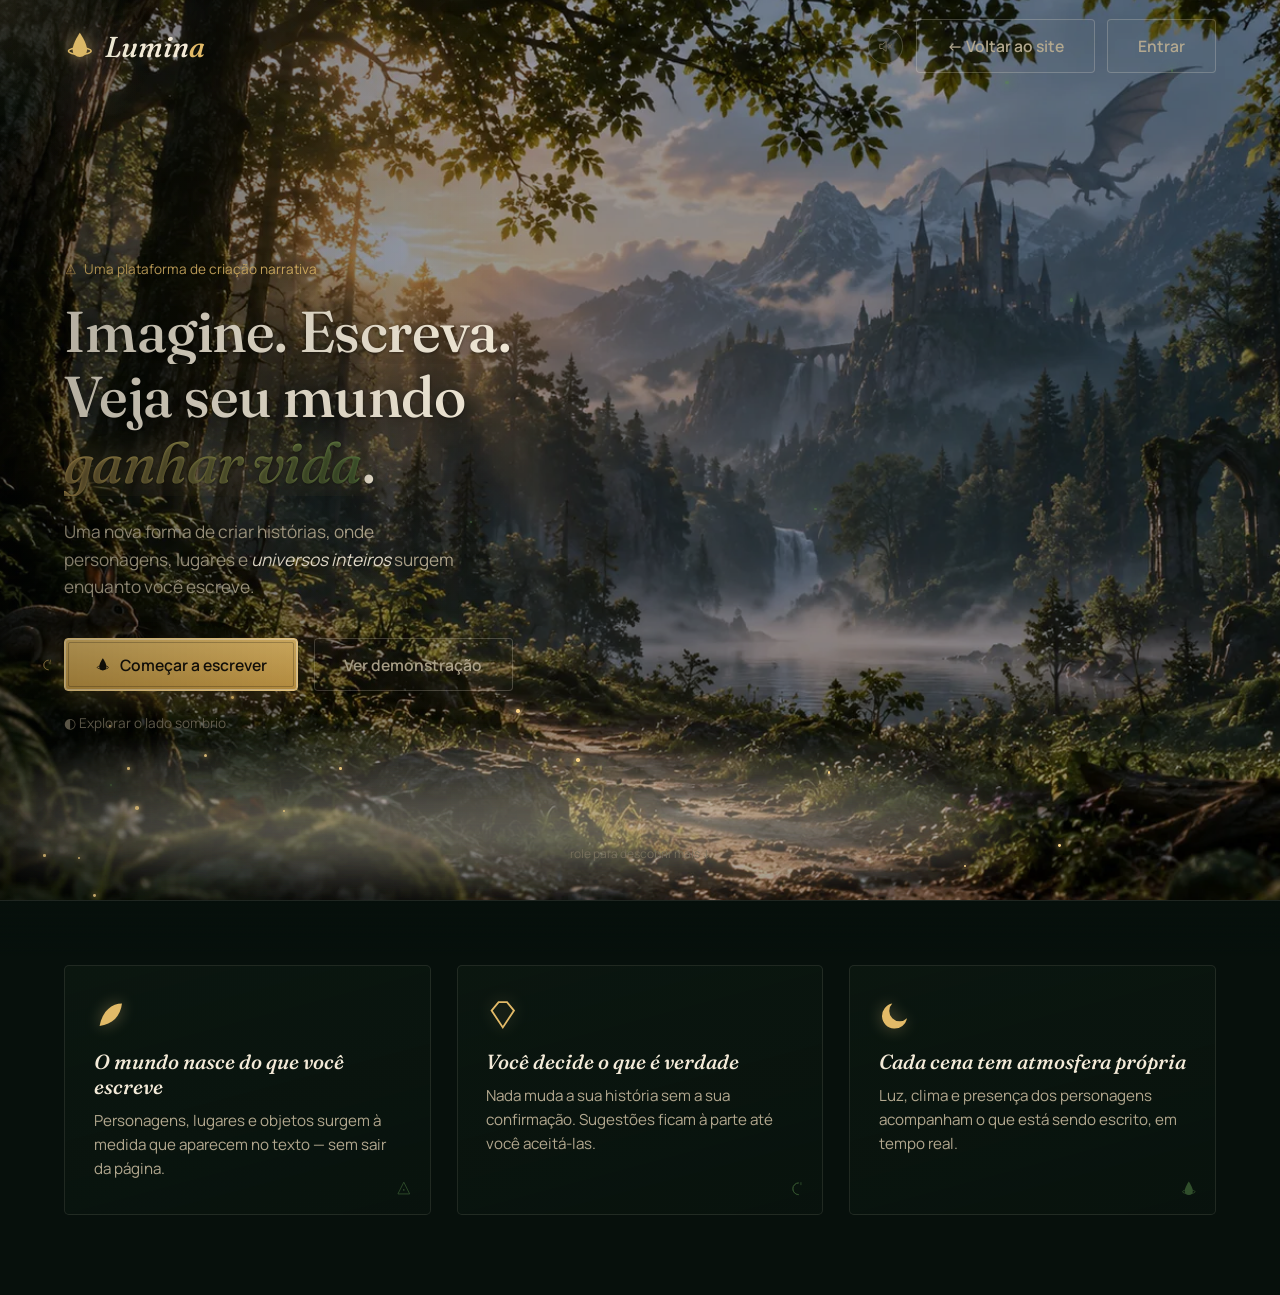
==== commit bc687ac3: "Integra site e demo, adiciona README e remove duplicata antiga O site agora abre a demo direto na te" ====
--- a/demo.html
+++ b/demo.html
@@ -645,6 +645,7 @@
     <span class="brandmark nav-brand" id="brand-mark-wrap"><svg class="mark" id="brand-mark"><use href="#icon-lumina"/></svg><span class="wordwrap">Lumin<em>a</em></span><span class="egg-arcane-ring" id="egg-arcane-ring"></span></span>
     <div class="nav-actions">
       <button class="amb-btn-landing" id="amb-sound-landing" title="Som ambiente" aria-pressed="false"><svg><use href="#icon-sound-off"/></svg></button>
+      <a href="index.html" class="btn btn-ghost" style="margin-left:0.8rem;">← Voltar ao site</a>
       <a href="#" class="btn btn-ghost" data-nav="dashboard" style="margin-left:0.8rem;">Entrar</a>
     </div>
   </nav>
@@ -2148,6 +2149,26 @@
         'btn-demo: '+hitTarget('btn-demo');
     }, 300);
   }
+
+  /* ================= deep-link do site institucional =================
+     index.html aponta para demo.html#dashboard / #editor / #nocturne;
+     abre direto na tela pedida, sem passar pela landing da demo. */
+  (function(){
+    var boot = (window.location.hash || '').replace('#', '');
+    if(['dashboard', 'editor', 'nocturne'].indexOf(boot) === -1) return;
+    var landing = document.getElementById('screen-landing');
+    var target = document.getElementById('screen-' + boot);
+    if(!landing || !target) return;
+    landing.classList.remove('is-active');
+    target.classList.add('is-active');
+    updateCursorGlow(boot);
+    setEditorAmbientRain(boot === 'editor');
+    setNocturneAmbient(boot === 'nocturne');
+  })();
+  window.addEventListener('hashchange', function(){
+    var b = (window.location.hash || '').replace('#', '');
+    if(['landing', 'dashboard', 'editor', 'nocturne'].indexOf(b) !== -1) showScreen(b);
+  });
 })();
 </script>
 
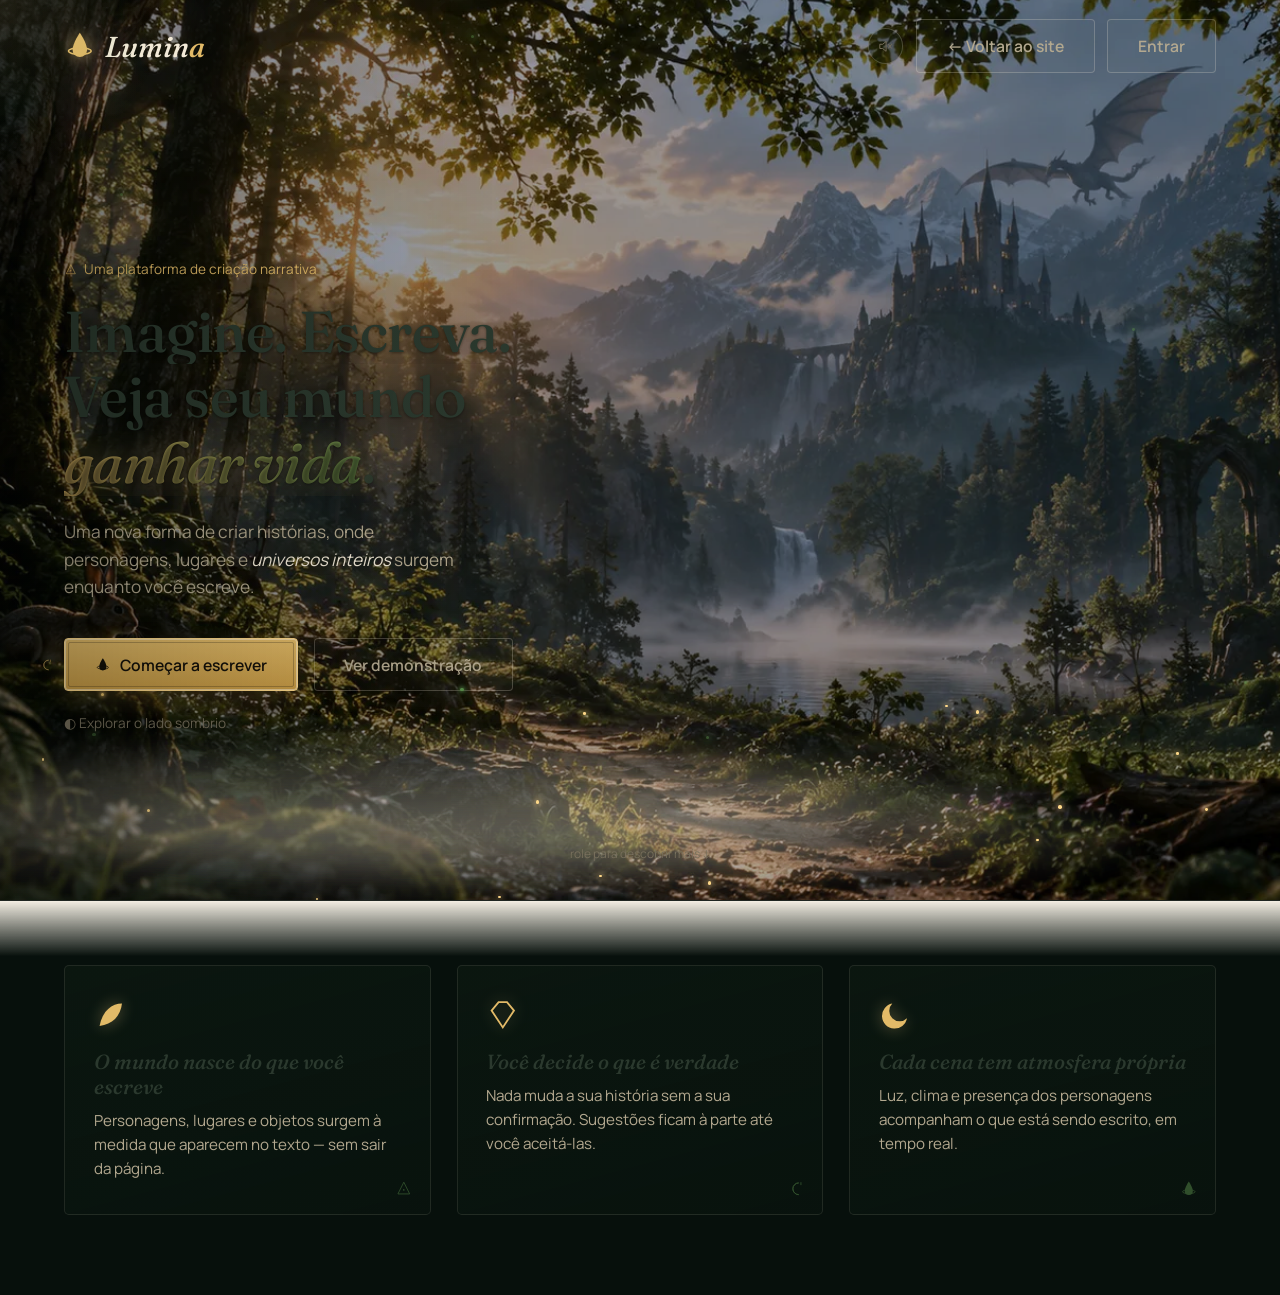
==== commit bec5fa53: "Apply Lumina 2.0 visual and editor improvements" ====
--- a/demo.html
+++ b/demo.html
@@ -511,6 +511,7 @@
     .scroll-cue{ display:none; }
   }
 </style>
+  <link rel="stylesheet" href="assets/lumina/refinements.css?v=2.0.0">
 </head>
 <body>
 
@@ -2172,5 +2173,6 @@
 })();
 </script>
 
+  <script src="assets/lumina/editor-tools.js?v=2.0.0"></script>
 </body>
 </html>
--- a/assets/lumina/refinements.css
+++ b/assets/lumina/refinements.css
@@ -0,0 +1,88 @@
+/* Lumina 2.0 — refinamento visual: preservar a floresta, trazer mais luz e legibilidade. */
+:root{
+  --lumina-paper:#f5f0e5;--lumina-paper-2:#ebe3d2;--lumina-ink:#26352a;
+  --lumina-moss:#496b4a;--lumina-moss-deep:#304d36;--lumina-gold:#b98b3d;
+}
+html{scroll-behavior:smooth}
+button,a,[role="button"]{-webkit-tap-highlight-color:transparent}
+:focus-visible{outline:3px solid #c89b45!important;outline-offset:3px!important}
+::selection{background:#d8bd83;color:#243126}
+
+/* Site institucional: a arte continua cinematográfica; a interface ganha luz. */
+body.lumina-refined{background:var(--lumina-paper)!important;color:var(--lumina-ink)}
+body.lumina-refined #site-nav{background:rgba(246,242,232,.82);border-bottom:1px solid rgba(57,75,55,.12);backdrop-filter:blur(16px)}
+body.lumina-refined #site-nav.is-solid{background:rgba(248,245,237,.96);box-shadow:0 8px 28px rgba(45,55,39,.08)}
+body.lumina-refined #site-nav a,body.lumina-refined #site-nav .brandmark{color:#2c3b30}
+body.lumina-refined .section{background:#f5f0e5;color:#29392e}
+body.lumina-refined .section:nth-of-type(even){background:#eee7d8}
+body.lumina-refined .section .lede,body.lumina-refined .section p{color:#647061}
+body.lumina-refined .section h2,body.lumina-refined .section h3{color:#2c3b30}
+body.lumina-refined .section .kicker,body.lumina-refined .section .label{color:#6b785f}
+body.lumina-refined .pillar{background:rgba(255,255,255,.55);border-color:rgba(57,75,55,.14);box-shadow:0 14px 36px rgba(42,55,38,.06)}
+body.lumina-refined .pillar p{color:#657064}
+body.lumina-refined .btn-ghost{color:#3e503f;border-color:rgba(57,75,55,.28);background:rgba(255,255,255,.35)}
+body.lumina-refined footer{background:#e9e1d1;color:#53604f;border-top:1px solid rgba(57,75,55,.12)}
+body.lumina-refined #hero::after{background:linear-gradient(90deg,rgba(20,35,25,.48),rgba(20,35,25,.12) 60%,rgba(20,35,25,.22))}
+body.lumina-refined .realm-lumina{box-shadow:0 18px 45px rgba(46,65,42,.14)}
+body.lumina-refined .realm-lumina .tint{background:linear-gradient(180deg,rgba(237,218,167,.06),rgba(27,49,31,.5))}
+body.lumina-refined .realm-nocturne{box-shadow:0 18px 45px rgba(20,10,16,.22)}
+body.lumina-refined .realm-nocturne p{color:#e6d9d4}
+
+/* Editor de escrita: papel quente, contraste confortável e mundo visível ao fundo. */
+body.lumina-writing{background:#e9e2d3!important;color:#29372d}
+body.lumina-writing #world{opacity:.52;filter:saturate(.82) brightness(1.14)}
+body.lumina-writing .page-shade{background:linear-gradient(180deg,rgba(239,233,219,.2),rgba(239,233,219,.52))}
+body.lumina-writing #cine-vignette{opacity:.16}
+body.lumina-writing .topbar{background:rgba(248,245,237,.88);border-bottom:1px solid rgba(55,71,53,.15);color:#344536;backdrop-filter:blur(14px)}
+body.lumina-writing .topbar .brandmark,body.lumina-writing .topbar .story-title{color:#344536}
+body.lumina-writing .tool-btn{color:#52634f;border-color:rgba(57,75,55,.18)}
+body.lumina-writing .sheet{background:#fbf8ef;color:#34372e;box-shadow:0 22px 70px rgba(48,44,31,.2);border:1px solid rgba(111,91,57,.16)}
+body.lumina-writing #chapter-title,body.lumina-writing #manuscript{color:#34372e}
+body.lumina-writing #manuscript{caret-color:#8c6a32}
+body.lumina-writing #world-rail{background:rgba(248,245,237,.94);color:#334333;border-left:1px solid rgba(57,75,55,.14);box-shadow:-12px 0 40px rgba(45,48,34,.08)}
+body.lumina-writing #world-rail h3,body.lumina-writing #world-rail .val{color:#354a36}
+body.lumina-writing #world-rail .rail-card{background:rgba(232,226,211,.7);border-color:rgba(57,75,55,.12)}
+body.lumina-writing .statusbar{background:rgba(248,245,237,.92);color:#5b6756;border-top:1px solid rgba(57,75,55,.14)}
+body.lumina-writing .save-state{color:#526d4d}
+body.lumina-writing .tool-btn:hover{background:#e8e0cf;color:#293b2d}
+
+/* Demonstração: dashboard/editor claros; Nocturne mantém integralmente o seu tema dark romance. */
+body.lumina-demo:not(:has(#screen-nocturne.is-active)){background:#f3eee3;color:#2b392e}
+body.lumina-demo:not(:has(#screen-nocturne.is-active)) .app-header{background:rgba(247,243,233,.92);border-bottom:1px solid rgba(55,71,53,.14);color:#354536}
+body.lumina-demo:not(:has(#screen-nocturne.is-active)) .app-header .brandmark{color:#354536}
+body.lumina-demo:not(:has(#screen-nocturne.is-active)) .crumb{color:#77816e}
+body.lumina-demo:not(:has(#screen-nocturne.is-active)) #screen-dashboard,
+body.lumina-demo:not(:has(#screen-nocturne.is-active)) #screen-editor{background:#f3eee3;color:#2b392e}
+body.lumina-demo:not(:has(#screen-nocturne.is-active)) #screen-dashboard h1,
+body.lumina-demo:not(:has(#screen-nocturne.is-active)) #screen-editor h1{color:#2e4032}
+body.lumina-demo:not(:has(#screen-nocturne.is-active)) #screen-dashboard .lede,
+body.lumina-demo:not(:has(#screen-nocturne.is-active)) #screen-editor .lede{color:#6d7969}
+body.lumina-demo:not(:has(#screen-nocturne.is-active)) .story-card,
+body.lumina-demo:not(:has(#screen-nocturne.is-active)) .rail,
+body.lumina-demo:not(:has(#screen-nocturne.is-active)) .world-panel{background:#fbf8ef;color:#344333;border-color:rgba(57,75,55,.15);box-shadow:0 14px 38px rgba(42,55,38,.08)}
+body.lumina-demo:not(:has(#screen-nocturne.is-active)) .story-body,
+body.lumina-demo:not(:has(#screen-nocturne.is-active)) .rail h4,
+body.lumina-demo:not(:has(#screen-nocturne.is-active)) .world-panel h3{color:#354a36}
+body.lumina-demo:not(:has(#screen-nocturne.is-active)) .manuscript-col{background:rgba(248,245,237,.88);border-color:rgba(57,75,55,.14)}
+body.lumina-demo:not(:has(#screen-nocturne.is-active)) .page-frame{background:#fbf8ef;color:#34372e;box-shadow:0 18px 48px rgba(44,45,34,.12)}
+body.lumina-demo:not(:has(#screen-nocturne.is-active)) .manuscript{color:#34372e}
+body.lumina-demo:not(:has(#screen-nocturne.is-active)) .ambient-controls .amb-btn{color:#53644f;border-color:rgba(57,75,55,.18)}
+body.lumina-demo:not(:has(#screen-nocturne.is-active)) .editor-scene{filter:brightness(1.12) saturate(.86)}
+body.lumina-demo:not(:has(#screen-nocturne.is-active)) .story-meta{color:#77816e}
+.lumina-actionbar{display:flex;gap:8px;align-items:center;flex-wrap:wrap}
+.lumina-action{display:inline-flex;align-items:center;justify-content:center;gap:7px;padding:9px 13px;border:1px solid rgba(75,96,67,.25);border-radius:999px;background:rgba(255,255,255,.68);color:#43563f;font:600 12px/1.2 Manrope, sans-serif;cursor:pointer;transition:transform .2s,background .2s,box-shadow .2s}
+.lumina-action:hover{transform:translateY(-2px);background:#fff;box-shadow:0 7px 18px rgba(46,62,42,.12)}
+.lumina-action:focus-visible{outline:3px solid #c89b45;outline-offset:3px}
+.lumina-action.is-primary{background:#496b4a;color:#fff;border-color:#496b4a}
+.lumina-action.is-primary:hover{background:#36563b}
+@media(max-width:760px){
+ body.lumina-writing .topbar{padding-inline:12px}
+ body.lumina-writing .topbar .story-title{max-width:28vw;overflow:hidden;text-overflow:ellipsis;white-space:nowrap}
+ .lumina-actionbar{gap:6px}
+ .lumina-action{padding:8px 10px;font-size:11px}
+ body.lumina-refined .hero-inner{padding-inline:22px}
+}
+@media(prefers-reduced-motion:reduce){
+ html{scroll-behavior:auto}
+ .lumina-action{transition:none}
+}
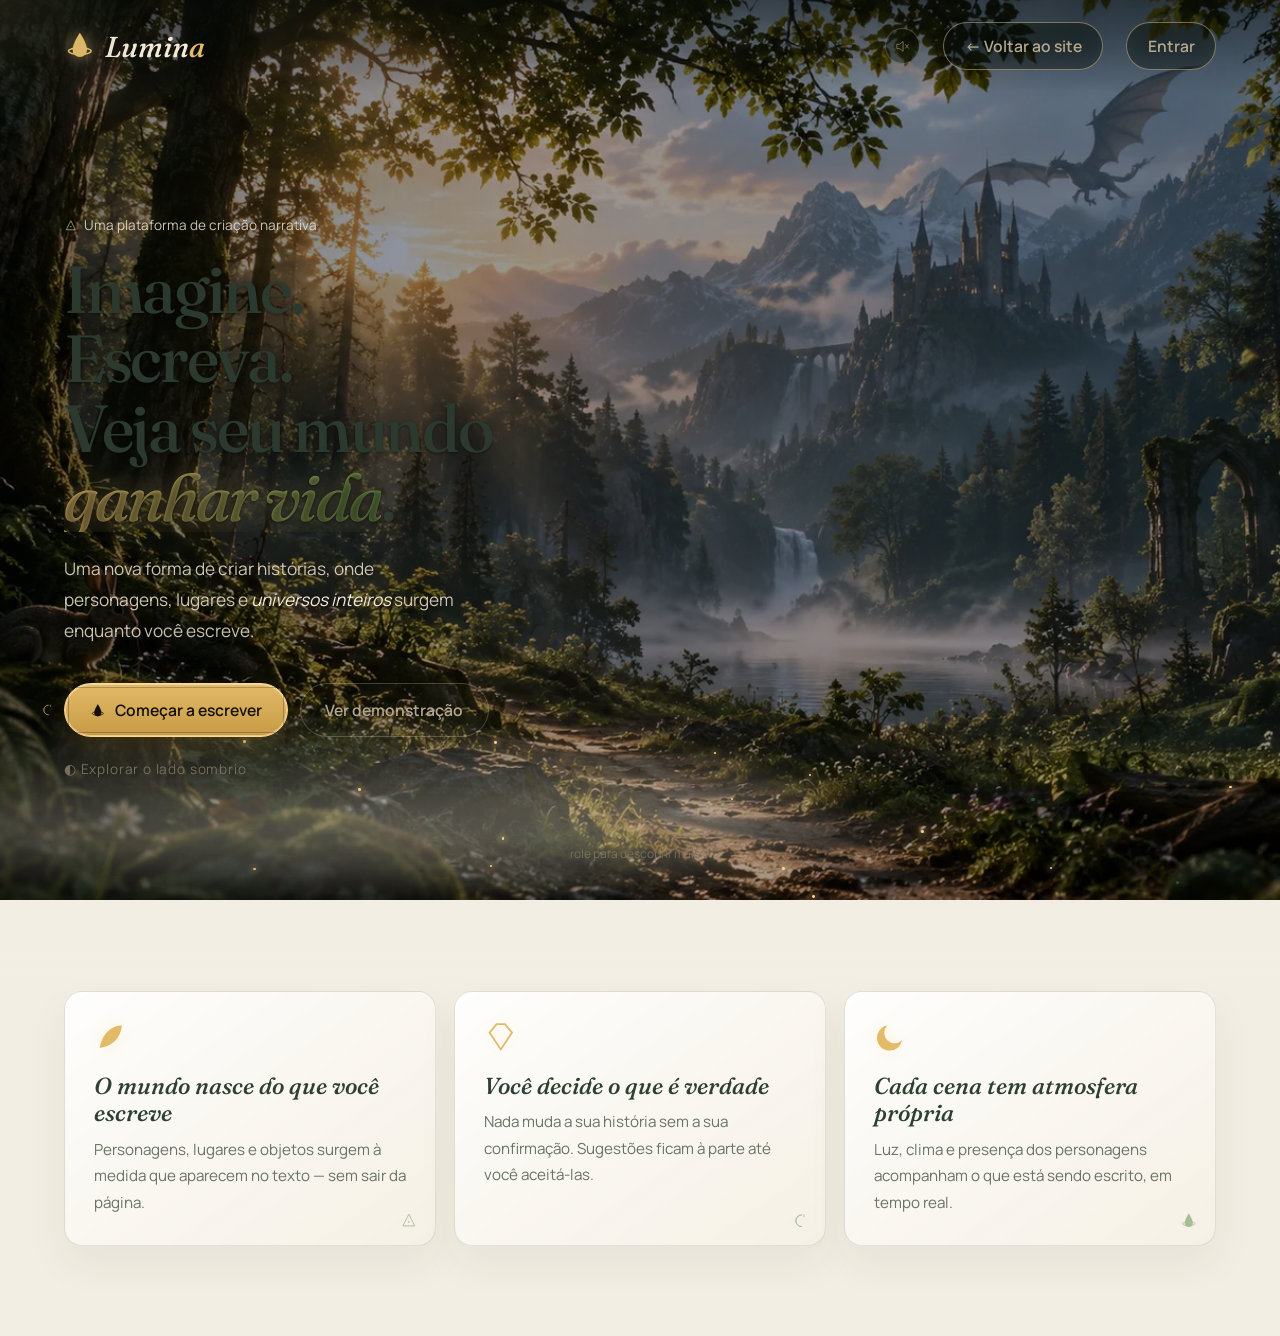
==== commit 11434241: "Bust browser cache for Lumina 2.1 visual refinements" ====
--- a/demo.html
+++ b/demo.html
@@ -511,7 +511,7 @@
     .scroll-cue{ display:none; }
   }
 </style>
-  <link rel="stylesheet" href="assets/lumina/refinements.css?v=2.0.0">
+  <link rel="stylesheet" href="assets/lumina/refinements.css?v=2.1.0">
 </head>
 <body>
 
@@ -2173,6 +2173,6 @@
 })();
 </script>
 
-  <script src="assets/lumina/editor-tools.js?v=2.0.0"></script>
+  <script src="assets/lumina/editor-tools.js?v=2.1.0"></script>
 </body>
 </html>
--- a/assets/lumina/refinements.css
+++ b/assets/lumina/refinements.css
@@ -86,3 +86,570 @@
  html{scroll-behavior:auto}
  .lumina-action{transition:none}
 }
+
+/* A criatura voadora foi retirada da experiência; a magia permanece nas partículas e na paisagem. */
+body.lumina-demo #layer-dragon{display:none!important;visibility:hidden!important;pointer-events:none!important}
+
+/* Biblioteca dinâmica: cartões acessíveis e adaptáveis. */
+.lumina-library-card{cursor:pointer}
+.lumina-library-card:focus-visible,.add-card:focus-visible{outline:3px solid #b98b3d;outline-offset:4px}
+.lumina-library-cover{height:100%;display:grid;place-items:center;font:italic 4rem Fraunces,serif;color:#e6d3a6;background:radial-gradient(circle at 50% 30%,rgba(191,158,96,.24),transparent 42%),linear-gradient(145deg,#17291d,#09120e 70%)}
+.lumina-library-card:has(.story-genre):hover .lumina-library-cover{filter:brightness(1.18)}
+#screen-dashboard .add-card{cursor:pointer}
+@media(max-width:767px){
+ #screen-dashboard .story-grid{grid-template-columns:repeat(auto-fit,minmax(min(100%,230px),1fr));gap:1rem}
+ #screen-dashboard .dash-wrap{padding:1.6rem 1rem 3rem}
+ .lumina-actionbar{width:100%;justify-content:flex-start}
+}
+@media(prefers-reduced-motion:reduce){
+ .lumina-library-card,.add-card{transition:none!important}
+}
+
+/* CTAs da landing precisam ficar acima dos hotspots transparentes da paisagem. */
+body.lumina-demo #screen-landing .hero{z-index:24}
+
+/* Navegação principal: vidro escuro integrado à paisagem, nunca uma faixa branca. */
+body.lumina-refined #site-nav{
+ background:linear-gradient(180deg,rgba(7,13,10,.54),rgba(7,13,10,.12))!important;
+ border-bottom:1px solid rgba(226,186,104,.10)!important;
+ box-shadow:none!important;
+ -webkit-backdrop-filter:blur(5px);
+ backdrop-filter:blur(5px);
+ transition:background 420ms ease,border-color 420ms ease,box-shadow 420ms ease,padding 400ms ease;
+}
+body.lumina-refined #site-nav.is-solid{
+ background:rgba(13,25,19,.91)!important;
+ border-bottom:1px solid rgba(226,186,104,.19)!important;
+ box-shadow:0 12px 34px rgba(0,0,0,.22)!important;
+ -webkit-backdrop-filter:blur(18px) saturate(125%);
+ backdrop-filter:blur(18px) saturate(125%);
+}
+body.lumina-refined #site-nav .nav-brand,
+body.lumina-refined #site-nav .nav-links,
+body.lumina-refined #site-nav .nav-links a:not(.btn){
+ color:#f2ead8!important;
+}
+body.lumina-refined #site-nav .nav-links a:not(.btn){
+ text-shadow:0 2px 12px rgba(0,0,0,.5);
+}
+body.lumina-refined #site-nav .nav-links a:not(.btn):hover{
+ color:#e7c47a!important;
+}
+body.lumina-refined #site-nav .nav-links .btn.btn-ghost{
+ color:#f2dfb6!important;
+ background:rgba(226,186,104,.075)!important;
+ border:1px solid rgba(226,186,104,.48)!important;
+ border-radius:999px!important;
+ padding:.82em 1.65em!important;
+ box-shadow:inset 0 1px 0 rgba(255,245,220,.10),0 5px 18px rgba(0,0,0,.18)!important;
+ letter-spacing:.16em;
+ transition:background 260ms ease,border-color 260ms ease,transform 260ms ease,box-shadow 260ms ease;
+}
+body.lumina-refined #site-nav .nav-links .btn.btn-ghost:hover{
+ color:#fff6e3!important;
+ background:rgba(226,186,104,.17)!important;
+ border-color:rgba(226,186,104,.82)!important;
+ box-shadow:0 8px 24px rgba(0,0,0,.25),0 0 22px rgba(226,186,104,.10)!important;
+ transform:translateY(-1px);
+}
+@media(max-width:720px){
+ body.lumina-refined #site-nav{padding:1rem 1.1rem}
+ body.lumina-refined #site-nav.is-solid{padding-top:.78rem;padding-bottom:.78rem}
+ body.lumina-refined #site-nav .nav-links .btn.btn-ghost{padding:.72em 1.2em!important;font-size:.66rem}
+}
+@media(prefers-reduced-motion:reduce){
+ body.lumina-refined #site-nav,body.lumina-refined #site-nav .nav-links .btn.btn-ghost{transition:none}
+}
+
+
+/* =========================================================
+   LUMINA DESIGN SYSTEM 2.1 — acabamento visual transversal
+   ========================================================= */
+:root{
+ --lumina-ink:#17231b;
+ --lumina-forest:#243c2d;
+ --lumina-forest-2:#31543b;
+ --lumina-gold:#b58a42;
+ --lumina-gold-light:#e2c27e;
+ --lumina-cream:#f4efe4;
+ --lumina-cream-deep:#e9e1d2;
+ --lumina-muted:#697366;
+ --lumina-line:rgba(42,59,43,.14);
+ --lumina-shadow:0 24px 70px rgba(27,39,29,.12);
+}
+html{scroll-padding-top:5.5rem}
+body.lumina-refined,body.lumina-demo,body.lumina-writing{
+ -webkit-font-smoothing:antialiased;
+ text-rendering:optimizeLegibility;
+}
+body.lumina-refined a,body.lumina-demo a,body.lumina-writing a,
+body.lumina-refined button,body.lumina-demo button,body.lumina-writing button{
+ -webkit-tap-highlight-color:transparent;
+}
+body.lumina-refined :focus-visible,body.lumina-demo :focus-visible,body.lumina-writing :focus-visible{
+ outline:2px solid var(--lumina-gold-light)!important;
+ outline-offset:4px!important;
+}
+
+/* Site institucional: transições suaves entre o mundo cinematográfico e a página editorial. */
+body.lumina-refined #hero{
+ isolation:isolate;
+}
+body.lumina-refined #hero::after{
+ content:"";
+ position:absolute;
+ inset:auto 0 0;
+ height:clamp(90px,16vh,180px);
+ z-index:2;
+ pointer-events:none;
+ background:linear-gradient(180deg,transparent,rgba(20,31,23,.16));
+}
+body.lumina-refined .hero-inner{
+ padding-top:clamp(5.5rem,10vh,8rem);
+ padding-bottom:clamp(4rem,8vh,6rem);
+}
+body.lumina-refined #hero h1{
+ max-width:12ch;
+ letter-spacing:-.035em;
+ line-height:1.03;
+ text-wrap:balance;
+ text-shadow:0 5px 34px rgba(0,0,0,.34);
+}
+body.lumina-refined .hero-lede{
+ max-width:36rem;
+ color:rgba(249,245,232,.82);
+ line-height:1.82;
+}
+body.lumina-refined .hero-actions{gap:.85rem}
+body.lumina-refined .hero-actions .btn{
+ min-height:3.25rem;
+ border-radius:999px;
+ padding-inline:1.65rem;
+}
+body.lumina-refined .hero-actions .btn-primary{
+ box-shadow:0 12px 32px rgba(0,0,0,.2),inset 0 1px 0 rgba(255,255,255,.32);
+}
+body.lumina-refined .hero-actions .btn-ghost{
+ border-color:rgba(245,231,197,.5);
+ background:rgba(12,23,16,.25);
+ backdrop-filter:blur(10px);
+}
+body.lumina-refined .section{
+ padding-block:clamp(5rem,10vw,8.5rem);
+ background:
+  radial-gradient(ellipse at 8% 8%,rgba(120,139,99,.09),transparent 34%),
+  var(--lumina-cream);
+}
+body.lumina-refined .section:nth-of-type(even){
+ background:
+  radial-gradient(ellipse at 92% 14%,rgba(181,138,66,.09),transparent 32%),
+  var(--lumina-cream-deep);
+}
+body.lumina-refined .section-inner{max-width:1160px}
+body.lumina-refined .section .kicker{
+ color:#75816d;
+ letter-spacing:.2em;
+}
+body.lumina-refined .section h2{
+ max-width:17ch;
+ color:var(--lumina-ink);
+ font-size:clamp(2.35rem,4.6vw,4.15rem);
+ letter-spacing:-.035em;
+ line-height:1.08;
+ text-wrap:balance;
+}
+body.lumina-refined .section h2 em{
+ color:#9a7437;
+}
+body.lumina-refined .section .lede,
+body.lumina-refined .section p{
+ color:#606d60;
+}
+body.lumina-refined #manifesto .manifesto-rule{
+ background:linear-gradient(90deg,transparent,rgba(77,99,71,.45),transparent);
+}
+body.lumina-refined .pillars{
+ gap:clamp(1.1rem,2.5vw,2rem);
+}
+body.lumina-refined .pillar{
+ padding:1.65rem 1.55rem 1.8rem;
+ border:1px solid rgba(54,75,53,.12);
+ border-radius:18px;
+ background:rgba(255,255,255,.38);
+ box-shadow:0 10px 32px rgba(40,55,39,.035);
+ transition:transform 320ms ease,border-color 320ms ease,box-shadow 320ms ease,background 320ms ease;
+}
+body.lumina-refined .pillar:hover{
+ transform:translateY(-5px);
+ border-color:rgba(154,116,55,.34);
+ background:rgba(255,255,255,.68);
+ box-shadow:0 22px 48px rgba(40,55,39,.09);
+}
+body.lumina-refined .pillar::before{
+ left:1.55rem;right:1.55rem;width:auto;
+ background:rgba(54,75,53,.13);
+}
+body.lumina-refined .pillar::after{
+ left:1.55rem;width:2.8rem;
+ background:linear-gradient(90deg,#a7803d,#d9bd80);
+}
+body.lumina-refined .pillar .pnum{color:#9b7a43}
+body.lumina-refined .pillar h3{
+ color:#2e4032;
+ font-size:clamp(1.25rem,1.7vw,1.55rem);
+ line-height:1.2;
+}
+body.lumina-refined .pillar p{color:#687365}
+body.lumina-refined .realm{
+ min-height:clamp(390px,42vw,520px);
+ border:1px solid rgba(53,68,47,.16);
+ border-radius:22px;
+ overflow:hidden;
+ box-shadow:0 22px 55px rgba(32,43,31,.14);
+ isolation:isolate;
+}
+body.lumina-refined .realm .scene{transition:transform 900ms cubic-bezier(.2,.7,.2,1),filter 900ms ease}
+body.lumina-refined .realm:hover .scene{filter:saturate(1.08)}
+body.lumina-refined .realm .tint{
+ background:linear-gradient(180deg,rgba(8,17,11,.08) 8%,rgba(8,17,11,.22) 42%,rgba(8,17,11,.88) 100%);
+}
+body.lumina-refined .realm h3{
+ font-size:clamp(2rem,3.5vw,3.1rem);
+ letter-spacing:-.025em;
+}
+body.lumina-refined .realm p{max-width:31ch;color:rgba(247,239,222,.82)}
+body.lumina-refined .realm .realm-cta{
+ display:inline-flex;
+ align-items:center;
+ gap:.7rem;
+ width:max-content;
+ padding:.8rem 0;
+ border-bottom:1px solid currentColor;
+ letter-spacing:.16em;
+}
+body.lumina-refined footer{
+ padding:2.4rem clamp(1.4rem,6vw,6.5rem);
+}
+
+
+/* Demonstração: mesma linguagem editorial clara do site, sem perder atmosfera. */
+body.lumina-demo{
+ --demo-radius:18px;
+ --demo-surface:#fbf8ef;
+ --demo-stroke:rgba(42,59,43,.14);
+ background:#f3eee3!important;
+ color:#2b392e;
+}
+body.lumina-demo .landing-nav{
+ padding-inline:clamp(1.2rem,5vw,4.5rem);
+ background:linear-gradient(180deg,rgba(4,9,7,.52),transparent);
+}
+body.lumina-demo .landing-nav .nav-brand{filter:drop-shadow(0 2px 14px rgba(0,0,0,.45))}
+body.lumina-demo .nav-actions{gap:.65rem}
+body.lumina-demo .nav-actions .btn{min-height:2.8rem;padding:.78em 1.3em;border-radius:999px}
+body.lumina-demo .nav-actions .btn-ghost{
+ border-color:rgba(230,202,145,.48);
+ background:rgba(10,19,14,.34);
+ backdrop-filter:blur(12px);
+}
+body.lumina-demo .hero-copy h1{
+ max-width:11ch;
+ font-size:clamp(2.8rem,5.2vw,5rem);
+ line-height:1.04;
+ letter-spacing:-.035em;
+ text-wrap:balance;
+}
+body.lumina-demo .hero-copy p{max-width:36ch;line-height:1.78;color:rgba(243,234,216,.82)}
+body.lumina-demo .hero-actions{gap:.75rem}
+body.lumina-demo .hero-actions .btn{min-height:3.15rem;padding-inline:1.55rem;border-radius:999px}
+body.lumina-demo .pillars{
+ padding:clamp(3.5rem,7vw,6rem) clamp(1.2rem,5vw,4rem);
+ gap:1.15rem;
+ background:linear-gradient(180deg,transparent,#f3eee3 18%);
+}
+body.lumina-demo .pillar-card{
+ min-height:210px;
+ padding:1.8rem;
+ border:1px solid rgba(57,75,53,.14);
+ border-radius:var(--demo-radius);
+ background:linear-gradient(145deg,rgba(255,255,255,.9),rgba(245,240,229,.96));
+ box-shadow:0 18px 42px rgba(40,55,39,.06);
+}
+body.lumina-demo .pillar-card:hover{
+ border-color:rgba(154,116,55,.38);
+ transform:translateY(-5px);
+ box-shadow:0 24px 55px rgba(40,55,39,.11);
+}
+body.lumina-demo .pillar-card h3{font-size:1.45rem;line-height:1.2;color:#2e4032}
+body.lumina-demo .pillar-card p{line-height:1.75;color:#687365}
+body.lumina-demo #screen-dashboard{
+ min-height:100vh;
+ background:
+  radial-gradient(ellipse at 14% 0%,rgba(120,139,99,.13),transparent 40%),
+  radial-gradient(ellipse at 100% 30%,rgba(177,133,62,.08),transparent 35%),
+  #f3eee3;
+ color:#2b392e;
+}
+body.lumina-demo .dash-wrap{max-width:1240px;padding-top:clamp(3rem,7vh,5.2rem)}
+body.lumina-demo .dash-wrap h1{font-size:clamp(2.5rem,4.5vw,3.6rem);letter-spacing:-.035em;color:#2e4032}
+body.lumina-demo .dash-wrap .lede{max-width:58ch;line-height:1.75;color:#6d7969}
+body.lumina-demo .story-grid{gap:1.35rem}
+body.lumina-demo .story-card{
+ border:1px solid rgba(57,75,53,.14);
+ border-radius:18px;
+ background:linear-gradient(155deg,#fffdf7,#f7f2e7);
+ color:#344333;
+ box-shadow:0 14px 38px rgba(42,55,38,.07);
+}
+body.lumina-demo .story-card:hover{
+ border-color:rgba(154,116,55,.45);
+ transform:translateY(-7px);
+ box-shadow:0 24px 52px rgba(42,55,38,.13);
+}
+body.lumina-demo .story-cover{height:190px}
+body.lumina-demo .story-body{padding:1.35rem 1.4rem 1.5rem}
+body.lumina-demo .story-title{font-size:1.4rem;line-height:1.2;color:#344333}
+body.lumina-demo .story-card:hover .story-title{color:#8e6b32;text-shadow:none}
+body.lumina-demo .story-genre{color:#697565}
+body.lumina-demo .story-meta{line-height:1.7;color:#788173}
+body.lumina-demo .story-open{color:#55724d}
+body.lumina-demo .add-card{
+ min-height:300px;
+ border:1px dashed rgba(154,116,55,.4);
+ border-radius:18px;
+ background:rgba(255,255,255,.32);
+ color:#687365;
+}
+body.lumina-demo .add-card:hover{background:rgba(255,255,255,.7);color:#8e6b32}
+body.lumina-demo .editor-layout{
+ grid-template-columns:230px minmax(0,1fr) 300px;
+ gap:0;
+ background:#eee8db;
+}
+body.lumina-demo .rail,body.lumina-demo .world-panel{
+ background:rgba(250,247,238,.94);
+ backdrop-filter:blur(18px);
+ border-color:rgba(57,75,53,.14);
+ color:#354536;
+}
+body.lumina-demo .rail{padding:2rem 1.4rem}
+body.lumina-demo .rail h4,body.lumina-demo .world-panel h3{
+ color:#52694e;
+ letter-spacing:.14em;
+ text-transform:uppercase;
+ font-size:.72rem;
+}
+body.lumina-demo .chapter>a{
+ border-radius:0 9px 9px 0;
+ padding:.62rem .8rem;
+ color:#697565;
+ transition:background 220ms ease,color 220ms ease,border-color 220ms ease;
+}
+body.lumina-demo .chapter>a:hover{background:rgba(80,108,73,.07);color:#304a34}
+body.lumina-demo .chapter.is-active>a{
+ background:linear-gradient(90deg,rgba(181,138,66,.16),transparent);
+ border-left-color:#a7803d;
+ color:#344b36;
+}
+body.lumina-demo .manuscript-col{
+ min-width:0;
+ padding:clamp(1.25rem,2.4vw,2.5rem);
+ background:linear-gradient(180deg,#f4efe4,#ebe4d7);
+}
+body.lumina-demo .manuscript-topbar{
+ display:flex;align-items:center;justify-content:space-between;gap:1rem;
+ padding:0 0 1.1rem;margin:0 auto 1.25rem;max-width:74ch;
+ border-bottom:1px solid rgba(57,75,53,.16);
+}
+body.lumina-demo .manuscript-topbar .titles p{
+ margin:0 0 .3rem;color:#9b783d;font-size:.66rem;font-weight:700;
+ letter-spacing:.18em;text-transform:uppercase;
+}
+body.lumina-demo .manuscript-topbar .titles h2{
+ margin:0;font-family:var(--font-display);font-size:clamp(1.25rem,2vw,1.7rem);
+ font-weight:400;line-height:1.2;color:#344333;
+}
+body.lumina-demo .save-status{
+ flex:none;padding:.45rem .7rem;border:1px solid rgba(80,117,71,.2);
+ border-radius:999px;background:rgba(89,139,74,.08);color:#55724d;font-size:.68rem;
+}
+body.lumina-demo .page-frame{
+ max-width:74ch;margin-inline:auto;padding:clamp(1.2rem,3vw,2.4rem);
+ border:1px solid rgba(111,91,57,.16);border-radius:18px;
+ background:#fbf8ef;color:#34372e;
+ box-shadow:0 22px 58px rgba(48,44,31,.11),inset 0 1px 0 rgba(255,255,255,.7);
+}
+body.lumina-demo .manuscript-col .manuscript{
+ max-width:66ch;margin:0 auto;color:#34372e;
+ font-size:clamp(1.08rem,1.3vw,1.22rem);line-height:2;
+}
+body.lumina-demo .manuscript-col .manuscript p{margin:0 0 1.35em}
+body.lumina-demo .manuscript-hint{max-width:74ch;margin:1rem auto 0;color:#788173;font-size:.78rem;line-height:1.65}
+body.lumina-demo .world-panel{padding:1.7rem 1.35rem}
+body.lumina-demo .world-panel .w-card{
+ border:1px solid rgba(57,75,53,.12);border-radius:12px;
+ background:rgba(255,255,255,.54);padding:.85rem .95rem;margin-bottom:.7rem;
+}
+body.lumina-demo .world-panel .w-label{color:#8b7447}
+body.lumina-demo .world-panel .w-value{color:#344333}
+body.lumina-demo .ambient-controls .amb-btn{color:#52694e;border-color:rgba(57,75,53,.18)}
+body.lumina-demo .btn-primary,body.lumina-demo .btn-ghost{border-radius:999px}
+body.lumina-demo .btn-nocturne-link{letter-spacing:.06em}
+
+/* Nocturne conserva seu universo vinho, sombras e contraste cinematográfico. */
+body.lumina-demo .nocturne-layout .rail,
+body.lumina-demo .nocturne-layout .world-panel{
+ background:linear-gradient(180deg,rgba(29,13,19,.94),rgba(12,8,12,.98));
+ border-color:rgba(171,91,105,.22);color:#e8d9d5;
+}
+body.lumina-demo .nocturne-layout .rail h4,
+body.lumina-demo .nocturne-layout .world-panel h3{color:#d8b5b4}
+body.lumina-demo .nocturne-layout .chapter>a{color:#bba9a8}
+body.lumina-demo .nocturne-layout .chapter.is-active>a{
+ border-left-color:#a85d6b;
+ background:linear-gradient(90deg,rgba(143,54,71,.2),transparent);
+ color:#f0dedd;
+}
+body.lumina-demo .nocturne-layout .manuscript-col{
+ background:linear-gradient(180deg,rgba(25,10,16,.94),rgba(8,6,9,.98));
+}
+body.lumina-demo .nocturne-layout .manuscript-topbar{border-color:rgba(171,91,105,.2)}
+body.lumina-demo .nocturne-layout .manuscript-topbar .titles p{color:#c17d89}
+body.lumina-demo .nocturne-layout .manuscript-topbar .titles h2{color:#e8d9d5}
+body.lumina-demo .nocturne-layout .page-frame{
+ border-color:rgba(171,91,105,.22);
+ background:linear-gradient(145deg,rgba(35,17,24,.96),rgba(14,9,13,.98));
+ color:#e8d9d5;box-shadow:0 22px 58px rgba(0,0,0,.28);
+}
+body.lumina-demo .nocturne-layout .manuscript-col .manuscript{color:#e8d9d5}
+body.lumina-demo .nocturne-layout .manuscript-hint{color:rgba(232,217,213,.5)}
+body.lumina-demo .nocturne-layout .world-panel .w-card{
+ background:rgba(255,255,255,.035);border-color:rgba(171,91,105,.18);
+}
+body.lumina-demo .nocturne-layout .world-panel .w-label{color:#c17d89}
+body.lumina-demo .nocturne-layout .world-panel .w-value{color:#e8d9d5}
+
+/* Modo imersivo: papel editorial e ferramentas discretas. */
+body.lumina-writing .topbar{
+ padding:.9rem clamp(1rem,3.5vw,3rem);
+ background:rgba(248,245,237,.9);
+ border-bottom:1px solid rgba(55,71,53,.15);
+ color:#344536;
+ backdrop-filter:blur(14px);
+}
+body.lumina-writing .brandmark,
+body.lumina-writing .topbar .story-title{color:#344536}
+body.lumina-writing .brandmark{font-size:1.3rem;text-shadow:none}
+body.lumina-writing .topbar .story-title{
+ max-width:36rem;margin-inline:auto;padding:.45rem .8rem;
+ border:1px solid transparent;border-radius:999px;
+ transition:background 220ms ease,border-color 220ms ease;
+}
+body.lumina-writing .topbar .story-title:focus{
+ background:rgba(232,226,211,.65);border-color:rgba(57,75,55,.2);
+}
+body.lumina-writing .top-actions{gap:.25rem}
+body.lumina-writing .tool-btn{
+ color:#52634f;border:1px solid transparent;border-radius:999px;padding:.62em .9em;
+}
+body.lumina-writing .tool-btn:hover,
+body.lumina-writing .tool-btn[aria-pressed="true"]{
+ background:#e8e0cf;border-color:rgba(57,75,55,.18);color:#293b2d;
+}
+body.lumina-writing .statusbar{
+ padding:.85rem clamp(1rem,3.5vw,3rem);
+ background:rgba(248,245,237,.92);color:#5b6756;
+ border-top:1px solid rgba(57,75,53,.14);backdrop-filter:blur(12px);
+}
+body.lumina-writing .sheet{
+ max-width:min(70ch,92vw);padding-top:clamp(8rem,17vh,12rem);
+ background:#fbf8ef;color:#34372e;
+ border:1px solid rgba(111,91,57,.16);
+ box-shadow:0 22px 70px rgba(48,44,31,.2);
+}
+body.lumina-writing .chapter-head{margin-bottom:3.6rem}
+body.lumina-writing .chapter-head .orn{opacity:.82}
+body.lumina-writing .chapter-head h2{
+ font-size:clamp(2rem,4vw,3.1rem);letter-spacing:-.025em;color:#34372e;
+}
+body.lumina-writing #manuscript{font-size:clamp(1.18rem,1.55vw,1.43rem);line-height:2.05;color:#34372e}
+body.lumina-writing #world-rail{
+ padding:.65rem;border:1px solid rgba(57,75,55,.14);border-radius:16px;
+ background:rgba(248,245,237,.94);color:#334333;
+ backdrop-filter:blur(16px);box-shadow:-12px 0 40px rgba(45,48,34,.08);
+}
+body.lumina-writing #world-rail h3{padding:.25rem .25rem .55rem;color:#354a36}
+body.lumina-writing .rail-card{
+ border-radius:10px;border-color:rgba(57,75,55,.12);
+ background:rgba(232,226,211,.7);padding:.75rem .85rem;
+}
+body.lumina-writing .rail-card .lbl{color:#8b7447}
+body.lumina-writing .rail-card .val{color:#354a36}
+
+/* Responsividade: manter controles utilizáveis e leitura confortável. */
+@media(max-width:980px){
+ body.lumina-demo .editor-layout{grid-template-columns:1fr}
+ body.lumina-demo .rail,body.lumina-demo .world-panel{
+  border-right:0;border-left:0;border-bottom:1px solid rgba(57,75,53,.14)
+ }
+ body.lumina-demo .manuscript-col{padding:1.25rem}
+ body.lumina-demo .manuscript-topbar{max-width:none}
+ body.lumina-demo .page-frame{max-width:none}
+ body.lumina-writing #world-rail{
+  width:min(250px,calc(100vw - 2rem));right:1rem;bottom:4.5rem;
+ }
+}
+@media(max-width:720px){
+ body.lumina-refined .hero-inner{padding:7rem 1.25rem 4rem}
+ body.lumina-refined #hero h1{font-size:clamp(2.8rem,13vw,4.4rem)}
+ body.lumina-refined .hero-actions{align-items:stretch}
+ body.lumina-refined .hero-actions .btn{width:100%;justify-content:center}
+ body.lumina-refined .section{padding:4.6rem 1.25rem}
+ body.lumina-refined .section h2{font-size:clamp(2.15rem,10vw,3.1rem)}
+ body.lumina-refined .pillars{grid-template-columns:1fr;gap:.9rem}
+ body.lumina-refined .pillar{padding:1.35rem 1.2rem}
+ body.lumina-refined .realm{min-height:390px;border-radius:17px}
+ body.lumina-demo .landing-nav{padding-inline:1.1rem}
+ body.lumina-demo .nav-actions{gap:.35rem}
+ body.lumina-demo .nav-actions .btn{font-size:.64rem;padding:.72em .95em}
+ body.lumina-demo .hero{padding:0 1.25rem;align-items:flex-end;padding-bottom:4rem}
+ body.lumina-demo .hero-copy{min-width:0;max-width:100%;padding-bottom:1rem}
+ body.lumina-demo .hero-copy h1{font-size:clamp(2.45rem,11vw,3.45rem)}
+ body.lumina-demo .hero-copy p{font-size:.98rem}
+ body.lumina-demo .hero-actions .btn{flex:1 1 100%;justify-content:center}
+ body.lumina-demo .dash-wrap{padding:2.3rem 1.1rem 3rem}
+ body.lumina-demo .story-grid{grid-template-columns:1fr;gap:1rem}
+ body.lumina-demo .story-cover{height:175px}
+ body.lumina-demo .manuscript-topbar{align-items:flex-start}
+ body.lumina-demo .manuscript-topbar .titles h2{font-size:1.15rem}
+ body.lumina-demo .page-frame{padding:1.1rem;border-radius:14px}
+ body.lumina-demo .manuscript-col .manuscript{font-size:1.04rem;line-height:1.85}
+ body.lumina-demo .save-status{font-size:.58rem;padding:.4rem .55rem}
+ body.lumina-writing .topbar{
+  display:grid;grid-template-columns:auto minmax(0,1fr);
+  gap:.5rem .8rem;padding:.7rem .85rem;
+ }
+ body.lumina-writing .brandmark{font-size:1.1rem}
+ body.lumina-writing .topbar .story-title{
+  grid-column:2;grid-row:1;text-align:right;font-size:.88rem;padding:.35rem .5rem;
+ }
+ body.lumina-writing .top-actions{
+  grid-column:1/-1;grid-row:2;justify-content:center;gap:.25rem;
+ }
+ body.lumina-writing .tool-btn{font-size:.62rem;padding:.5em .7em;letter-spacing:.08em}
+ body.lumina-writing .sheet{padding-top:9.8rem;padding-bottom:35vh}
+ body.lumina-writing .chapter-head{margin-bottom:2.2rem}
+ body.lumina-writing #manuscript{font-size:1.12rem;line-height:1.9}
+ body.lumina-writing .statusbar{
+  gap:.45rem;flex-wrap:wrap;justify-content:center;font-size:.58rem;letter-spacing:.08em;
+ }
+ body.lumina-writing .statusbar .amb{display:none}
+}
+@media(max-width:390px){
+ body.lumina-writing .tool-btn{font-size:.56rem;padding:.48em .56em}
+ body.lumina-writing .top-actions{gap:.1rem}
+}
+@media(prefers-reduced-motion:reduce){
+ body.lumina-refined .pillar,body.lumina-demo .story-card,
+ body.lumina-demo .pillar-card,body.lumina-writing .tool-btn{transition:none!important}
+}
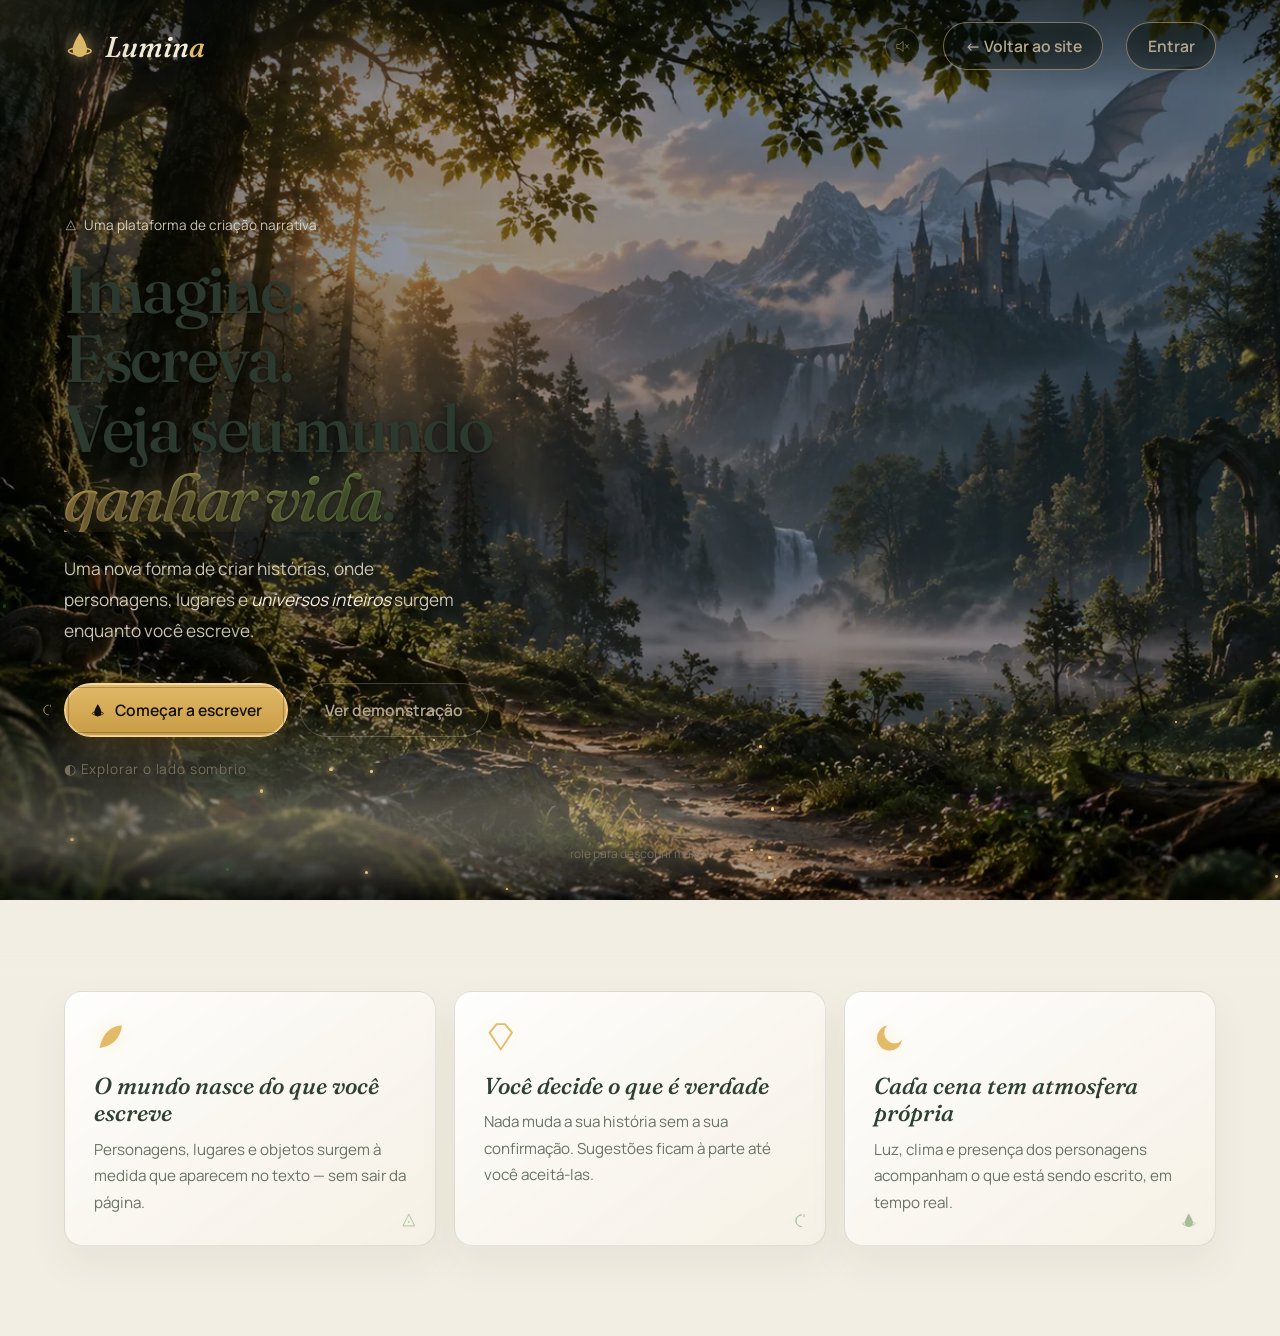
==== commit f6db4913: "Refresh Lumina 2.2 asset cache versions" ====
--- a/demo.html
+++ b/demo.html
@@ -511,7 +511,7 @@
     .scroll-cue{ display:none; }
   }
 </style>
-  <link rel="stylesheet" href="assets/lumina/refinements.css?v=2.1.0">
+  <link rel="stylesheet" href="assets/lumina/refinements.css?v=2.2.0">
 </head>
 <body>
 
@@ -2173,6 +2173,6 @@
 })();
 </script>
 
-  <script src="assets/lumina/editor-tools.js?v=2.1.0"></script>
+  <script src="assets/lumina/editor-tools.js?v=2.2.0"></script>
 </body>
 </html>
--- a/assets/lumina/refinements.css
+++ b/assets/lumina/refinements.css
@@ -653,3 +653,99 @@
  body.lumina-refined .pillar,body.lumina-demo .story-card,
  body.lumina-demo .pillar-card,body.lumina-writing .tool-btn{transition:none!important}
 }
+
+
+/* Seções com ID próprio tinham fundos inline no CSS-base; alinhar a hierarquia explicitamente. */
+body.lumina-refined #manifesto{
+ background:radial-gradient(ellipse at 50% 0%,rgba(126,145,103,.13),transparent 52%),#f4efe4!important;
+ color:#26352a;
+}
+body.lumina-refined #manifesto blockquote{
+ color:#26352a;
+ font-size:clamp(2rem,4.3vw,3.8rem);
+ letter-spacing:-.025em;
+}
+body.lumina-refined #manifesto blockquote .w{opacity:.34}
+body.lumina-refined #manifesto blockquote .w.is-lit{opacity:1}
+body.lumina-refined #manifesto blockquote .w.gold{color:#9a7437}
+body.lumina-refined #manifesto cite{color:#71806d;letter-spacing:.22em}
+body.lumina-refined #manifesto .manifesto-rule{
+ background:linear-gradient(180deg,transparent,#a7803d,transparent);
+}
+body.lumina-refined #mundo-vivo{
+ background:#17271d!important;
+ color:#f3ead8;
+}
+body.lumina-refined #mundo-vivo h2{color:#f3ead8}
+body.lumina-refined #mundo-vivo .lede,
+body.lumina-refined #mundo-vivo p{color:rgba(243,234,216,.72)}
+body.lumina-refined #mundo-vivo .kicker{color:#d5b56d}
+body.lumina-refined #pilares{
+ background:radial-gradient(ellipse at 12% 0%,rgba(120,139,99,.1),transparent 42%),#eee7d8!important;
+ color:#26352a;
+}
+body.lumina-refined #pilares .pillar{background:rgba(255,255,255,.46)}
+body.lumina-refined #atmosferas{
+ background:radial-gradient(ellipse at 85% 8%,rgba(181,138,66,.1),transparent 40%),#f4efe4!important;
+ color:#26352a;
+}
+body.lumina-refined #atmosferas .head-center h2{margin-inline:auto}
+body.lumina-refined #atmosferas .head-center .lede{color:#606d60}
+body.lumina-refined #atmosferas .duality{
+ border-radius:22px;
+ overflow:hidden;
+ box-shadow:0 24px 65px rgba(32,43,31,.16);
+}
+body.lumina-refined #atmosferas .realm{min-height:clamp(420px,42vw,540px)}
+body.lumina-refined #portal{
+ background:#17271d!important;
+ color:#f3ead8;
+}
+body.lumina-refined #portal h2{color:#f3ead8}
+body.lumina-refined #portal .lede{color:rgba(243,234,216,.78)}
+@media(max-width:820px){
+ body.lumina-refined #atmosferas .duality{border-radius:17px}
+ body.lumina-refined #atmosferas .realm{min-height:390px}
+}
+
+
+/* LUMINA 2.2 — leitura sem transparência, ruído ou efeitos sobre o manuscrito. */
+body.lumina-writing{background:#e8e1d3!important;color:#27352b!important}
+body.lumina-writing #world,
+body.lumina-writing #weather-canvas,
+body.lumina-writing #life-canvas,
+body.lumina-writing #film-grain,
+body.lumina-writing #tint-night,
+body.lumina-writing #glow-fire,
+body.lumina-writing #cine-vignette,
+body.lumina-writing .page-shade{
+ display:none!important;opacity:0!important;visibility:hidden!important;
+}
+body.lumina-writing #scroller{background:#e8e1d3!important;isolation:isolate}
+body.lumina-writing .sheet{
+ background:#fffdf7!important;background-image:none!important;opacity:1!important;
+ color:#292d27!important;border:1px solid #e3dac7!important;border-radius:3px!important;
+ box-shadow:0 12px 36px rgba(48,44,31,.10)!important;
+}
+body.lumina-writing .chapter-head h2,
+body.lumina-writing #chapter-title,
+body.lumina-writing #manuscript,
+body.lumina-writing #manuscript *,
+body.lumina-writing #manuscript p,
+body.lumina-writing #manuscript div,
+body.lumina-writing #manuscript span{
+ color:#292d27!important;text-shadow:none!important;opacity:1!important;filter:none!important;
+}
+body.lumina-writing #manuscript{
+ background:transparent!important;caret-color:#765b2d!important;
+ font-family:Georgia,"Times New Roman",serif!important;
+ font-size:clamp(1.12rem,1.45vw,1.32rem)!important;font-weight:400!important;
+ line-height:1.95!important;letter-spacing:.005em;min-height:58vh;
+}
+body.lumina-writing #manuscript:empty::before{color:#8a887e!important;text-shadow:none!important}
+body.lumina-writing #manuscript > *{opacity:1!important;filter:none!important;text-shadow:none!important}
+body.lumina-writing.focus-mode #manuscript > *:not(.is-current){opacity:1!important;filter:none!important}
+body.lumina-writing .chapter-head h2{text-shadow:none!important}
+@media(prefers-reduced-transparency:reduce){
+ body.lumina-writing .topbar,body.lumina-writing .statusbar,body.lumina-writing #world-rail{backdrop-filter:none!important}
+}
